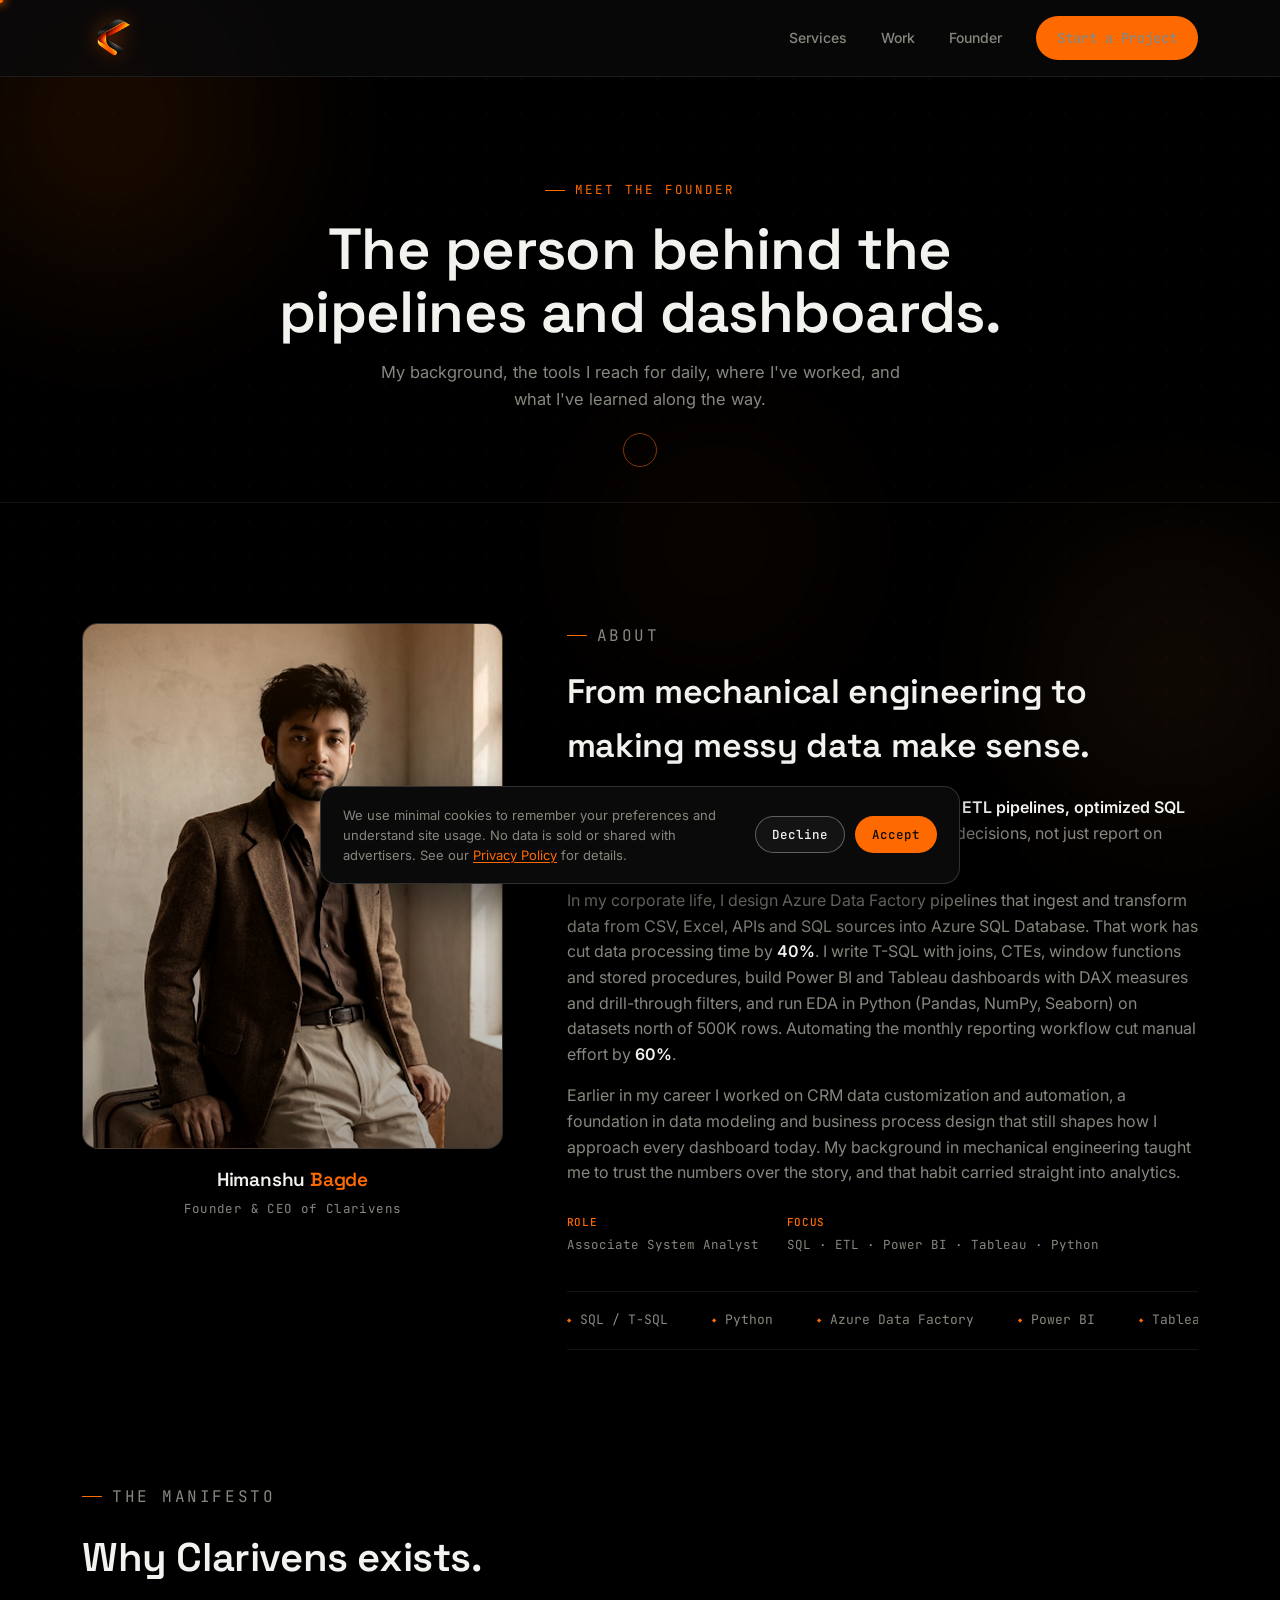
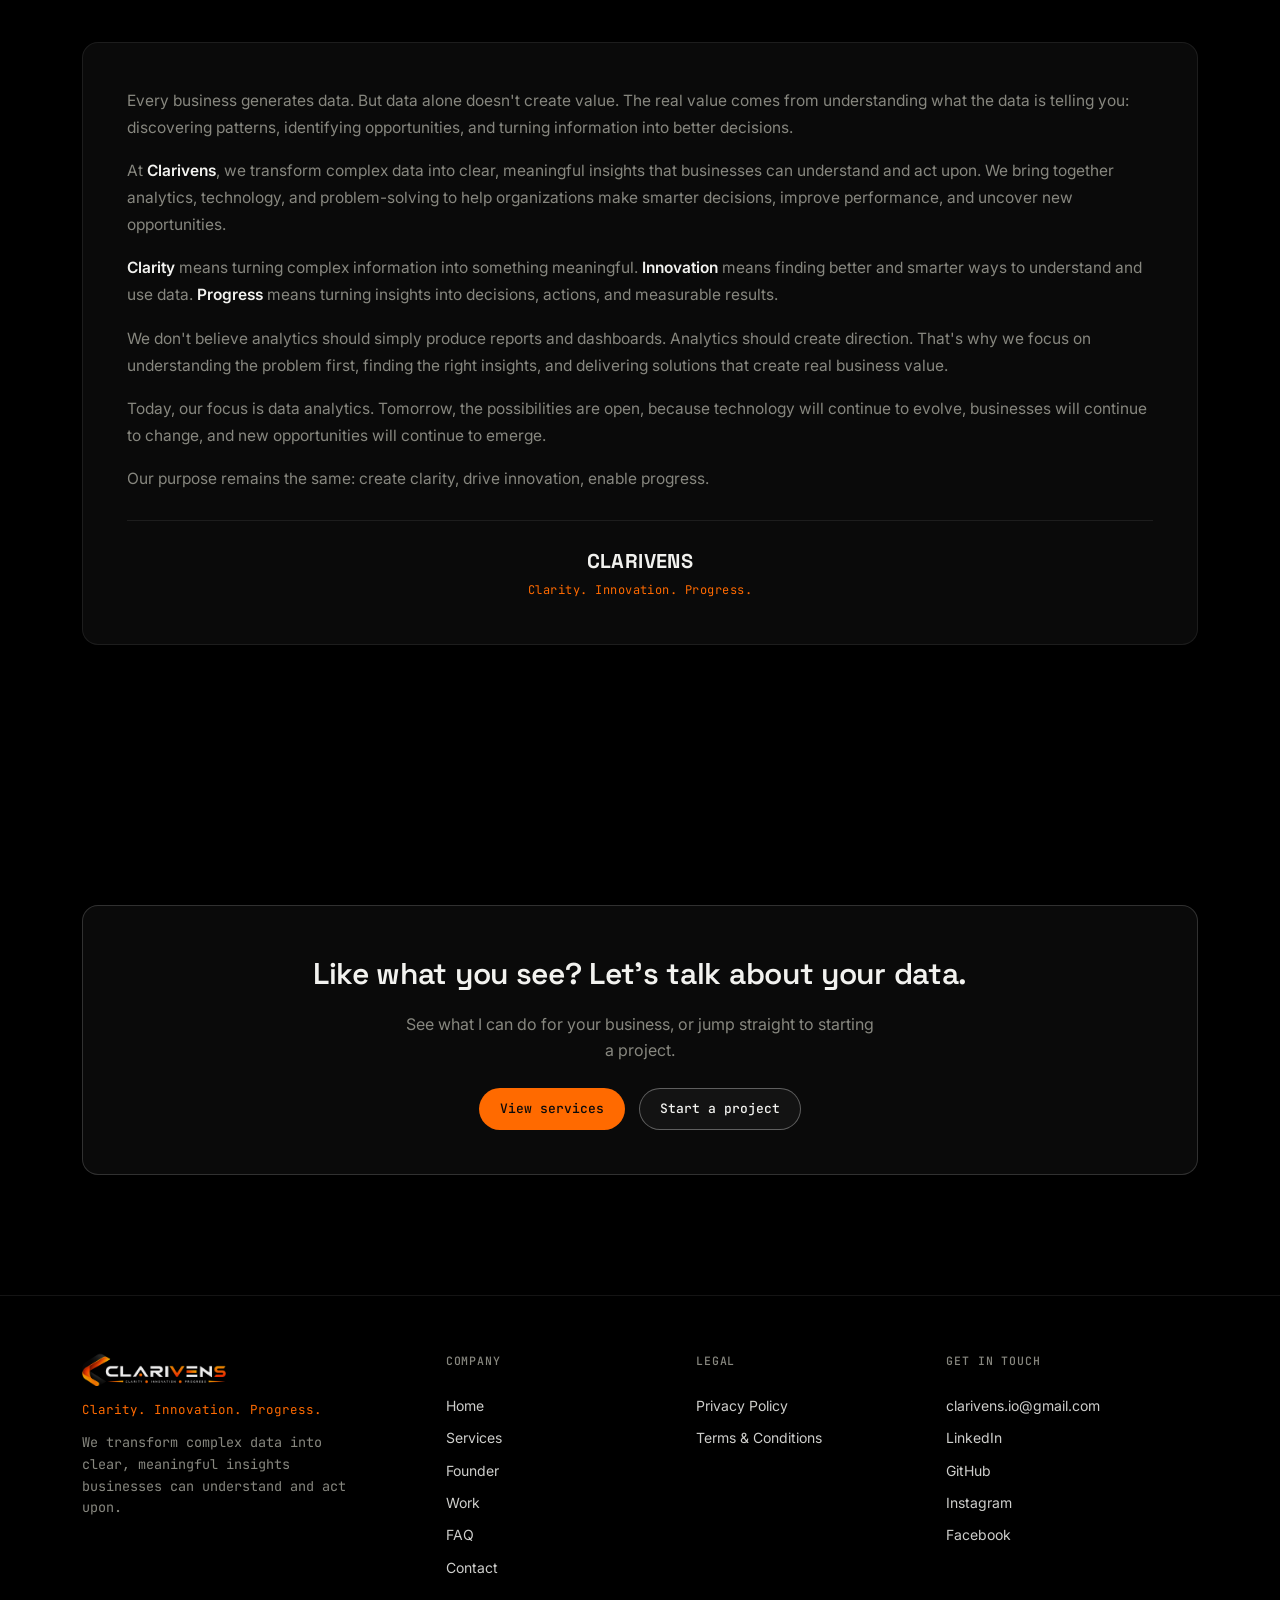
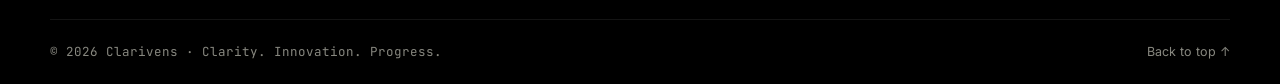
==== about.html @ 2b5cc373 "Add Clarivens website" ====
<!DOCTYPE html>
<html lang="en">
<head>
<meta charset="UTF-8">
<meta name="viewport" content="width=device-width, initial-scale=1.0">
<title>Founder | Clarivens</title>
<meta name="description" content="Meet the founder of Clarivens and the story behind the company.">
<link rel="icon" type="image/png" href="logo-icon.png">
<link rel="preconnect" href="https://fonts.googleapis.com">
<link href="https://fonts.googleapis.com/css2?family=Space+Grotesk:wght@400;500;600;700&family=Inter:wght@400;500;600&family=JetBrains+Mono:wght@400;500;600&display=swap" rel="stylesheet">
<link rel="stylesheet" href="style.css">
</head>
<body>

<div class="glow-orb o1"></div>
<div class="glow-orb o2"></div>
<div class="glow-orb o3"></div>
<div id="cursorRing"></div>
<div id="cursorDot"></div>

<header>
  <nav class="wrap">
    <a href="index.html" class="logo"><img src="logo-icon.png" alt="Clarivens"></a>
    <div class="nav-links" id="navLinks">
      <a href="services.html">Services</a>
      <a href="index.html#work">Work</a>
      <a href="about.html">Founder</a>
      <a href="index.html#contact" class="btn btn-solid">Start a Project</a>
    </div>
    <button class="nav-toggle" id="navToggle" aria-label="Toggle menu">☰</button>
  </nav>
</header>

<div class="cookie-banner" id="cookieBanner" role="region" aria-label="Cookie consent">
  <div class="cookie-banner-inner">
    <p>We use minimal cookies to remember your preferences and understand site usage. No data is sold or shared with advertisers. See our <a href="privacy.html">Privacy Policy</a> for details.</p>
    <div class="cookie-banner-actions">
      <button class="btn btn-outline" id="cookieDecline" type="button">Decline</button>
      <button class="btn btn-solid" id="cookieAccept" type="button">Accept</button>
    </div>
  </div>
</div>

<main id="top">
  <!-- ABOUT PAGE HEADER -->
  <section class="page-hero">
    <div class="wrap">
      <p class="eyebrow">Meet the Founder</p>
      <h1>The person behind the pipelines and dashboards.</h1>
      <p class="lead">My background, the tools I reach for daily, where I've worked, and what I've learned along the way.</p>
    </div>
  </section>
<!-- ABOUT -->
  <section id="about">
    <div class="wrap about-grid">
      <div class="reveal"><div class="avatar-card tilt"><img src="[data-uri]" alt="Himanshu Bagde"></div>
        <p class="avatar-caption">Himanshu <span>Bagde</span></p>
        <p class="avatar-subcaption">Founder &amp; CEO of Clarivens</p>
      </div>
      <div class="about-copy reveal">
        <p class="eyebrow">About</p>
        <h2 style="margin:16px 0 22px; font-size:clamp(26px,3vw,34px);">From mechanical engineering to making messy data make sense.</h2>
        <p>I'm a data analyst with hands-on experience building <strong>ETL pipelines, optimized SQL and interactive dashboards</strong> that drive real business decisions, not just report on them.</p>
        <p>In my corporate life, I design Azure Data Factory pipelines that ingest and transform data from CSV, Excel, APIs and SQL sources into Azure SQL Database. That work has cut data processing time by <strong>40%</strong>. I write T-SQL with joins, CTEs, window functions and stored procedures, build Power BI and Tableau dashboards with DAX measures and drill-through filters, and run EDA in Python (Pandas, NumPy, Seaborn) on datasets north of 500K rows. Automating the monthly reporting workflow cut manual effort by <strong>60%</strong>.</p>
        <p>Earlier in my career I worked on CRM data customization and automation, a foundation in data modeling and business process design that still shapes how I approach every dashboard today. My background in mechanical engineering taught me to trust the numbers over the story, and that habit carried straight into analytics.</p>
        <div class="about-meta">
          <div><b>Role</b>Associate System Analyst</div>
          <div><b>Focus</b>SQL · ETL · Power BI · Tableau · Python</div>
        </div>
        <div class="tool-marquee">
          <div class="tool-track">
            <span>SQL / T-SQL</span><span>Python</span><span>Azure Data Factory</span><span>Power BI</span><span>Tableau</span><span>DAX</span><span>Pandas</span><span>Azure SQL</span><span>MySQL</span><span>Excel</span>
            <span>SQL / T-SQL</span><span>Python</span><span>Azure Data Factory</span><span>Power BI</span><span>Tableau</span><span>DAX</span><span>Pandas</span><span>Azure SQL</span><span>MySQL</span><span>Excel</span>
          </div>
        </div>
      </div>
    </div>
  </section>  <!-- MANIFESTO -->
  <section style="padding-top:0;">
    <div class="wrap">
      <div class="section-head reveal">
        <p class="eyebrow">The Manifesto</p>
        <h2>Why Clarivens exists.</h2>
      </div>
      <div class="manifesto reveal">
        <p>Every business generates data. But data alone doesn't create value. The real value comes from understanding what the data is telling you: discovering patterns, identifying opportunities, and turning information into better decisions.</p>
        <p>At <strong>Clarivens</strong>, we transform complex data into clear, meaningful insights that businesses can understand and act upon. We bring together analytics, technology, and problem-solving to help organizations make smarter decisions, improve performance, and uncover new opportunities.</p>
        <p><strong>Clarity</strong> means turning complex information into something meaningful. <strong>Innovation</strong> means finding better and smarter ways to understand and use data. <strong>Progress</strong> means turning insights into decisions, actions, and measurable results.</p>
        <p>We don't believe analytics should simply produce reports and dashboards. Analytics should create direction. That's why we focus on understanding the problem first, finding the right insights, and delivering solutions that create real business value.</p>
        <p>Today, our focus is data analytics. Tomorrow, the possibilities are open, because technology will continue to evolve, businesses will continue to change, and new opportunities will continue to emerge.</p>
        <p>Our purpose remains the same: create clarity, drive innovation, enable progress.</p>
        <div class="manifesto-brand">
          <div class="name">CLARIVENS</div>
          <div class="tag">Clarity. Innovation. Progress.</div>
        </div>
      </div>
    </div>
  </section>
  <!-- CTA -->
  <section>
    <div class="wrap">
      <div class="cta-banner reveal">
        <h2>Like what you see? Let's talk about your data.</h2>
        <p>See what I can do for your business, or jump straight to starting a project.</p>
        <div class="hero-ctas" style="margin-bottom:0;">
          <a href="services.html" class="btn btn-solid">View services</a>
          <a href="index.html#contact" class="btn btn-outline">Start a project</a>
        </div>
      </div>
    </div>
  </section>

</main>

<footer>
  <div class="wrap footer-grid">
    <div class="footer-brand">
      <img src="logo-full.png" alt="Clarivens: Clarity. Innovation. Progress." class="footer-logo">
      <p class="footer-tagline">Clarity. Innovation. Progress.</p>
      <p class="footer-blurb">We transform complex data into clear, meaningful insights businesses can understand and act upon.</p>
    </div>
    <div class="footer-col">
      <h4>Company</h4>
      <a href="index.html">Home</a>
      <a href="services.html">Services</a>
      <a href="about.html">Founder</a>
      <a href="index.html#work">Work</a>
      <a href="faq.html">FAQ</a>
      <a href="index.html#contact">Contact</a>
    </div>
    <div class="footer-col">
      <h4>Legal</h4>
      <a href="privacy.html">Privacy Policy</a>
      <a href="terms.html">Terms &amp; Conditions</a>
    </div>
    <div class="footer-col">
      <h4>Get in touch</h4>
      <a href="mailto:clarivens.io@gmail.com">clarivens.io@gmail.com</a>
      <a href="https://www.linkedin.com/in/himanshu-bagde11/" target="_blank" rel="noopener noreferrer">LinkedIn</a>
      <a href="https://github.com/Himanshubagde11" target="_blank" rel="noopener noreferrer">GitHub</a>
      <a href="https://www.instagram.com/clarivens/" target="_blank" rel="noopener noreferrer">Instagram</a>
      <a href="https://www.facebook.com/profile.php?id=61593940557370" target="_blank" rel="noopener noreferrer">Facebook</a>
    </div>
  </div>
  <div class="wrap footer-bottom">
    <p>&copy; 2026 Clarivens &middot; Clarity. Innovation. Progress.</p>
    <a href="index.html#top">Back to top ↑</a>
  </div>
</footer>

<script src="main.js"></script>
</body>
</html>
---- style.css ----
:root{
    --black:#000000;
    --black-2:#0A0A0A;
    --black-3:#101010;
    --white:#F2F2EF;
    --muted:#87877F;
    --orange:#FF6A00;
    --orange-2:#FF9142;
    --orange-dim:rgba(255,106,0,0.14);
    --line:rgba(255,255,255,0.08);
    --line-strong:rgba(255,255,255,0.16);
    --radius:16px;
    --maxw:1180px;
  }
  *{box-sizing:border-box; margin:0; padding:0;}
  html{scroll-behavior:smooth;}
  @media (prefers-reduced-motion: reduce){ html{scroll-behavior:auto;} *{animation-duration:0.01ms !important; transition-duration:0.01ms !important;} }
  body{
    background:var(--black); color:var(--white);
    font-family:'Inter',sans-serif; line-height:1.6;
    overflow-x:clip; /* clips without breaking position:sticky, unlike overflow-x:hidden */
    cursor:none;
  }
  @media (pointer:coarse){ body{cursor:auto;} }
  ::selection{background:var(--orange); color:#000;}

  /* custom glow cursor (desktop only) */
  #cursorDot, #cursorRing{
    position:fixed; top:0; left:0; z-index:999; pointer-events:none;
    border-radius:50%; transform:translate(-50%,-50%);
  }
  #cursorDot{width:6px; height:6px; background:var(--orange); box-shadow:0 0 10px 2px rgba(255,106,0,0.8);}
  #cursorRing{
    width:34px; height:34px; border:1px solid rgba(255,106,0,0.5);
    transition:width .2s ease, height .2s ease, border-color .2s ease, background .2s ease;
  }
  #cursorRing.active{width:54px; height:54px; background:rgba(255,106,0,0.08); border-color:var(--orange);}
  @media (pointer:coarse){ #cursorDot, #cursorRing{display:none;} }

  /* floating ambient glow orbs, OLED depth */
  .glow-orb{
    position:fixed; border-radius:50%; filter:blur(90px); pointer-events:none; z-index:0;
    opacity:0.35;
  }
  .glow-orb.o1{width:420px; height:420px; background:radial-gradient(circle, rgba(255,106,0,0.55), transparent 70%); top:-10%; left:-8%; animation:float1 16s ease-in-out infinite;}
  .glow-orb.o2{width:360px; height:360px; background:radial-gradient(circle, rgba(255,145,66,0.4), transparent 70%); bottom:5%; right:-6%; animation:float2 19s ease-in-out infinite;}
  .glow-orb.o3{width:280px; height:280px; background:radial-gradient(circle, rgba(255,106,0,0.3), transparent 70%); top:45%; left:45%; animation:float3 22s ease-in-out infinite;}
  @keyframes float1{0%,100%{transform:translate(0,0);} 50%{transform:translate(60px,80px);}}
  @keyframes float2{0%,100%{transform:translate(0,0);} 50%{transform:translate(-70px,-50px);}}
  @keyframes float3{0%,100%{transform:translate(0,0) scale(1);} 50%{transform:translate(-40px,60px) scale(1.15);}}
  @media (prefers-reduced-motion: reduce){ .glow-orb{animation:none;} }
  .wrap{max-width:var(--maxw); margin:0 auto; padding:0 32px; width:100%;}
  h1,h2,h3{font-family:'Space Grotesk',sans-serif; font-weight:600; letter-spacing:-0.01em;}
  a{color:inherit; text-decoration:none;}
  .mono{font-family:'JetBrains Mono',monospace;}
  .eyebrow{
    font-family:'JetBrains Mono',monospace; font-size:12.5px; letter-spacing:0.16em; text-transform:uppercase;
    color:var(--orange); display:flex; align-items:center; gap:10px;
  }
  .eyebrow::before{content:''; width:20px; height:1px; background:var(--orange);}

  /* ambient grid texture, slow drift */
  body::before{
    content:''; position:fixed; inset:-40px; z-index:0; pointer-events:none;
    background-image: radial-gradient(circle, rgba(255,106,0,0.07) 1px, transparent 1px);
    background-size:34px 34px;
    opacity:0.55;
    animation:gridDrift 40s linear infinite;
  }
  @keyframes gridDrift{ from{transform:translate(0,0);} to{transform:translate(34px,34px);} }
  @media (prefers-reduced-motion: reduce){ body::before{animation:none;} }

  header{
    position:fixed; top:0; left:0; right:0; z-index:200;
    background:rgba(10,10,11,0.75); backdrop-filter:blur(12px);
    border-bottom:1px solid var(--line);
  }
  nav.wrap{display:flex; align-items:center; justify-content:space-between; height:76px;}
  .logo{
    display:flex; align-items:center; height:40px;
  }
  .logo img{
    height:100%; width:auto; max-width:160px; object-fit:contain; display:block;
    filter:drop-shadow(0 0 10px rgba(255,106,0,0.35));
    animation:logoPulse 3s ease-in-out infinite;
  }
  @keyframes logoPulse{ 0%,100%{filter:drop-shadow(0 0 6px rgba(255,106,0,0.22));} 50%{filter:drop-shadow(0 0 16px rgba(255,106,0,0.5));} }
  @media (prefers-reduced-motion: reduce){ .logo img{animation:none;} }
  .nav-links{display:flex; align-items:center; gap:34px;}
  .nav-links a{font-size:14px; color:var(--muted); font-weight:500; transition:color .2s ease; position:relative;}
  .nav-links a:hover{color:var(--white);}
  .nav-links a::after{content:''; position:absolute; left:0; bottom:-6px; height:1px; width:0; background:var(--orange); transition:width .25s ease;}
  .nav-links a:hover::after{width:100%;}
  .btn{
    font-family:'JetBrains Mono',monospace; font-size:13px; font-weight:500; padding:10px 20px; border-radius:100px;
    cursor:pointer; transition:transform .2s ease, box-shadow .2s ease, background .2s ease;
    display:inline-block; border:1px solid transparent;
  }
  .btn-solid{background:var(--orange); color:#0A0A0B;}
  .btn-solid:hover{transform:translateY(-2px); box-shadow:0 10px 28px rgba(255,106,0,0.32);}
  .btn-outline{border-color:rgba(255,255,255,0.32); color:var(--white); background:rgba(255,255,255,0.04);}
  .btn-outline:hover{border-color:var(--orange); background:var(--orange-dim);}
  .nav-toggle{display:none; background:none; border:none; color:var(--white); font-size:22px; cursor:pointer;}

  /* HERO */
  .hero-scroll-space{position:relative; height:200vh;}
  .hero{position:sticky; top:0; min-height:100vh; height:100vh; display:flex; align-items:center; padding-top:76px; z-index:1; overflow:hidden;}
  /* On shorter viewports, centered content can overflow the top edge and get clipped.
     Switch to top-aligned with generous, fixed clearance so the headline is never hidden. */
  @media (max-height:880px){
    .hero{align-items:flex-start; padding-top:130px;}
  }
  @media (max-height:760px){
    .hero{padding-top:110px;}
    .hero h1{font-size:clamp(30px,6vw,60px) !important; margin:14px 0 10px !important;}
    .hero p.lead{font-size:15px; margin-bottom:20px !important;}
    .hero-ctas{margin-bottom:28px !important;}
  }
  @media (max-height:640px){
    .hero{padding-top:90px;}
    .hero h1{font-size:clamp(26px,5.5vw,48px) !important;}
    .stat-row{gap:24px !important;}
  }
  #heroCanvas{position:absolute; inset:0; z-index:0;}
  .hero-inner{position:relative; z-index:2; text-align:center; width:100%; will-change:opacity, transform;}
  .hero-inner .eyebrow{justify-content:center;}
  .hero h1{
    font-size:clamp(40px,7vw,84px); line-height:1.02; margin:22px 0 18px;
    will-change:transform, opacity; transform-origin:center center;
  }
  .hero h1 span{
    background:linear-gradient(90deg, var(--orange), var(--orange-2), var(--orange));
    background-size:200% auto;
    -webkit-background-clip:text; background-clip:text; color:transparent;
    animation:shimmer 4s linear infinite;
    text-shadow:0 0 42px rgba(255,106,0,0.35);
  }
  .hero h1 .brand-name{
    display:inline-block;
    font-weight:700;
    background:none; -webkit-background-clip:initial; background-clip:initial;
    color:var(--white); animation:none;
  }
  @keyframes shimmer{ to{background-position:200% center;} }
  .hero p.lead{
    font-size:17px; color:var(--muted); max-width:560px; margin:0 auto 36px;
  }
  .hero-ctas{display:flex; gap:14px; justify-content:center; margin-bottom:64px; flex-wrap:wrap;}
  .stat-row{display:flex; gap:56px; justify-content:center; flex-wrap:wrap; min-width:0; max-width:100%;}
  .stat .num{
    font-family:'JetBrains Mono',monospace; font-size:30px; font-weight:600; color:var(--white);
  }
  .stat .num span{color:var(--orange);}
  .stat .label{font-size:12px; color:var(--muted); margin-top:4px; letter-spacing:0.02em;}
  .scroll-cue{
    position:absolute; bottom:34px; left:50%; transform:translateX(-50%); z-index:2;
    font-family:'JetBrains Mono',monospace; font-size:11px; color:var(--muted);
    display:flex; flex-direction:column; align-items:center; gap:8px;
  }
  .scroll-cue .line{width:1px; height:34px; background:linear-gradient(var(--orange), transparent); animation:scrollpulse 1.8s ease-in-out infinite;}
  @keyframes scrollpulse{0%,100%{opacity:0.3;} 50%{opacity:1;}}

  section{padding:120px 0; position:relative; z-index:1;}
  .section-head{margin-bottom:52px; max-width:640px;}
  .section-head h2{font-size:clamp(28px,3.4vw,40px); margin-top:16px;}
  .section-head p{color:var(--muted); margin-top:14px; font-size:16px;}

  .reveal{opacity:0; transform:translateY(26px); transition:opacity .7s ease, transform .7s ease;}
  .reveal.in{opacity:1; transform:translateY(0);}

  /* tilt card base */
  .tilt{
    transform-style:preserve-3d; transition:transform .15s ease-out, border-color .25s ease;
    will-change:transform;
  }

  /* ABOUT */
  #about{border-top:1px solid var(--line);}
  .about-grid{display:grid; grid-template-columns:0.8fr 1.2fr; gap:64px; align-items:start; min-width:0;}
  .about-grid > *{min-width:0;}
  .avatar-card{
    aspect-ratio:4/5; border-radius:var(--radius); border:1px solid var(--line-strong);
    background:radial-gradient(circle at 30% 20%, rgba(255,106,0,0.25), transparent 55%), var(--black-2);
    position:relative; display:flex; align-items:center; justify-content:center; perspective:800px;
    overflow:hidden;
  }
  .avatar-card img{
    position:absolute; inset:0; width:100%; height:100%; object-fit:cover; object-position:center 22%;
    filter:grayscale(0.15) contrast(1.05);
  }
  .avatar-card::after{
    content:''; position:absolute; inset:0;
    background:linear-gradient(180deg, rgba(255,106,0,0.12) 0%, transparent 30%, rgba(0,0,0,0.35) 100%);
    pointer-events:none;
  }
  .avatar-card span{font-family:'Space Grotesk',sans-serif; font-size:100px; font-weight:700; color:rgba(255,106,0,0.18);}
  .about-copy{min-width:0; max-width:100%;}
  .about-copy p{color:var(--muted); margin-bottom:16px; font-size:16px;}
  .about-copy p strong{color:var(--white); font-weight:600;}
  .about-meta{display:flex; gap:28px; margin-top:28px; flex-wrap:wrap;}
  .about-meta div{font-family:'JetBrains Mono',monospace; font-size:12.5px; color:var(--muted);}
  .about-meta div b{color:var(--orange); display:block; font-size:11px; letter-spacing:0.06em; text-transform:uppercase; margin-bottom:4px; font-weight:500;}
  .tool-marquee{margin-top:36px; overflow:hidden; max-width:100%; border-top:1px solid var(--line); border-bottom:1px solid var(--line); padding:18px 0;}
  .tool-track{display:flex; gap:44px; white-space:nowrap; width:max-content; animation:scroll-left 26s linear infinite;}
  @keyframes scroll-left{from{transform:translateX(0);} to{transform:translateX(-50%);}}
  .tool-track span{font-family:'JetBrains Mono',monospace; font-size:13px; color:var(--muted); display:flex; align-items:center; gap:9px;}
  .tool-track span::before{content:'◆'; color:var(--orange); font-size:7px;}

  /* SERVICES */
  #services{border-top:1px solid var(--line);}
  .services-grid{display:grid; grid-template-columns:repeat(2,1fr); gap:22px; min-width:0;}
  .services-grid > *{min-width:0;}
  .service-card{
    background:var(--black-2); border:1px solid var(--line); border-radius:var(--radius); padding:30px;
    position:relative; overflow:hidden;
  }
  .service-card::before{
    content:''; position:absolute; inset:0; opacity:0; transition:opacity .3s ease;
    background:radial-gradient(260px circle at var(--mx,50%) var(--my,50%), rgba(255,106,0,0.14), transparent 60%);
  }
  .service-card:hover::before{opacity:1;}
  .service-icon{
    width:44px; height:44px; border-radius:10px; background:var(--black-3); border:1px solid var(--line-strong);
    display:flex; align-items:center; justify-content:center; color:var(--orange); font-family:'JetBrains Mono',monospace;
    font-size:16px; font-weight:600; margin-bottom:18px; position:relative;
  }
  .service-card h3{font-size:19px; margin-bottom:10px; position:relative;}
  .service-card p{font-size:14.5px; color:var(--muted); position:relative;}

  /* TRUST / SECURITY */
  #trust{border-top:1px solid var(--line);}
  .trust-grid{display:grid; grid-template-columns:repeat(2,1fr); gap:20px; min-width:0;}
  .trust-grid > *{min-width:0;}
  .trust-card{
    display:flex; gap:16px; background:var(--black-2); border:1px solid var(--line); border-radius:var(--radius); padding:24px;
  }
  .trust-card .check{
    width:30px; height:30px; border-radius:50%; background:var(--orange); color:#0A0A0B; flex-shrink:0;
    display:flex; align-items:center; justify-content:center; font-size:15px; font-weight:700;
  }
  .trust-card h3{font-size:16px; margin-bottom:6px;}
  .trust-card p{font-size:14px; color:var(--muted);}

  /* SKILLS */
  #skills{border-top:1px solid var(--line);}
  .skills-grid{display:grid; grid-template-columns:repeat(3,1fr); gap:20px; min-width:0;}
  .skills-grid > *{min-width:0;}
  .skill-card{
    background:var(--black-2); border:1px solid var(--line); border-radius:var(--radius); padding:24px;
    position:relative; overflow:hidden;
  }
  .skill-card::before{
    content:''; position:absolute; inset:0; opacity:0; transition:opacity .3s ease;
    background:radial-gradient(220px circle at var(--mx,50%) var(--my,50%), rgba(255,106,0,0.14), transparent 60%);
  }
  .skill-card:hover::before{opacity:1;}
  .skill-card h3{font-size:16px; margin-bottom:12px; position:relative;}
  .skill-card .chips{display:flex; flex-wrap:wrap; gap:8px; position:relative;}
  .skill-card .chips span{
    font-family:'JetBrains Mono',monospace; font-size:11.5px; color:var(--muted);
    border:1px solid var(--line-strong); padding:5px 10px; border-radius:100px;
  }

  /* EXPERIENCE */
  #experience{border-top:1px solid var(--line);}
  .exp-company{margin-bottom:28px;}
  .exp-company h3{font-size:20px;}
  .exp-company .exp-company-meta{font-family:'JetBrains Mono',monospace; font-size:12.5px; color:var(--orange); margin-top:6px;}
  .exp-card + .exp-card{margin-top:20px;}
  .exp-card{
    background:var(--black-2); border:1px solid var(--line); border-radius:var(--radius); padding:34px;
    position:relative; overflow:hidden;
  }
  .exp-card::before{
    content:''; position:absolute; inset:0; opacity:0; transition:opacity .3s ease;
    background:radial-gradient(320px circle at var(--mx,50%) var(--my,50%), rgba(255,106,0,0.1), transparent 60%);
  }
  .exp-card:hover::before{opacity:1;}
  .exp-head{display:flex; justify-content:space-between; align-items:flex-start; flex-wrap:wrap; gap:12px; margin-bottom:18px; position:relative;}
  .exp-head h3{font-size:21px;}
  .exp-head .org{color:var(--orange); font-size:14px; margin-top:4px; font-weight:500;}
  .exp-head .period{font-family:'JetBrains Mono',monospace; font-size:12.5px; color:var(--muted); border:1px solid var(--line-strong); padding:6px 14px; border-radius:100px;}
  .exp-card ul{position:relative; padding-left:20px; color:var(--muted); font-size:14.5px;}
  .exp-card ul li{margin-bottom:10px;}
  .exp-card ul li::marker{color:var(--orange);}

  /* PROJECTS */
  #work{border-top:1px solid var(--line);}
  .project-grid{display:grid; grid-template-columns:repeat(3,1fr); gap:22px; min-width:0;}
  .project-grid > *{min-width:0;}
  .project-card{
    background:var(--black-2); border:1px solid var(--line); border-radius:var(--radius);
    padding:26px; display:flex; flex-direction:column; position:relative; overflow:hidden;
  }
  .project-card::before{
    content:''; position:absolute; inset:0; opacity:0; transition:opacity .3s ease;
    background:radial-gradient(260px circle at var(--mx,50%) var(--my,50%), rgba(255,106,0,0.14), transparent 60%);
  }
  .project-card:hover::before{opacity:1;}
  .project-num{font-family:'JetBrains Mono',monospace; font-size:12px; color:var(--orange); margin-bottom:14px; position:relative;}
  .project-card h3{font-size:18px; margin-bottom:10px; position:relative;}
  .project-card p{font-size:13.5px; color:var(--muted); margin-bottom:16px; position:relative; flex:1;}
  .project-tags{display:flex; flex-wrap:wrap; gap:7px; position:relative;}
  .project-tags span{font-family:'JetBrains Mono',monospace; font-size:10.5px; color:var(--muted); border:1px solid var(--line-strong); padding:4px 9px; border-radius:100px;}

  /* CERTS + EDU */
  #certs{border-top:1px solid var(--line);}
  .cert-row{display:flex; flex-wrap:wrap; gap:14px;}
  .cert-chip{
    display:flex; align-items:center; gap:10px; background:var(--black-2); border:1px solid var(--line);
    border-radius:100px; padding:12px 20px; font-size:13.5px;
  }
  .cert-chip .dot{width:6px; height:6px; border-radius:50%; background:var(--orange); flex-shrink:0;}
  .edu-block{margin-top:56px; display:flex; justify-content:space-between; align-items:flex-end; flex-wrap:wrap; gap:20px; border-top:1px solid var(--line); padding-top:36px;}
  .edu-block h3{font-size:19px;}
  .edu-block .org{color:var(--muted); font-size:14px; margin-top:6px;}
  .edu-block .period{font-family:'JetBrains Mono',monospace; font-size:12.5px; color:var(--orange);}

  /* CONTACT */
  #contact{border-top:1px solid var(--line);}
  .contact-grid{display:grid; grid-template-columns:0.9fr 1.1fr; gap:64px; min-width:0;}
  .contact-grid > *{min-width:0;}
  .contact-info p{color:var(--muted); margin:14px 0 28px; max-width:400px;}
  .contact-row{display:flex; align-items:center; gap:14px; padding:15px 0; border-top:1px solid var(--line);}
  .contact-row:last-of-type{border-bottom:1px solid var(--line);}
  .contact-row .icon{
    width:38px; height:38px; border-radius:9px; background:var(--black-2); border:1px solid var(--line-strong);
    display:flex; align-items:center; justify-content:center; font-size:14px; color:var(--orange); flex-shrink:0;
  }
  .contact-row a, .contact-row span.val{font-size:14.5px; color:var(--white);}
  .contact-row .lbl{font-family:'JetBrains Mono',monospace; font-size:11px; color:var(--muted); text-transform:uppercase; letter-spacing:0.06em; display:block; margin-bottom:2px;}

  form{background:var(--black-2); border:1px solid var(--line); border-radius:var(--radius); padding:32px;}
  .field{margin-bottom:20px;}
  .field label{display:block; font-family:'JetBrains Mono',monospace; font-size:11.5px; letter-spacing:0.06em; text-transform:uppercase; color:var(--muted); margin-bottom:8px;}
  .field label .optional-tag{text-transform:none; letter-spacing:0; color:var(--muted); opacity:0.65; font-weight:400;}
  .field input:not([type="checkbox"]):not([type="radio"]), .field textarea, .field select{
    width:100%; background:var(--black-3); border:1px solid var(--line-strong); border-radius:8px;
    padding:12px 14px; color:var(--white); font-family:'Inter',sans-serif; font-size:14.5px; transition:border-color .2s ease;
  }
  .field input:not([type="checkbox"]):not([type="radio"]):focus, .field textarea:focus, .field select:focus{outline:none; border-color:var(--orange);}
  .field textarea{resize:vertical; min-height:110px;}
  .field select{
    appearance:none; -webkit-appearance:none;
    background-image:url("data:image/svg+xml,%3Csvg xmlns='http://www.w3.org/2000/svg' width='12' height='8'%3E%3Cpath d='M1 1l5 5 5-5' stroke='%23FF6A00' stroke-width='1.6' fill='none' stroke-linecap='round' stroke-linejoin='round'/%3E%3C/svg%3E");
    background-repeat:no-repeat; background-position:right 14px center; padding-right:36px; cursor:pointer;
  }
  .field select option{background:var(--black-3); color:var(--white);}
  .submit-btn{
    width:100%; font-family:'JetBrains Mono',monospace; font-size:14px; font-weight:600; background:var(--orange);
    color:#0A0A0B; border:none; padding:14px; border-radius:8px; cursor:pointer; transition:transform .2s ease, box-shadow .2s ease;
  }
  .submit-btn:hover{transform:translateY(-2px); box-shadow:0 12px 28px rgba(255,106,0,0.3);}
  .form-note{font-size:12px; color:var(--muted); margin-top:12px; text-align:center; min-height:16px;}

  footer{border-top:1px solid var(--line); padding:36px 0; text-align:center; position:relative; z-index:1;}
  footer p{font-size:13px; color:var(--muted); font-family:'JetBrains Mono',monospace;}
  footer .socials{display:flex; gap:22px; justify-content:center; margin-bottom:18px;}
  footer .socials a{font-size:13px; color:var(--muted); transition:color .2s ease;}
  footer .socials a:hover{color:var(--orange);}

  @media (max-width:900px){
    .about-grid, .contact-grid{grid-template-columns:1fr;}
    .avatar-card{max-width:280px; margin:0 auto;}
    .skills-grid{grid-template-columns:1fr 1fr;}
    .project-grid{grid-template-columns:1fr;}
    .services-grid, .trust-grid{grid-template-columns:1fr;}
    .nav-links{
      position:fixed; top:76px; left:0; right:0; background:var(--black); flex-direction:column; padding:24px 32px;
      border-bottom:1px solid var(--line); transform:translateY(-140%); transition:transform .3s ease; gap:20px; align-items:flex-start;
    }
    .nav-links.open{transform:translateY(0);}
    .nav-toggle{display:block;}
  }
  @media (max-width:560px){
    .skills-grid{grid-template-columns:1fr;}
    .stat-row{gap:30px;}
    .edu-block{flex-direction:column; align-items:flex-start;}
    .wrap{padding:0 20px;}
    .hero-scroll-space{height:150vh;}
    .hero h1{font-size:clamp(34px,11vw,60px); word-break:break-word;}
    .hero p.lead{padding:0 4px;}
    .cert-chip{font-size:12.5px; padding:10px 16px;}
    .contact-row .icon{width:34px; height:34px; font-size:13px;}
    section{padding:88px 0;}
    .logo{height:32px;}
    .phone-field{flex-wrap:wrap;}
    .phone-field select{width:100%;}
  }
  @media (max-width:400px){
    .wrap{padding:0 16px;}
    .stat-row{gap:20px; justify-content:flex-start;}
    .stat .num{font-size:24px;}
    nav.wrap{gap:10px;}
    .logo{height:28px;}
  }

/* PAGE HERO (About / Services simple headers) */
.page-hero{padding:180px 0 90px; text-align:center; position:relative; z-index:1;}
.page-hero .eyebrow{justify-content:center;}
.page-hero h1{font-size:clamp(34px,5.5vw,58px); margin:18px auto 16px; max-width:780px; line-height:1.08;}
.page-hero p.lead{font-size:16.5px; color:var(--muted); max-width:560px; margin:0 auto;}

/* Avatar caption on About page */
.avatar-caption{text-align:center; margin-top:16px; font-family:'Space Grotesk',sans-serif; font-weight:600; font-size:19px; color:var(--white); letter-spacing:-0.01em;}
.avatar-caption span{color:var(--orange);}

/* SERVICES DETAIL PAGE */
.service-detail{
  background:var(--black-2); border:1px solid var(--line); border-radius:var(--radius);
  padding:36px; margin-bottom:22px; position:relative; overflow:hidden;
}
.service-detail::before{
  content:''; position:absolute; inset:0; opacity:0; transition:opacity .3s ease;
  background:radial-gradient(360px circle at var(--mx,50%) var(--my,50%), rgba(255,106,0,0.1), transparent 60%);
}
.service-detail:hover::before{opacity:1;}
.service-detail-head{display:flex; align-items:center; gap:16px; margin-bottom:16px; position:relative; flex-wrap:wrap;}
.service-detail-head h2{font-size:24px;}
.service-detail p.desc{color:var(--muted); font-size:15px; margin-bottom:20px; position:relative; max-width:640px;}
.service-detail .includes-label{font-family:'JetBrains Mono',monospace; font-size:11.5px; letter-spacing:0.06em; text-transform:uppercase; color:var(--orange); margin-bottom:10px; position:relative;}
.service-detail .includes{margin:0 0 20px 20px; color:var(--muted); font-size:14.5px; position:relative;}
.service-detail .includes li{margin-bottom:8px;}
.service-detail .includes li::marker{color:var(--orange);}
.service-detail .ideal-for{font-size:13.5px; color:var(--muted); margin-bottom:22px; position:relative;}
.service-detail .ideal-for b{color:var(--white); font-weight:600;}
.service-detail .btn{position:relative;}

.cta-banner{
  background:var(--black-2); border:1px solid var(--line-strong); border-radius:var(--radius);
  padding:44px; text-align:center; margin-top:20px;
}
.cta-banner h2{font-size:clamp(22px,2.6vw,30px); margin-bottom:14px;}
.cta-banner p{color:var(--muted); margin-bottom:24px; max-width:480px; margin-left:auto; margin-right:auto;}

@media (max-width:560px){
  .page-hero{padding:150px 0 70px;}
  .service-detail{padding:26px;}
  .cta-banner{padding:30px 22px;}
}

/* ============ FOOTER (rich multi-column) ============ */
footer{border-top:1px solid var(--line); padding:56px 0 0; position:relative; z-index:1; text-align:left;}
.footer-grid{
  display:grid; grid-template-columns:1.3fr 0.85fr 0.85fr 1fr; gap:36px;
  padding-bottom:40px; border-bottom:1px solid var(--line); min-width:0;
  align-items:start; text-align:left;
}
.footer-grid > *{min-width:0; text-align:left;}
.footer-brand{display:flex; flex-direction:column; align-items:flex-start;}
.footer-logo{height:34px; width:auto; max-width:100%; object-fit:contain; object-position:left center; opacity:0.95; display:block; margin-bottom:14px;}
.footer-tagline{font-family:'JetBrains Mono',monospace; font-size:12.5px; color:var(--orange); margin-bottom:12px; text-align:left;}
.footer-blurb{font-size:13.5px; color:var(--muted); max-width:280px; line-height:1.6; text-align:left;}
.footer-col h4{
  font-family:'JetBrains Mono',monospace; font-size:11.5px; letter-spacing:0.08em; text-transform:uppercase;
  color:var(--muted); margin-bottom:14px; font-weight:500; text-align:left;
}
.footer-col{display:flex; flex-direction:column; align-items:flex-start; gap:10px; text-align:left;}
.footer-col a{font-size:14px; color:var(--white); opacity:0.85; transition:opacity .2s ease, color .2s ease; text-align:left;}
.footer-col a:hover{opacity:1; color:var(--orange);}
.footer-bottom{
  display:flex; justify-content:space-between; align-items:center; padding:22px 0; flex-wrap:wrap; gap:12px; text-align:left;
}
.footer-bottom p{font-size:12.5px; color:var(--muted); font-family:'JetBrains Mono',monospace; text-align:left;}
.footer-bottom a{font-size:12.5px; color:var(--muted); transition:color .2s ease;}
.footer-bottom a:hover{color:var(--orange);}

@media (max-width:900px){
  .footer-grid{grid-template-columns:1fr 1fr; row-gap:32px;}
  .footer-brand{grid-column:1 / -1;}
}
@media (max-width:560px){
  .footer-grid{grid-template-columns:1fr; text-align:left;}
  .footer-blurb{max-width:100%;}
  .footer-bottom{
    flex-direction:column; align-items:flex-start; text-align:left; gap:8px;
  }
  .footer-logo{height:30px;}
}

/* ============ COOKIE CONSENT BANNER ============ */
.cookie-banner{
  position:fixed; left:16px; right:16px; bottom:16px; z-index:300;
  background:var(--black-2); border:1px solid var(--line-strong); border-radius:var(--radius);
  box-shadow:0 20px 50px rgba(0,0,0,0.55);
  padding:18px 22px;
  max-width:640px; margin:0 auto;
  max-height:calc(100vh - 32px); overflow-y:auto;
  opacity:0; transform:translateY(16px);
  transition:opacity .4s ease, transform .4s ease;
  pointer-events:none;
}
.cookie-banner.visible{opacity:1; transform:translateY(0); pointer-events:auto;}
.cookie-banner-inner{display:flex; align-items:center; gap:18px; flex-wrap:wrap;}
.cookie-banner p{font-size:13px; color:var(--muted); flex:1 1 220px; line-height:1.55; margin:0; text-align:left;}
.cookie-banner p a{color:var(--orange); text-decoration:underline; text-underline-offset:2px;}
.cookie-banner-actions{display:flex; gap:10px; flex-shrink:0;}
.cookie-banner-actions .btn{padding:9px 16px; font-size:12.5px; white-space:nowrap;}
.cookie-banner-actions .btn:focus-visible{outline:2px solid var(--orange); outline-offset:2px;}
@media (max-width:560px){
  .cookie-banner{left:10px; right:10px; bottom:10px; padding:16px 18px;}
  .cookie-banner-inner{flex-direction:column; align-items:stretch; gap:14px;}
  .cookie-banner-actions{width:100%;}
  .cookie-banner-actions .btn{flex:1; text-align:center;}
}

/* ============ CONTACT FORM: phone code + honeypot ============ */
.phone-field{display:flex; gap:8px;}
.phone-field select{
  flex-shrink:0; width:112px; background:var(--black-3); border:1px solid var(--line-strong); border-radius:8px;
  padding:12px 8px; color:var(--white); font-family:'JetBrains Mono',monospace; font-size:12.5px;
}
.phone-field select:focus{outline:none; border-color:var(--orange);}
.phone-field input{flex:1;}
.honeypot-field{
  position:absolute !important; width:1px; height:1px; overflow:hidden;
  clip:rect(0,0,0,0); white-space:nowrap; left:-9999px;
}
.checkbox-field{margin-bottom:24px;}
.checkbox-label{
  display:flex; align-items:flex-start; gap:12px; cursor:pointer; font-size:13px; color:var(--muted); line-height:1.55;
  user-select:none;
}
.checkbox-label input[type="checkbox"]{
  appearance:none; -webkit-appearance:none; -moz-appearance:none;
  flex-shrink:0; margin-top:1px; width:18px; height:18px; border-radius:5px;
  border:1.5px solid var(--line-strong); background:var(--black-3);
  position:relative; cursor:pointer;
  transition:border-color .2s ease, background .2s ease, box-shadow .2s ease;
}
.checkbox-label:hover input[type="checkbox"]{border-color:rgba(255,106,0,0.6);}
.checkbox-label input[type="checkbox"]:checked{
  background:linear-gradient(135deg, var(--orange), var(--orange-2));
  border-color:var(--orange);
}
.checkbox-label input[type="checkbox"]:checked::after{
  content:'';
  position:absolute; left:5.5px; top:2px; width:5px; height:9px;
  border:solid #0A0A0B; border-width:0 2px 2px 0;
  transform:rotate(45deg);
}
.checkbox-label input[type="checkbox"]:focus-visible{
  outline:2px solid var(--orange); outline-offset:2px;
}
.checkbox-label span{flex:1; padding-top:1px;}
.checkbox-label a{color:var(--orange); text-decoration:underline; text-underline-offset:2px;}
.checkbox-label a:hover{color:var(--orange-2);}
.checkbox-label.error{color:#FF9E7D;}
.checkbox-label.error input[type="checkbox"]{
  border-color:var(--orange); box-shadow:0 0 0 3px rgba(255,106,0,0.18);
  animation:checkboxShake .35s ease;
}
@keyframes checkboxShake{
  0%, 100%{transform:translateX(0);}
  25%{transform:translateX(-3px);}
  75%{transform:translateX(3px);}
}
@media (prefers-reduced-motion: reduce){
  .checkbox-label.error input[type="checkbox"]{animation:none;}
}

/* ============ ABOUT PAGE: avatar subcaption ============ */
.avatar-subcaption{
  text-align:center; margin-top:4px; font-family:'JetBrains Mono',monospace; font-size:12.5px;
  color:var(--muted); letter-spacing:0.03em;
}

/* ============ MANIFESTO (About / Founder page) ============ */
.manifesto{
  background:var(--black-2); border:1px solid var(--line); border-radius:var(--radius);
  padding:44px; margin-top:8px;
}
.manifesto p{color:var(--muted); font-size:15.5px; line-height:1.75; margin-bottom:16px;}
.manifesto p strong{color:var(--white); font-weight:600;}
.manifesto .manifesto-brand{
  margin-top:28px; padding-top:24px; border-top:1px solid var(--line);
  text-align:center;
}
.manifesto .manifesto-brand .name{
  font-family:'Space Grotesk',sans-serif; font-size:20px; font-weight:700; letter-spacing:0.02em; color:var(--white);
}
.manifesto .manifesto-brand .tag{
  font-family:'JetBrains Mono',monospace; font-size:12px; color:var(--orange); margin-top:4px; letter-spacing:0.04em;
}
@media (max-width:560px){
  .manifesto{padding:26px;}
}

/* ============ LEGAL PAGES (Privacy / Terms) ============ */
.legal-content{max-width:760px;}
.legal-content .updated{
  font-family:'JetBrains Mono',monospace; font-size:12px; color:var(--orange); margin-bottom:36px; display:block;
}
.legal-content h2{
  font-size:22px; margin:40px 0 14px; padding-top:8px;
}
.legal-content h2:first-of-type{margin-top:0;}
.legal-content h3{font-size:16.5px; margin:22px 0 10px; color:var(--white);}
.legal-content p{color:var(--muted); font-size:15px; line-height:1.75; margin-bottom:14px;}
.legal-content ul{margin:0 0 16px 20px; color:var(--muted); font-size:15px; line-height:1.75;}
.legal-content ul li{margin-bottom:8px;}
.legal-content ul li::marker{color:var(--orange);}
.legal-content a{color:var(--orange);}
.legal-note{
  margin-top:44px; padding:20px 22px; border:1px solid var(--line-strong); border-radius:12px;
  background:var(--black-2); font-size:13px; color:var(--muted); line-height:1.6;
}

/* ============ PROCESS (How We Work) ============ */
#process{border-top:1px solid var(--line);}
.process-track{position:relative; min-width:0;}
.process-line{
  position:absolute; left:25px; top:8px; bottom:8px; width:2px;
  background:linear-gradient(180deg, var(--orange) 0%, rgba(255,106,0,0.5) 60%, rgba(255,106,0,0.08) 100%);
  z-index:0;
}
.process-step{display:flex; align-items:flex-start; gap:20px; margin-bottom:18px; position:relative;}
.process-step:last-child{margin-bottom:0;}
.process-num{
  flex-shrink:0; width:52px; height:52px; border-radius:50%;
  background:var(--black-3); border:2px solid var(--orange);
  display:flex; align-items:center; justify-content:center;
  font-family:'JetBrains Mono',monospace; font-weight:600; font-size:15px; color:var(--orange);
  position:relative; z-index:1; box-shadow:0 0 0 6px var(--black);
  transition:box-shadow .3s ease, transform .3s ease;
}
.process-card{
  flex:1; min-width:0; background:var(--black-2); border:1px solid var(--line); border-radius:var(--radius);
  overflow:hidden; position:relative; transition:border-color .25s ease;
}
.process-card::before{
  content:''; position:absolute; inset:0; opacity:0; transition:opacity .3s ease; pointer-events:none;
  background:radial-gradient(320px circle at var(--mx,50%) var(--my,50%), rgba(255,106,0,0.1), transparent 60%);
}
.process-card:hover::before{opacity:1;}
.process-step-head{
  width:100%; display:flex; align-items:center; justify-content:space-between; gap:16px;
  padding:20px 24px; background:none; border:none; cursor:pointer; text-align:left;
  color:inherit; font-family:inherit; position:relative;
}
.process-step-head:focus-visible{outline:2px solid var(--orange); outline-offset:-2px;}
.process-title-wrap{display:flex; flex-direction:column; gap:4px;}
.process-title{font-family:'Space Grotesk',sans-serif; font-size:17px; font-weight:600; color:var(--white);}
.process-subtitle{font-family:'JetBrains Mono',monospace; font-size:12px; color:var(--muted);}
.accordion-icon{
  flex-shrink:0; width:28px; height:28px; border-radius:50%; border:1px solid var(--line-strong);
  position:relative; transition:transform .3s ease, border-color .3s ease, background .3s ease;
}
.accordion-icon::before, .accordion-icon::after{
  content:''; position:absolute; top:50%; left:50%; background:var(--muted);
  transition:background .3s ease;
}
.accordion-icon::before{width:10px; height:1.5px; transform:translate(-50%,-50%);}
.accordion-icon::after{width:1.5px; height:10px; transform:translate(-50%,-50%);}
[data-accordion-trigger][aria-expanded="true"] .accordion-icon{transform:rotate(135deg); border-color:var(--orange); background:var(--orange-dim);}
[data-accordion-trigger][aria-expanded="true"] .accordion-icon::before,
[data-accordion-trigger][aria-expanded="true"] .accordion-icon::after{background:var(--orange);}
.process-step:hover .process-num{box-shadow:0 0 0 6px var(--black), 0 0 20px rgba(255,106,0,0.4); transform:scale(1.05);}

.process-body-outer{
  display:grid; grid-template-rows:0fr; transition:grid-template-rows .35s ease;
}
[data-accordion-trigger][aria-expanded="true"] + .process-body-outer{grid-template-rows:1fr;}
.process-body-inner{overflow:hidden;}
.process-body-inner p{
  color:var(--muted); font-size:14.5px; line-height:1.65; padding:0 24px 22px;
}

@media (max-width:560px){
  .process-num{width:42px; height:42px; font-size:13px;}
  .process-line{left:20px;}
  .process-step{gap:14px;}
  .process-step-head{padding:16px 18px;}
  .process-title{font-size:15.5px;}
  .process-body-inner p{padding:0 18px 18px;}
}

/* ============ FAQ PAGE (shares accordion mechanics with Process) ============ */
.faq-list{display:flex; flex-direction:column; gap:14px;}
.faq-item{
  background:var(--black-2); border:1px solid var(--line); border-radius:var(--radius);
  overflow:hidden; position:relative;
}
.faq-item::before{
  content:''; position:absolute; inset:0; opacity:0; transition:opacity .3s ease; pointer-events:none;
  background:radial-gradient(320px circle at var(--mx,50%) var(--my,50%), rgba(255,106,0,0.1), transparent 60%);
}
.faq-item:hover::before{opacity:1;}
.faq-question{
  width:100%; display:flex; align-items:center; justify-content:space-between; gap:16px;
  padding:20px 24px; background:none; border:none; cursor:pointer; text-align:left;
  color:var(--white); font-family:'Space Grotesk',sans-serif; font-size:16.5px; font-weight:600;
  position:relative;
}
.faq-question:focus-visible{outline:2px solid var(--orange); outline-offset:-2px;}
.faq-answer-outer{display:grid; grid-template-rows:0fr; transition:grid-template-rows .35s ease;}
[data-accordion-trigger][aria-expanded="true"] + .faq-answer-outer{grid-template-rows:1fr;}
.faq-answer-inner{overflow:hidden;}
.faq-answer-inner p{color:var(--muted); font-size:14.5px; line-height:1.7; padding:0 24px 22px; position:relative; max-width:680px;}

@media (max-width:560px){
  .faq-question{padding:16px 18px; font-size:15px;}
  .faq-answer-inner p{padding:0 18px 18px;}
}

/* ============ RADIO GROUP (Preferred contact method) ============ */
.radio-group{display:flex; flex-wrap:wrap; gap:10px;}
.radio-option{
  display:flex; align-items:center; gap:9px; cursor:pointer; user-select:none;
  border:1.5px solid var(--line-strong); border-radius:100px; padding:9px 16px 9px 12px;
  background:var(--black-3); transition:border-color .2s ease, background .2s ease;
}
.radio-option:hover{border-color:rgba(255,106,0,0.5);}
.radio-option input[type="radio"]{
  appearance:none; -webkit-appearance:none; -moz-appearance:none;
  width:16px; height:16px; border-radius:50%; border:1.5px solid var(--line-strong);
  background:var(--black); flex-shrink:0; cursor:pointer; position:relative;
  transition:border-color .2s ease;
}
.radio-option input[type="radio"]:checked{border-color:var(--orange);}
.radio-option input[type="radio"]:checked::after{
  content:''; position:absolute; inset:3px; border-radius:50%; background:var(--orange);
}
.radio-option input[type="radio"]:focus-visible{outline:2px solid var(--orange); outline-offset:2px;}
.radio-option:has(input:checked){border-color:var(--orange); background:var(--orange-dim);}
.radio-option span{font-size:13.5px; color:var(--white);}

/* ============ FORM SUCCESS / THANK YOU PANEL ============ */
.form-success{
  display:none; flex-direction:column; align-items:center; justify-content:center; text-align:center;
  padding:64px 32px; background:var(--black-2); border:1px solid var(--line); border-radius:var(--radius);
  min-height:320px;
}
.form-success.visible{display:flex;}
.form-success .success-icon{
  width:64px; height:64px; border-radius:50%; background:var(--orange-dim); border:2px solid var(--orange);
  display:flex; align-items:center; justify-content:center; margin-bottom:22px;
  animation:successPop .4s cubic-bezier(.34,1.56,.64,1);
}
.form-success .success-icon::after{
  content:''; width:14px; height:24px; border:solid var(--orange); border-width:0 3px 3px 0;
  transform:rotate(45deg) translate(-2px,-3px);
}
@keyframes successPop{0%{transform:scale(0.4); opacity:0;} 100%{transform:scale(1); opacity:1;}}
.form-success h3{font-size:22px; margin-bottom:12px;}
.form-success p{color:var(--muted); font-size:14.5px; max-width:400px; line-height:1.6;}
@media (prefers-reduced-motion: reduce){ .form-success .success-icon{animation:none;} }

/* ============ BRAND ORBIT GRAPHIC ============ */
#brand-mark{border-top:1px solid var(--line); text-align:center; overflow:hidden; padding:100px 0;}
.orbit-wrap{perspective:900px;}
.orbit-graphic{
  position:relative; width:340px; height:340px; margin:0 auto;
  display:flex; align-items:center; justify-content:center;
  transform-style:preserve-3d; transition:transform .2s ease-out;
}
.orbit-glow{
  position:absolute; inset:0; border-radius:50%;
  background:radial-gradient(circle, rgba(255,106,0,0.3), transparent 65%);
  filter:blur(24px); animation:orbitGlowPulse 4s ease-in-out infinite;
}
@keyframes orbitGlowPulse{0%,100%{opacity:0.55; transform:scale(1);} 50%{opacity:1; transform:scale(1.08);}}

.orbit-ring{position:absolute; border-radius:50%; border:1px dashed rgba(255,106,0,0.3); top:50%; left:50%; transform:translate(-50%,-50%);}
.ring-1{width:210px; height:210px; animation:orbitSpin 18s linear infinite;}
.ring-2{width:270px; height:270px; border-style:solid; border-color:rgba(255,106,0,0.14); animation:orbitSpin 26s linear infinite reverse;}
.ring-3{width:336px; height:336px; animation:orbitSpin 34s linear infinite;}
@keyframes orbitSpin{to{transform:translate(-50%,-50%) rotate(360deg);}}

.orbit-dot{
  position:absolute; width:8px; height:8px; border-radius:50%; background:var(--orange);
  box-shadow:0 0 12px 2px rgba(255,106,0,0.75); top:50%; left:50%; margin:-4px 0 0 -4px;
}
.dot-1{animation:orbitPath1 18s linear infinite;}
.dot-2{animation:orbitPath2 26s linear infinite reverse;}
.dot-3{animation:orbitPath3 34s linear infinite;}
@keyframes orbitPath1{from{transform:rotate(0deg) translateX(105px) rotate(0deg);} to{transform:rotate(360deg) translateX(105px) rotate(-360deg);}}
@keyframes orbitPath2{from{transform:rotate(60deg) translateX(135px) rotate(-60deg);} to{transform:rotate(420deg) translateX(135px) rotate(-420deg);}}
@keyframes orbitPath3{from{transform:rotate(200deg) translateX(168px) rotate(-200deg);} to{transform:rotate(560deg) translateX(168px) rotate(-560deg);}}

.orbit-logo{
  position:relative; width:150px; height:auto; z-index:2;
  filter:drop-shadow(0 0 26px rgba(255,106,0,0.5));
  animation:orbitFloat 5s ease-in-out infinite;
}
@keyframes orbitFloat{0%,100%{transform:translateY(0);} 50%{transform:translateY(-10px);}}

.orbit-tagline{
  margin-top:36px; font-family:'JetBrains Mono',monospace; font-size:14px; letter-spacing:0.18em;
  text-transform:uppercase; color:var(--muted);
}
.orbit-tagline span{color:var(--orange); margin:0 12px;}

@media (prefers-reduced-motion: reduce){
  .orbit-ring, .orbit-dot, .orbit-logo, .orbit-glow{animation:none;}
}
@media (max-width:700px){
  #brand-mark{padding:76px 0;}
  .orbit-graphic{transform:scale(0.72);}
  .orbit-tagline{font-size:12px; letter-spacing:0.12em;}
  .orbit-tagline span{margin:0 6px;}
}
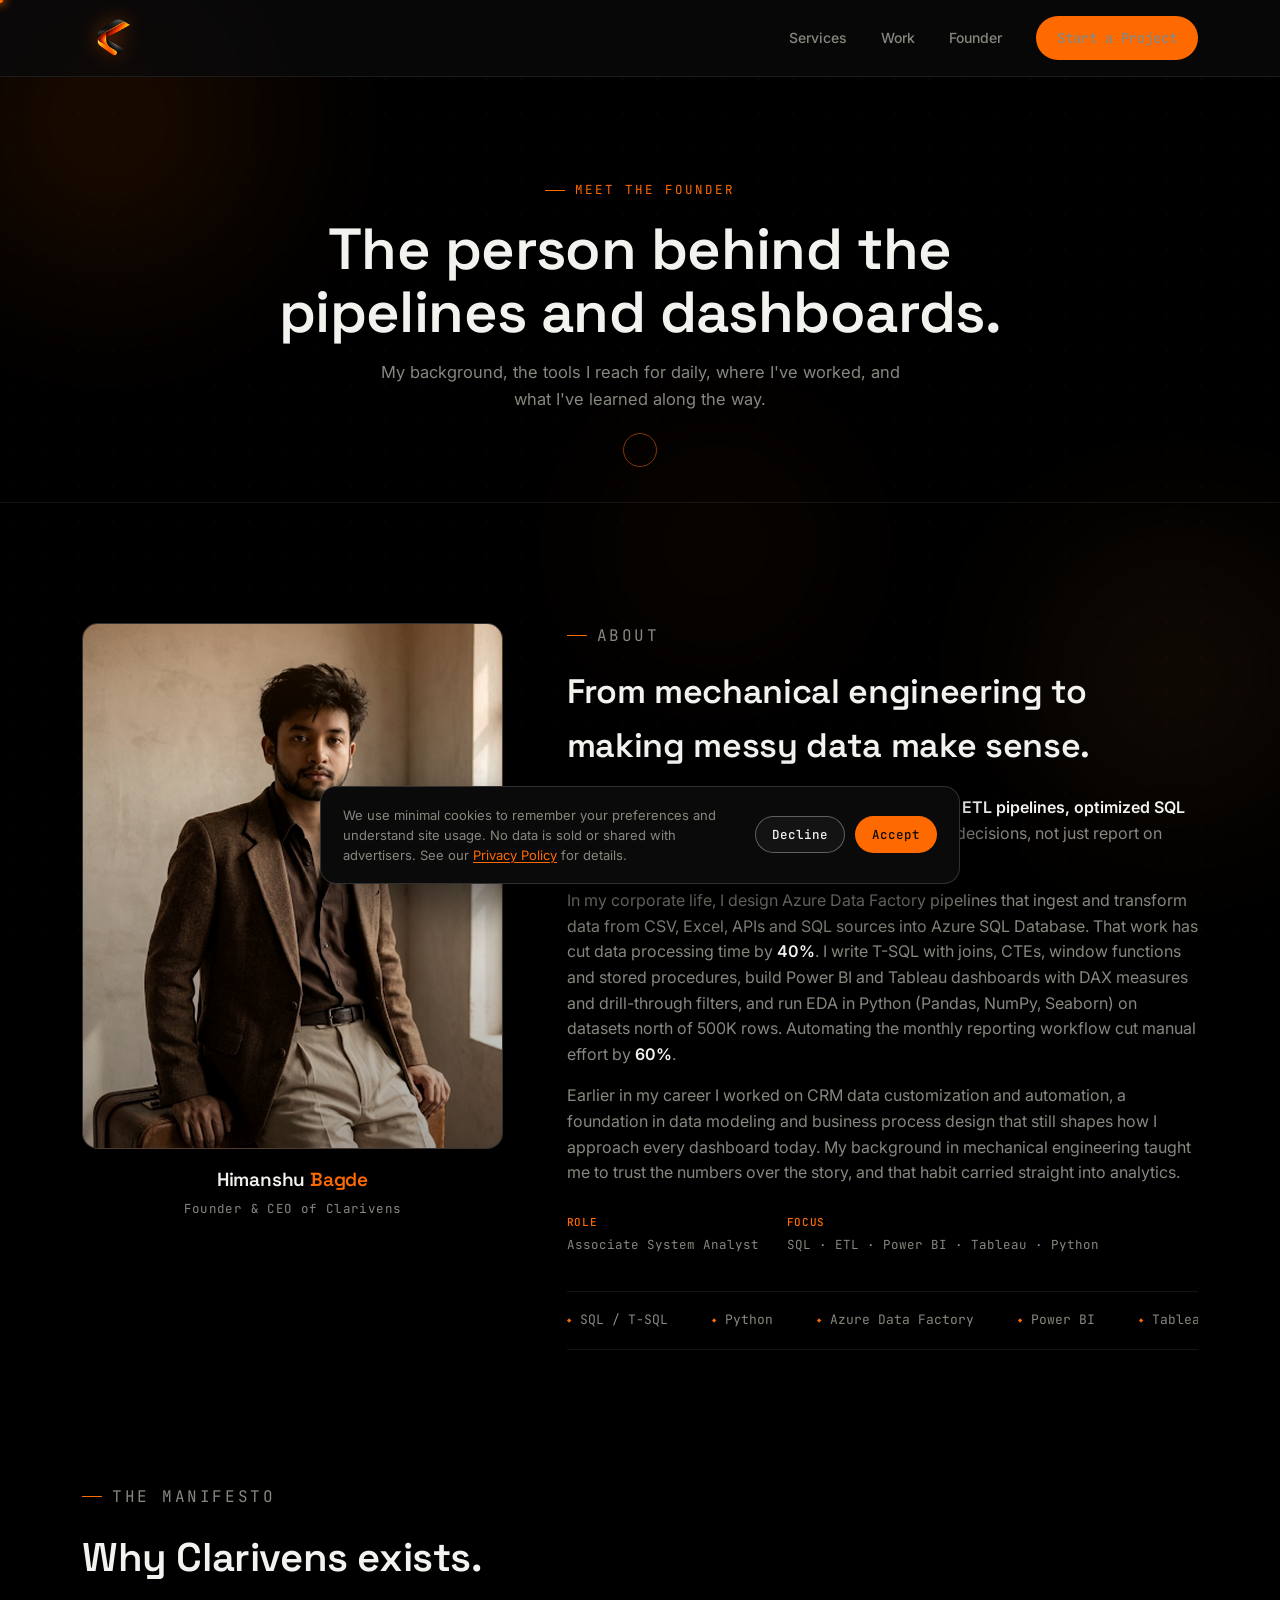
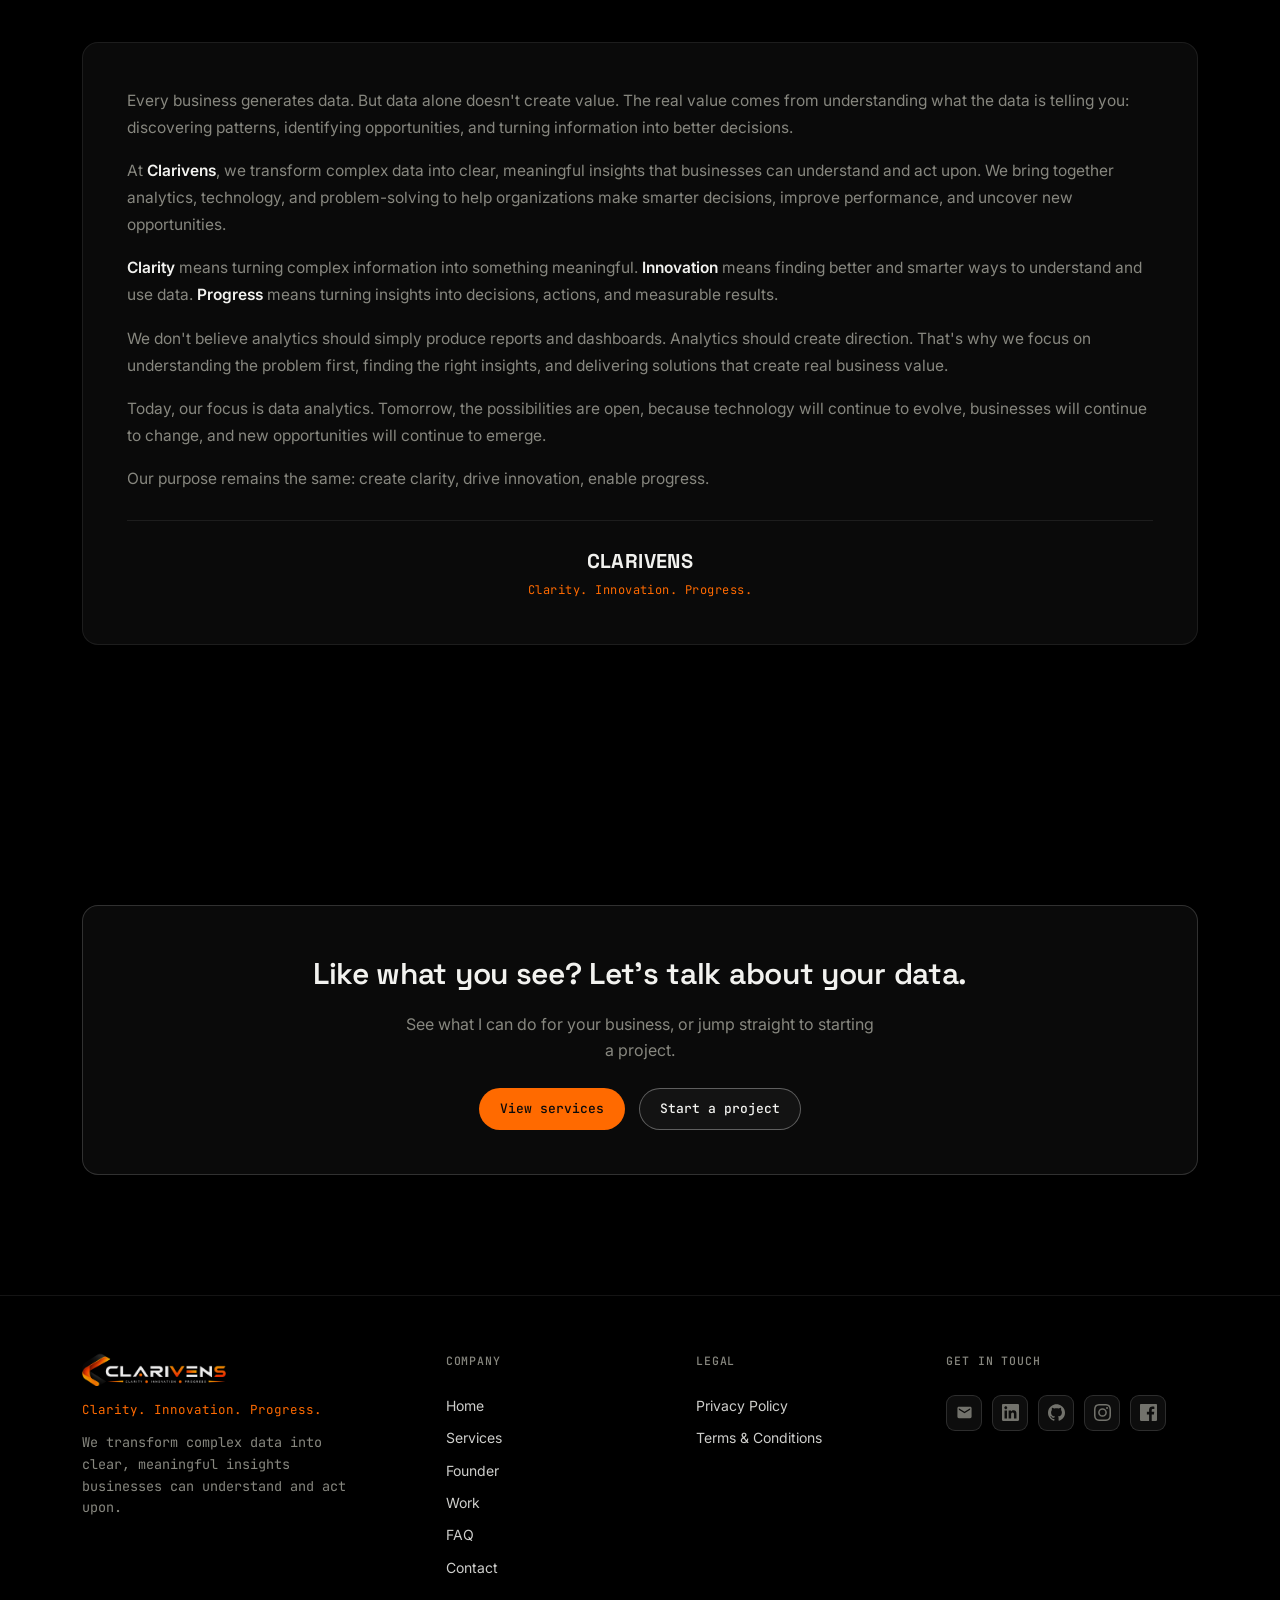
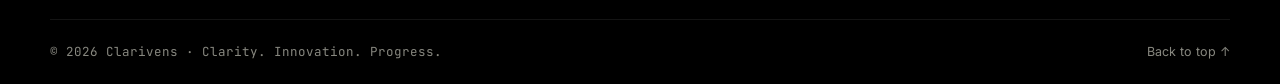
==== commit c5469ee7: "Update Clarivens website fig bugs" ====
--- a/about.html
+++ b/about.html
@@ -135,11 +135,23 @@
     </div>
     <div class="footer-col">
       <h4>Get in touch</h4>
-      <a href="mailto:clarivens.io@gmail.com">clarivens.io@gmail.com</a>
-      <a href="https://www.linkedin.com/in/himanshu-bagde11/" target="_blank" rel="noopener noreferrer">LinkedIn</a>
-      <a href="https://github.com/Himanshubagde11" target="_blank" rel="noopener noreferrer">GitHub</a>
-      <a href="https://www.instagram.com/clarivens/" target="_blank" rel="noopener noreferrer">Instagram</a>
-      <a href="https://www.facebook.com/profile.php?id=61593940557370" target="_blank" rel="noopener noreferrer">Facebook</a>
+      <div class="footer-social-row">
+        <a href="https://mail.google.com/mail/?view=cm&fs=1&to=clarivens.io@gmail.com" target="_blank" rel="noopener noreferrer" aria-label="Email">
+          <svg viewBox="0 0 24 24" fill="currentColor" width="17" height="17" aria-hidden="true"><path d="M20 4H4c-1.1 0-1.99.9-1.99 2L2 18c0 1.1.9 2 2 2h16c1.1 0 2-.9 2-2V6c0-1.1-.9-2-2-2zm0 4-8 5-8-5V6l8 5 8-5v2z"/></svg>
+        </a>
+        <a href="https://www.linkedin.com/in/himanshu-bagde11/" target="_blank" rel="noopener noreferrer" aria-label="LinkedIn">
+          <svg viewBox="0 0 24 24" fill="currentColor" width="17" height="17" aria-hidden="true"><path d="M20.447 20.452h-3.554v-5.569c0-1.328-.027-3.037-1.852-3.037-1.853 0-2.136 1.445-2.136 2.939v5.667H9.351V9h3.414v1.561h.046c.477-.9 1.637-1.85 3.37-1.85 3.601 0 4.267 2.37 4.267 5.455v6.286zM5.337 7.433c-1.144 0-2.063-.926-2.063-2.065 0-1.138.92-2.063 2.063-2.063 1.14 0 2.064.925 2.064 2.063 0 1.139-.925 2.065-2.064 2.065zm1.782 13.019H3.555V9h3.564v11.452zM22.225 0H1.771C.792 0 0 .774 0 1.729v20.542C0 23.227.792 24 1.771 24h20.451C23.2 24 24 23.227 24 22.271V1.729C24 .774 23.2 0 22.222 0h.003z"/></svg>
+        </a>
+        <a href="https://github.com/Himanshubagde11" target="_blank" rel="noopener noreferrer" aria-label="GitHub">
+          <svg viewBox="0 0 24 24" fill="currentColor" width="17" height="17" aria-hidden="true"><path d="M12 .297c-6.63 0-12 5.373-12 12 0 5.303 3.438 9.8 8.205 11.385.6.113.82-.258.82-.577 0-.285-.01-1.04-.015-2.04-3.338.724-4.042-1.61-4.042-1.61C4.422 18.07 3.633 17.7 3.633 17.7c-1.087-.744.084-.729.084-.729 1.205.084 1.838 1.236 1.838 1.236 1.07 1.835 2.809 1.305 3.495.998.108-.776.417-1.305.76-1.605-2.665-.3-5.466-1.332-5.466-5.93 0-1.31.465-2.38 1.235-3.22-.135-.303-.54-1.523.105-3.176 0 0 1.005-.322 3.3 1.23.96-.267 1.98-.399 3-.405 1.02.006 2.04.138 3 .405 2.28-1.552 3.285-1.23 3.285-1.23.645 1.653.24 2.873.12 3.176.765.84 1.23 1.91 1.23 3.22 0 4.61-2.805 5.625-5.475 5.92.42.36.81 1.096.81 2.22 0 1.606-.015 2.896-.015 3.286 0 .315.21.69.825.57C20.565 22.092 24 17.592 24 12.297c0-6.627-5.373-12-12-12"/></svg>
+        </a>
+        <a href="https://www.instagram.com/clarivens/" target="_blank" rel="noopener noreferrer" aria-label="Instagram">
+          <svg viewBox="0 0 24 24" fill="currentColor" width="17" height="17" aria-hidden="true"><path d="M12 2.163c3.204 0 3.584.012 4.85.07 3.252.148 4.771 1.691 4.919 4.919.058 1.265.069 1.645.069 4.849 0 3.205-.012 3.584-.069 4.849-.149 3.225-1.664 4.771-4.919 4.919-1.266.058-1.644.07-4.85.07-3.204 0-3.584-.012-4.849-.07-3.26-.149-4.771-1.699-4.919-4.92-.058-1.265-.07-1.644-.07-4.849 0-3.204.013-3.583.07-4.849.149-3.227 1.664-4.771 4.919-4.919 1.266-.057 1.645-.069 4.849-.069zM12 0C8.741 0 8.333.014 7.053.072c-4.358.2-6.78 2.618-6.98 6.98C.014 8.332 0 8.74 0 12c0 3.259.014 3.668.072 4.948.2 4.358 2.618 6.78 6.98 6.98C8.333 23.986 8.741 24 12 24c3.259 0 3.668-.014 4.948-.072 4.354-.2 6.782-2.618 6.979-6.98.059-1.28.073-1.689.073-4.948 0-3.259-.014-3.667-.072-4.947-.196-4.354-2.617-6.78-6.979-6.98C15.668.014 15.259 0 12 0zm0 5.838a6.162 6.162 0 1 0 0 12.324 6.162 6.162 0 0 0 0-12.324zM12 16a4 4 0 1 1 0-8 4 4 0 0 1 0 8zm6.406-11.845a1.44 1.44 0 1 0 0 2.881 1.44 1.44 0 0 0 0-2.881z"/></svg>
+        </a>
+        <a href="https://www.facebook.com/profile.php?id=61593940557370" target="_blank" rel="noopener noreferrer" aria-label="Facebook">
+          <svg viewBox="0 0 24 24" fill="currentColor" width="17" height="17" aria-hidden="true"><path d="M22.675 0h-21.35c-.732 0-1.325.593-1.325 1.325v21.351c0 .731.593 1.324 1.325 1.324h11.495v-9.294h-3.128v-3.622h3.128v-2.671c0-3.1 1.893-4.788 4.659-4.788 1.325 0 2.464.099 2.795.143v3.24l-1.918.001c-1.504 0-1.795.715-1.795 1.763v2.313h3.587l-.467 3.622h-3.12v9.293h6.116c.73 0 1.323-.593 1.323-1.324v-21.35c0-.732-.593-1.325-1.325-1.325z"/></svg>
+        </a>
+      </div>
     </div>
   </div>
   <div class="wrap footer-bottom">
@@ -150,4 +162,4 @@
 
 <script src="main.js"></script>
 </body>
-</html>+</html>
--- a/style.css
+++ b/style.css
@@ -361,6 +361,9 @@
 
   @media (max-width:900px){
     .about-grid, .contact-grid{grid-template-columns:1fr;}
+    /* Mobile/stacked order: Get Started intro, then Requirement Form. */
+    .contact-info{order:1;}
+    .contact-form-col{order:2;}
     .avatar-card{max-width:280px; margin:0 auto;}
     .skills-grid{grid-template-columns:1fr 1fr;}
     .project-grid{grid-template-columns:1fr;}
@@ -660,7 +663,8 @@
 .process-body-outer{
   display:grid; grid-template-rows:0fr; transition:grid-template-rows .35s ease;
 }
-[data-accordion-trigger][aria-expanded="true"] + .process-body-outer{grid-template-rows:1fr;}
+[data-accordion-trigger][aria-expanded="true"] + .process-body-outer,
+.process-step:hover .process-body-outer{grid-template-rows:1fr;}
 .process-body-inner{overflow:hidden;}
 .process-body-inner p{
   color:var(--muted); font-size:14.5px; line-height:1.65; padding:0 24px 22px;
@@ -704,7 +708,7 @@
 }
 
 /* ============ RADIO GROUP (Preferred contact method) ============ */
-.radio-group{display:flex; flex-wrap:wrap; gap:10px;}
+.radio-group{display:flex; flex-wrap:wrap; gap:14px 16px; margin-top:2px;}
 .radio-option{
   display:flex; align-items:center; gap:9px; cursor:pointer; user-select:none;
   border:1.5px solid var(--line-strong); border-radius:100px; padding:9px 16px 9px 12px;
@@ -799,4 +803,81 @@
   .orbit-graphic{transform:scale(0.72);}
   .orbit-tagline{font-size:12px; letter-spacing:0.12em;}
   .orbit-tagline span{margin:0 6px;}
-}+}
+
+/* ============ SERVICES TABS (interactive) ============ */
+.services-tabs{min-width:0;}
+.tabs-nav{display:flex; gap:10px; flex-wrap:wrap; justify-content:center; margin-bottom:28px;}
+.tab-btn{
+  display:flex; align-items:center; gap:10px; padding:11px 20px 11px 12px; border-radius:100px;
+  border:1px solid var(--line-strong); background:var(--black-2); color:var(--muted); cursor:pointer;
+  font-family:'JetBrains Mono',monospace; font-size:13px; transition:border-color .25s ease, background .25s ease, color .25s ease;
+}
+.tab-btn:hover{border-color:rgba(255,106,0,0.55); color:var(--white);}
+.tab-btn:focus-visible{outline:2px solid var(--orange); outline-offset:2px;}
+.tab-btn.active{background:var(--orange); border-color:var(--orange); color:#0A0A0B; font-weight:600;}
+.tab-icon{
+  width:26px; height:26px; border-radius:50%; display:flex; align-items:center; justify-content:center;
+  font-size:10px; font-weight:700; background:var(--black-3); border:1px solid var(--line-strong); flex-shrink:0;
+  transition:background .25s ease, border-color .25s ease, color .25s ease;
+}
+.tab-btn.active .tab-icon{background:#0A0A0B; border-color:#0A0A0B; color:var(--orange);}
+
+.tabs-panels{position:relative; min-width:0;}
+.tab-panel{
+  display:none; background:var(--black-2); border:1px solid var(--line); border-radius:var(--radius);
+  padding:36px; min-width:0;
+}
+.tab-panel.active{display:block; animation:tabFadeIn .35s ease;}
+@keyframes tabFadeIn{from{opacity:0; transform:translateY(10px);} to{opacity:1; transform:translateY(0);}}
+.tab-panel h3{font-size:21px; margin-bottom:12px;}
+.tab-panel p{color:var(--muted); font-size:14.5px; line-height:1.7; margin-bottom:18px; max-width:640px;}
+.tab-panel ul{margin:0 0 22px 20px; color:var(--muted); font-size:14px; line-height:1.7;}
+.tab-panel ul li{margin-bottom:6px;}
+.tab-panel ul li::marker{color:var(--orange);}
+
+@media (prefers-reduced-motion: reduce){.tab-panel.active{animation:none;}}
+@media (max-width:700px){
+  .tabs-nav{justify-content:flex-start; overflow-x:auto; flex-wrap:nowrap; padding-bottom:4px; -webkit-overflow-scrolling:touch;}
+  .tab-btn{flex-shrink:0;}
+  .tab-panel{padding:26px;}
+}
+
+/* ============ SOCIAL ROW BELOW CONTACT FORM ============ */
+.contact-socials{
+  grid-column:1 / -1; margin-top:8px; padding-top:32px; border-top:1px solid var(--line);
+  display:flex; align-items:center; justify-content:center; gap:18px; flex-wrap:wrap;
+}
+.contact-socials-label{
+  font-family:'JetBrains Mono',monospace; font-size:12px; letter-spacing:0.08em; text-transform:uppercase;
+  color:var(--muted);
+}
+.contact-socials-row{display:flex; gap:12px;}
+.contact-socials-row a{
+  width:40px; height:40px; border-radius:10px; background:var(--black-2); border:1px solid var(--line-strong);
+  display:flex; align-items:center; justify-content:center; font-family:'JetBrains Mono',monospace; font-size:12px;
+  font-weight:600; color:var(--muted); transition:border-color .2s ease, color .2s ease, transform .2s ease;
+}
+.contact-socials-row a:hover{border-color:var(--orange); color:var(--orange); transform:translateY(-2px);}
+.contact-socials-row a svg{flex-shrink:0; display:block;}
+@media (max-width:560px){
+  .contact-socials{flex-direction:column; gap:14px;}
+}
+
+/* ============ SERVICE DETAIL META ROW ============ */
+.service-meta{display:flex; gap:28px; flex-wrap:wrap; margin-bottom:22px; position:relative;}
+.service-meta div{font-size:13px; color:var(--muted);}
+.service-meta div b{
+  display:block; font-family:'JetBrains Mono',monospace; font-size:10.5px; letter-spacing:0.06em;
+  text-transform:uppercase; color:var(--orange); margin-bottom:4px; font-weight:500;
+}
+
+/* ============ FOOTER SOCIAL ICON ROW ============ */
+.footer-social-row{display:flex; gap:10px; flex-wrap:wrap;}
+.footer-social-row a{
+  width:36px; height:36px; border-radius:9px; background:var(--black-3); border:1px solid var(--line-strong);
+  display:flex; align-items:center; justify-content:center; color:var(--muted);
+  transition:border-color .2s ease, color .2s ease, transform .2s ease;
+}
+.footer-social-row a:hover{border-color:var(--orange); color:var(--orange); transform:translateY(-2px);}
+.footer-social-row a svg{flex-shrink:0; display:block;}
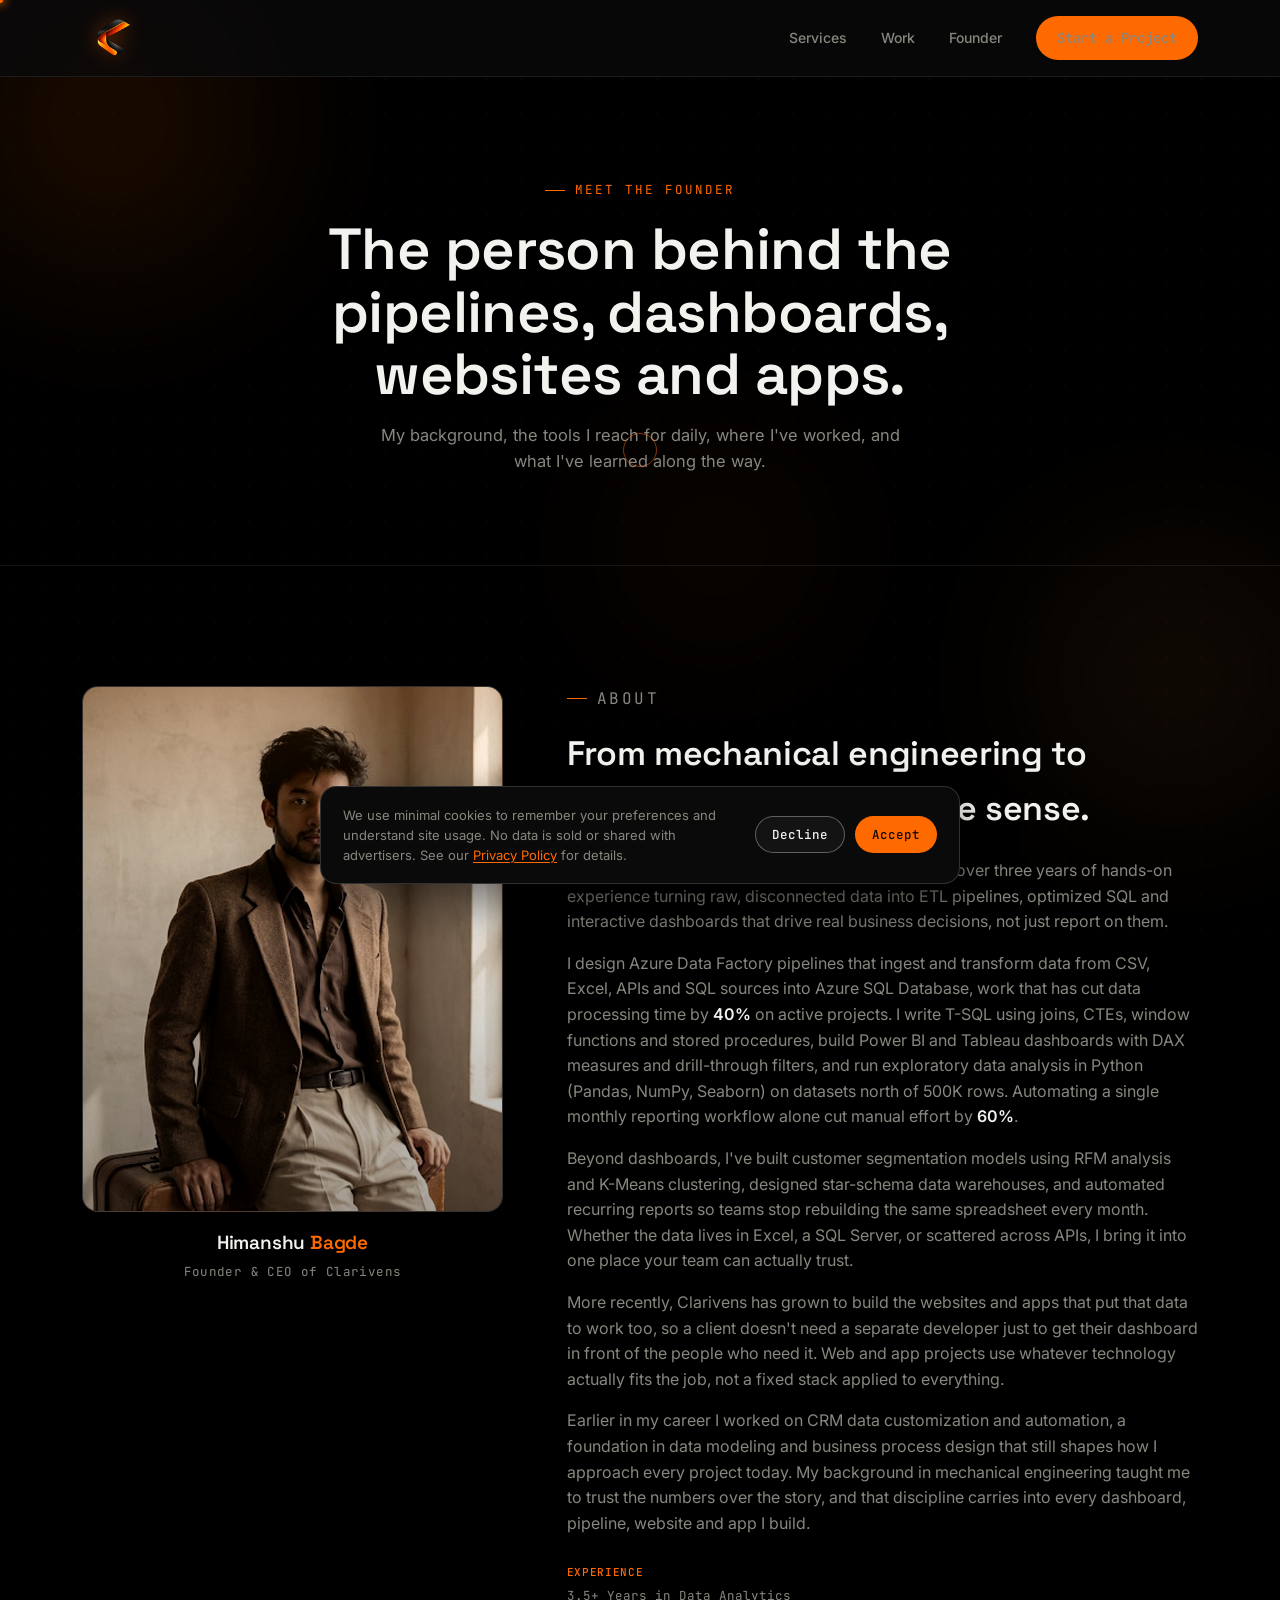
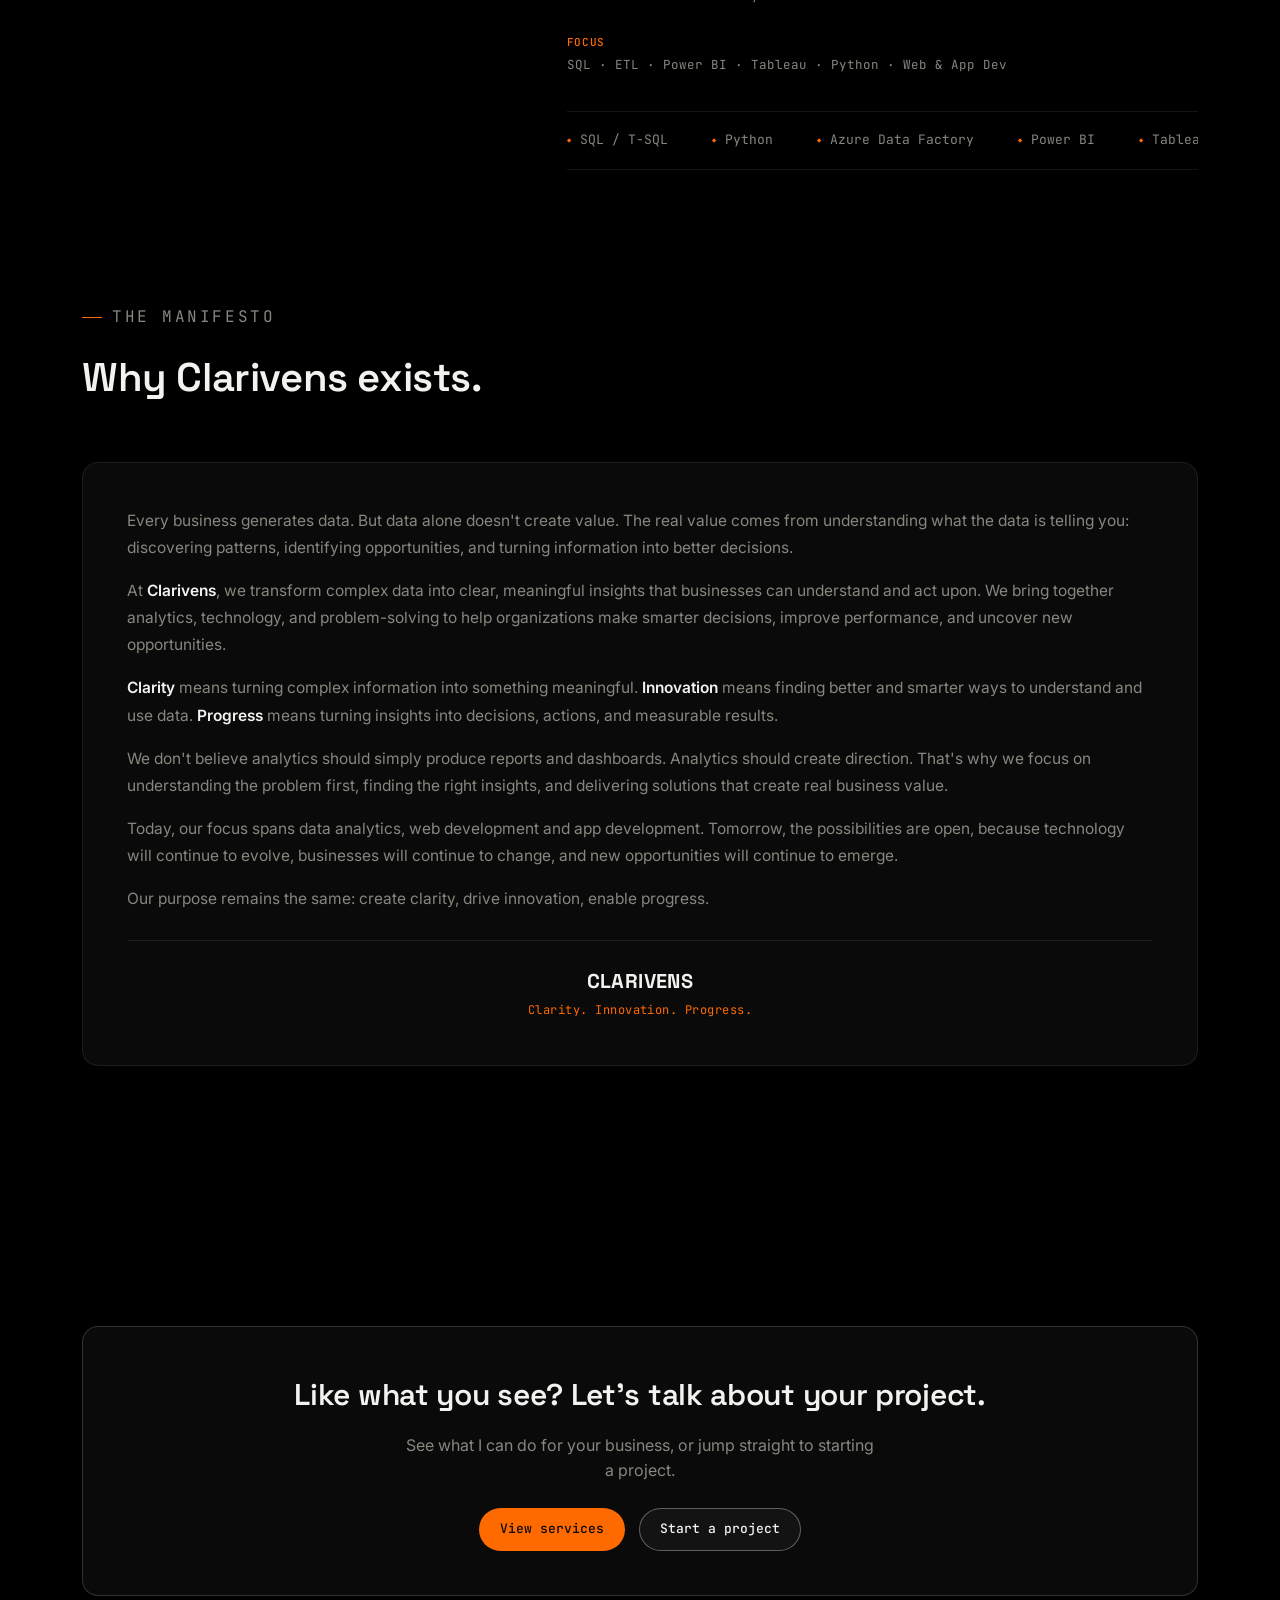
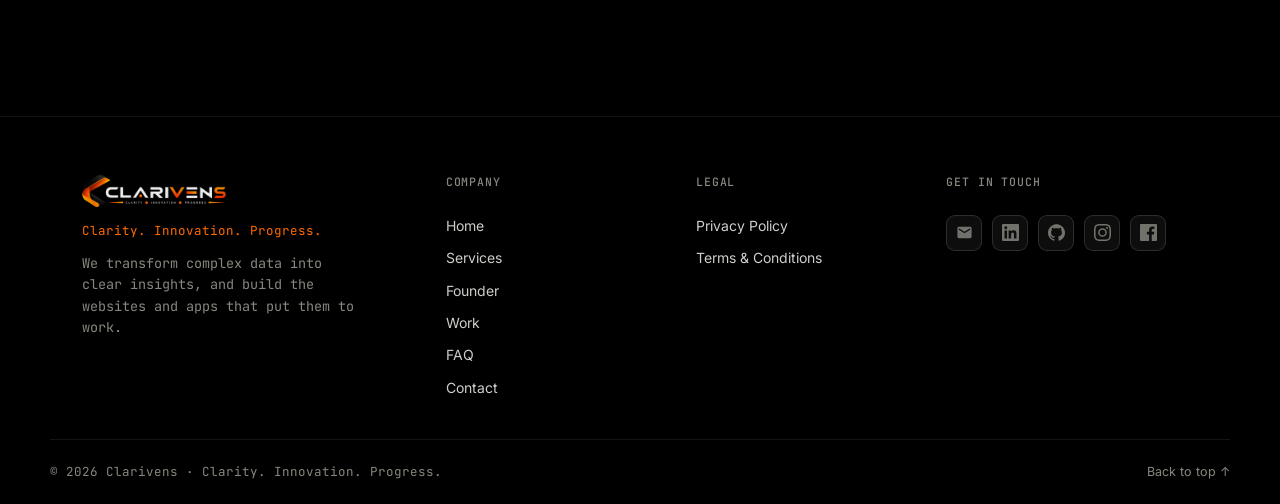
==== commit da115ad5: "add new services and revised form" ====
--- a/about.html
+++ b/about.html
@@ -25,7 +25,7 @@
       <a href="services.html">Services</a>
       <a href="index.html#work">Work</a>
       <a href="about.html">Founder</a>
-      <a href="index.html#contact" class="btn btn-solid">Start a Project</a>
+      <a href="contact.html" class="btn btn-solid">Start a Project</a>
     </div>
     <button class="nav-toggle" id="navToggle" aria-label="Toggle menu">☰</button>
   </nav>
@@ -46,7 +46,7 @@
   <section class="page-hero">
     <div class="wrap">
       <p class="eyebrow">Meet the Founder</p>
-      <h1>The person behind the pipelines and dashboards.</h1>
+      <h1>The person behind the pipelines, dashboards, websites and apps.</h1>
       <p class="lead">My background, the tools I reach for daily, where I've worked, and what I've learned along the way.</p>
     </div>
   </section>
@@ -60,12 +60,14 @@
       <div class="about-copy reveal">
         <p class="eyebrow">About</p>
         <h2 style="margin:16px 0 22px; font-size:clamp(26px,3vw,34px);">From mechanical engineering to making messy data make sense.</h2>
-        <p>I'm a data analyst with hands-on experience building <strong>ETL pipelines, optimized SQL and interactive dashboards</strong> that drive real business decisions, not just report on them.</p>
-        <p>In my corporate life, I design Azure Data Factory pipelines that ingest and transform data from CSV, Excel, APIs and SQL sources into Azure SQL Database. That work has cut data processing time by <strong>40%</strong>. I write T-SQL with joins, CTEs, window functions and stored procedures, build Power BI and Tableau dashboards with DAX measures and drill-through filters, and run EDA in Python (Pandas, NumPy, Seaborn) on datasets north of 500K rows. Automating the monthly reporting workflow cut manual effort by <strong>60%</strong>.</p>
-        <p>Earlier in my career I worked on CRM data customization and automation, a foundation in data modeling and business process design that still shapes how I approach every dashboard today. My background in mechanical engineering taught me to trust the numbers over the story, and that habit carried straight into analytics.</p>
+        <p>I'm a data analyst and the founder of Clarivens, with over three years of hands-on experience turning raw, disconnected data into ETL pipelines, optimized SQL and interactive dashboards that drive real business decisions, not just report on them.</p>
+        <p>I design Azure Data Factory pipelines that ingest and transform data from CSV, Excel, APIs and SQL sources into Azure SQL Database, work that has cut data processing time by <strong>40%</strong> on active projects. I write T-SQL using joins, CTEs, window functions and stored procedures, build Power BI and Tableau dashboards with DAX measures and drill-through filters, and run exploratory data analysis in Python (Pandas, NumPy, Seaborn) on datasets north of 500K rows. Automating a single monthly reporting workflow alone cut manual effort by <strong>60%</strong>.</p>
+        <p>Beyond dashboards, I've built customer segmentation models using RFM analysis and K-Means clustering, designed star-schema data warehouses, and automated recurring reports so teams stop rebuilding the same spreadsheet every month. Whether the data lives in Excel, a SQL Server, or scattered across APIs, I bring it into one place your team can actually trust.</p>
+        <p>More recently, Clarivens has grown to build the websites and apps that put that data to work too, so a client doesn't need a separate developer just to get their dashboard in front of the people who need it. Web and app projects use whatever technology actually fits the job, not a fixed stack applied to everything.</p>
+        <p>Earlier in my career I worked on CRM data customization and automation, a foundation in data modeling and business process design that still shapes how I approach every project today. My background in mechanical engineering taught me to trust the numbers over the story, and that discipline carries into every dashboard, pipeline, website and app I build.</p>
         <div class="about-meta">
-          <div><b>Role</b>Associate System Analyst</div>
-          <div><b>Focus</b>SQL · ETL · Power BI · Tableau · Python</div>
+          <div><b>Experience</b>3.5+ Years in Data Analytics</div>
+          <div><b>Focus</b>SQL · ETL · Power BI · Tableau · Python · Web &amp; App Dev</div>
         </div>
         <div class="tool-marquee">
           <div class="tool-track">
@@ -87,7 +89,7 @@
         <p>At <strong>Clarivens</strong>, we transform complex data into clear, meaningful insights that businesses can understand and act upon. We bring together analytics, technology, and problem-solving to help organizations make smarter decisions, improve performance, and uncover new opportunities.</p>
         <p><strong>Clarity</strong> means turning complex information into something meaningful. <strong>Innovation</strong> means finding better and smarter ways to understand and use data. <strong>Progress</strong> means turning insights into decisions, actions, and measurable results.</p>
         <p>We don't believe analytics should simply produce reports and dashboards. Analytics should create direction. That's why we focus on understanding the problem first, finding the right insights, and delivering solutions that create real business value.</p>
-        <p>Today, our focus is data analytics. Tomorrow, the possibilities are open, because technology will continue to evolve, businesses will continue to change, and new opportunities will continue to emerge.</p>
+        <p>Today, our focus spans data analytics, web development and app development. Tomorrow, the possibilities are open, because technology will continue to evolve, businesses will continue to change, and new opportunities will continue to emerge.</p>
         <p>Our purpose remains the same: create clarity, drive innovation, enable progress.</p>
         <div class="manifesto-brand">
           <div class="name">CLARIVENS</div>
@@ -100,11 +102,11 @@
   <section>
     <div class="wrap">
       <div class="cta-banner reveal">
-        <h2>Like what you see? Let's talk about your data.</h2>
+        <h2>Like what you see? Let's talk about your project.</h2>
         <p>See what I can do for your business, or jump straight to starting a project.</p>
         <div class="hero-ctas" style="margin-bottom:0;">
           <a href="services.html" class="btn btn-solid">View services</a>
-          <a href="index.html#contact" class="btn btn-outline">Start a project</a>
+          <a href="contact.html" class="btn btn-outline">Start a project</a>
         </div>
       </div>
     </div>
@@ -117,7 +119,7 @@
     <div class="footer-brand">
       <img src="logo-full.png" alt="Clarivens: Clarity. Innovation. Progress." class="footer-logo">
       <p class="footer-tagline">Clarity. Innovation. Progress.</p>
-      <p class="footer-blurb">We transform complex data into clear, meaningful insights businesses can understand and act upon.</p>
+      <p class="footer-blurb">We transform complex data into clear insights, and build the websites and apps that put them to work.</p>
     </div>
     <div class="footer-col">
       <h4>Company</h4>
@@ -126,7 +128,7 @@
       <a href="about.html">Founder</a>
       <a href="index.html#work">Work</a>
       <a href="faq.html">FAQ</a>
-      <a href="index.html#contact">Contact</a>
+      <a href="contact.html">Contact</a>
     </div>
     <div class="footer-col">
       <h4>Legal</h4>
--- a/style.css
+++ b/style.css
@@ -318,17 +318,7 @@
 
   /* CONTACT */
   #contact{border-top:1px solid var(--line);}
-  .contact-grid{display:grid; grid-template-columns:0.9fr 1.1fr; gap:64px; min-width:0;}
-  .contact-grid > *{min-width:0;}
-  .contact-info p{color:var(--muted); margin:14px 0 28px; max-width:400px;}
-  .contact-row{display:flex; align-items:center; gap:14px; padding:15px 0; border-top:1px solid var(--line);}
-  .contact-row:last-of-type{border-bottom:1px solid var(--line);}
-  .contact-row .icon{
-    width:38px; height:38px; border-radius:9px; background:var(--black-2); border:1px solid var(--line-strong);
-    display:flex; align-items:center; justify-content:center; font-size:14px; color:var(--orange); flex-shrink:0;
-  }
-  .contact-row a, .contact-row span.val{font-size:14.5px; color:var(--white);}
-  .contact-row .lbl{font-family:'JetBrains Mono',monospace; font-size:11px; color:var(--muted); text-transform:uppercase; letter-spacing:0.06em; display:block; margin-bottom:2px;}
+
 
   form{background:var(--black-2); border:1px solid var(--line); border-radius:var(--radius); padding:32px;}
   .field{margin-bottom:20px;}
@@ -360,10 +350,7 @@
   footer .socials a:hover{color:var(--orange);}
 
   @media (max-width:900px){
-    .about-grid, .contact-grid{grid-template-columns:1fr;}
-    /* Mobile/stacked order: Get Started intro, then Requirement Form. */
-    .contact-info{order:1;}
-    .contact-form-col{order:2;}
+    .about-grid{grid-template-columns:1fr;}
     .avatar-card{max-width:280px; margin:0 auto;}
     .skills-grid{grid-template-columns:1fr 1fr;}
     .project-grid{grid-template-columns:1fr;}
@@ -384,11 +371,8 @@
     .hero h1{font-size:clamp(34px,11vw,60px); word-break:break-word;}
     .hero p.lead{padding:0 4px;}
     .cert-chip{font-size:12.5px; padding:10px 16px;}
-    .contact-row .icon{width:34px; height:34px; font-size:13px;}
     section{padding:88px 0;}
     .logo{height:32px;}
-    .phone-field{flex-wrap:wrap;}
-    .phone-field select{width:100%;}
   }
   @media (max-width:400px){
     .wrap{padding:0 16px;}
@@ -508,13 +492,7 @@
 }
 
 /* ============ CONTACT FORM: phone code + honeypot ============ */
-.phone-field{display:flex; gap:8px;}
-.phone-field select{
-  flex-shrink:0; width:112px; background:var(--black-3); border:1px solid var(--line-strong); border-radius:8px;
-  padding:12px 8px; color:var(--white); font-family:'JetBrains Mono',monospace; font-size:12.5px;
-}
-.phone-field select:focus{outline:none; border-color:var(--orange);}
-.phone-field input{flex:1;}
+
 .honeypot-field{
   position:absolute !important; width:1px; height:1px; overflow:hidden;
   clip:rect(0,0,0,0); white-space:nowrap; left:-9999px;
@@ -658,6 +636,9 @@
 [data-accordion-trigger][aria-expanded="true"] .accordion-icon{transform:rotate(135deg); border-color:var(--orange); background:var(--orange-dim);}
 [data-accordion-trigger][aria-expanded="true"] .accordion-icon::before,
 [data-accordion-trigger][aria-expanded="true"] .accordion-icon::after{background:var(--orange);}
+.process-step:hover .accordion-icon{transform:rotate(135deg); border-color:var(--orange); background:var(--orange-dim);}
+.process-step:hover .accordion-icon::before,
+.process-step:hover .accordion-icon::after{background:var(--orange);}
 .process-step:hover .process-num{box-shadow:0 0 0 6px var(--black), 0 0 20px rgba(255,106,0,0.4); transform:scale(1.05);}
 
 .process-body-outer{
@@ -726,6 +707,18 @@
   content:''; position:absolute; inset:3px; border-radius:50%; background:var(--orange);
 }
 .radio-option input[type="radio"]:focus-visible{outline:2px solid var(--orange); outline-offset:2px;}
+.radio-option input[type="checkbox"]{
+  appearance:none; -webkit-appearance:none; -moz-appearance:none;
+  width:16px; height:16px; border-radius:4px; border:1.5px solid var(--line-strong);
+  background:var(--black); flex-shrink:0; cursor:pointer; position:relative;
+  transition:border-color .2s ease, background .2s ease;
+}
+.radio-option input[type="checkbox"]:checked{border-color:var(--orange); background:var(--orange);}
+.radio-option input[type="checkbox"]:checked::after{
+  content:''; position:absolute; left:5px; top:1.5px; width:4px; height:8px;
+  border:solid #0A0A0B; border-width:0 1.5px 1.5px 0; transform:rotate(45deg);
+}
+.radio-option input[type="checkbox"]:focus-visible{outline:2px solid var(--orange); outline-offset:2px;}
 .radio-option:has(input:checked){border-color:var(--orange); background:var(--orange-dim);}
 .radio-option span{font-size:13.5px; color:var(--white);}
 
@@ -881,3 +874,41 @@
 }
 .footer-social-row a:hover{border-color:var(--orange); color:var(--orange); transform:translateY(-2px);}
 .footer-social-row a svg{flex-shrink:0; display:block;}
+
+/* ============ SERVICES HUB: CATEGORY CARDS ============ */
+.category-grid{display:grid; grid-template-columns:repeat(3,1fr); gap:22px; min-width:0;}
+.category-grid > *{min-width:0;}
+.category-card{
+  display:block; background:var(--black-2); border:1px solid var(--line); border-radius:var(--radius);
+  padding:32px; position:relative; overflow:hidden; text-decoration:none; color:inherit;
+  transition:border-color .25s ease;
+}
+.category-card::before{
+  content:''; position:absolute; inset:0; opacity:0; transition:opacity .3s ease; pointer-events:none;
+  background:radial-gradient(300px circle at var(--mx,50%) var(--my,50%), rgba(255,106,0,0.14), transparent 60%);
+}
+.category-card:hover::before{opacity:1;}
+.category-card:hover{border-color:var(--line-strong);}
+.category-card-icon{
+  width:48px; height:48px; border-radius:12px; background:var(--black-3); border:1px solid var(--line-strong);
+  display:flex; align-items:center; justify-content:center; font-family:'JetBrains Mono',monospace;
+  font-size:14px; font-weight:700; color:var(--orange); margin-bottom:20px; position:relative;
+}
+.category-card h2{font-size:21px; margin-bottom:12px; position:relative;}
+.category-card p{color:var(--muted); font-size:14px; line-height:1.65; margin-bottom:24px; position:relative;}
+.category-card-foot{display:flex; align-items:center; justify-content:space-between; position:relative;}
+.category-card-count{font-family:'JetBrains Mono',monospace; font-size:11.5px; color:var(--muted);}
+.category-card-cta{font-family:'JetBrains Mono',monospace; font-size:12.5px; color:var(--orange); font-weight:600; transition:gap .2s ease;}
+
+.back-link{
+  display:block; text-align:left; font-family:'JetBrains Mono',monospace; font-size:13px; color:var(--muted);
+  margin-bottom:18px; transition:color .2s ease;
+}
+.back-link:hover{color:var(--orange);}
+
+@media (max-width:900px){
+  .category-grid{grid-template-columns:1fr;}
+}
+
+/* ============ STANDALONE CONTACT FORM PAGE ============ */
+.contact-form-standalone{max-width:640px; margin:0 auto;}
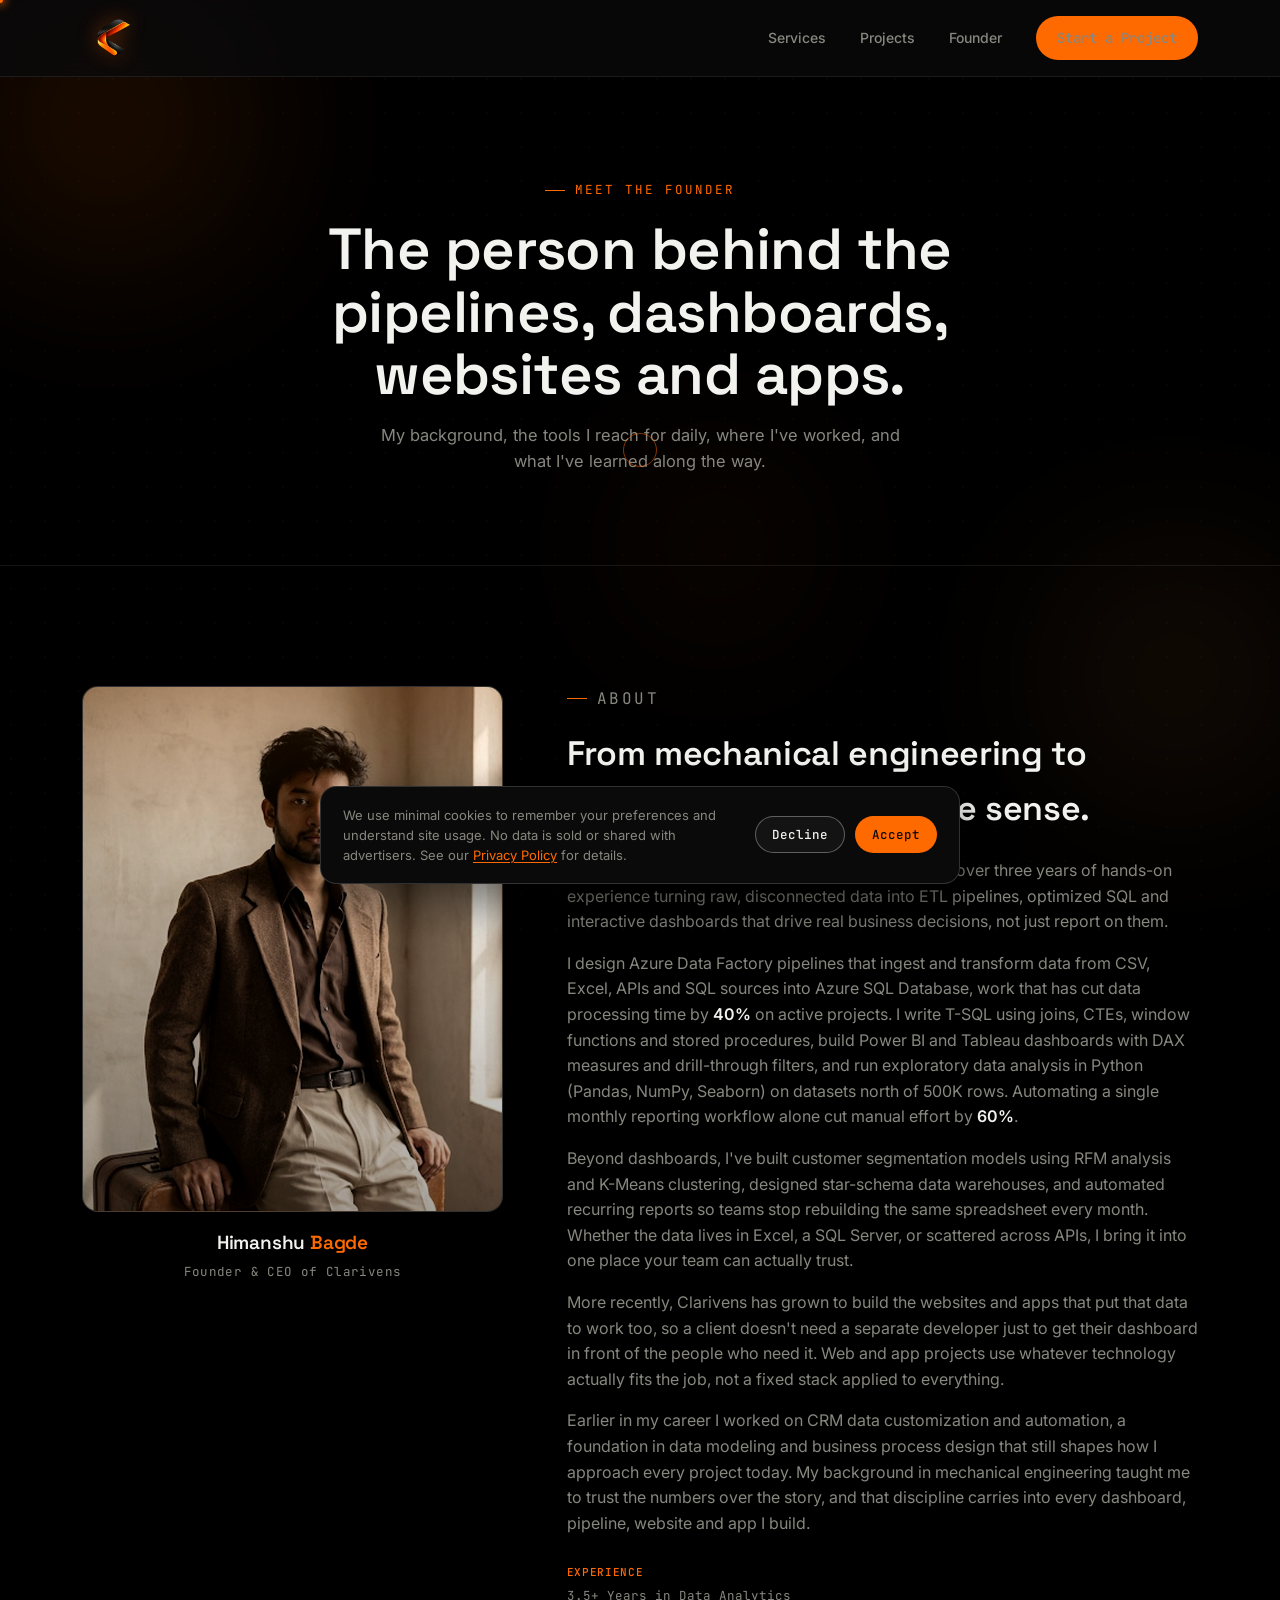
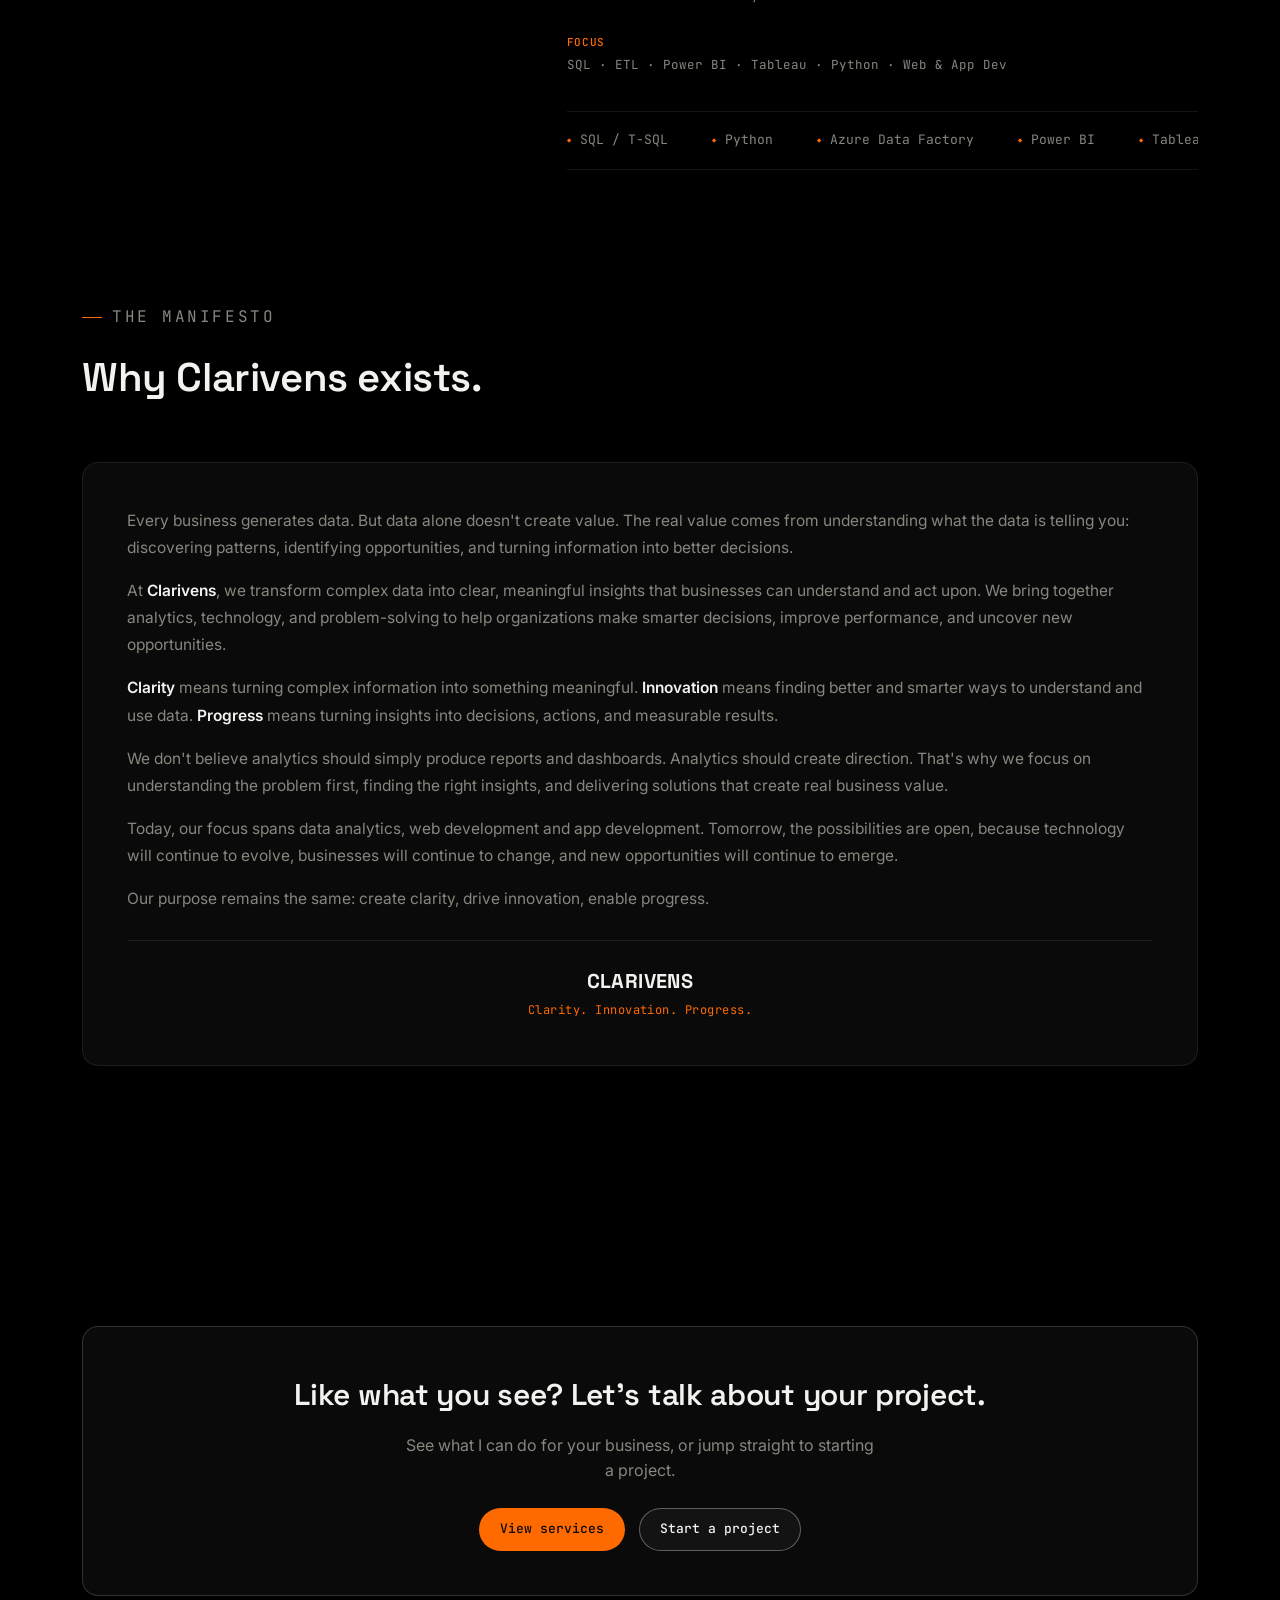
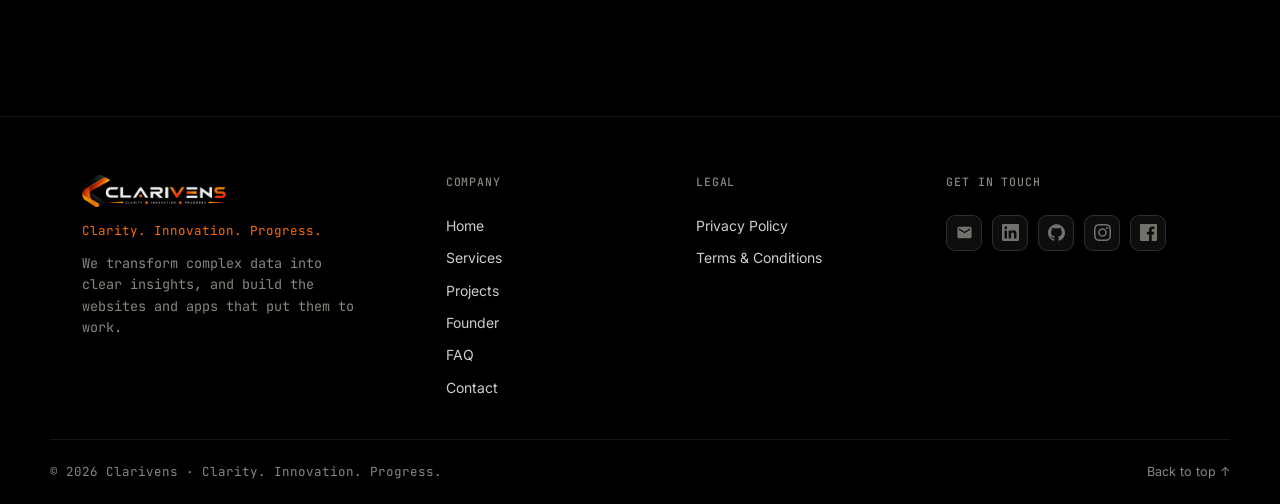
==== commit 0b1bc30d: "feat: add dedicated Projects showcase, separate Veyra analytics & storefront, harden backend & updat" ====
--- a/about.html
+++ b/about.html
@@ -23,7 +23,7 @@
     <a href="index.html" class="logo"><img src="logo-icon.png" alt="Clarivens"></a>
     <div class="nav-links" id="navLinks">
       <a href="services.html">Services</a>
-      <a href="index.html#work">Work</a>
+      <a href="projects.html">Projects</a>
       <a href="about.html">Founder</a>
       <a href="contact.html" class="btn btn-solid">Start a Project</a>
     </div>
@@ -125,8 +125,8 @@
       <h4>Company</h4>
       <a href="index.html">Home</a>
       <a href="services.html">Services</a>
+      <a href="projects.html">Projects</a>
       <a href="about.html">Founder</a>
-      <a href="index.html#work">Work</a>
       <a href="faq.html">FAQ</a>
       <a href="contact.html">Contact</a>
     </div>
--- a/style.css
+++ b/style.css
@@ -58,6 +58,11 @@
     color:var(--orange); display:flex; align-items:center; gap:10px;
   }
   .eyebrow::before{content:''; width:20px; height:1px; background:var(--orange);}
+  /* eyebrow used inline inside cards — suppress the decorative dash line */
+  .project-card .eyebrow::before,
+  .service-detail .eyebrow::before{
+    display:none;
+  }
 
   /* ambient grid texture, slow drift */
   body::before{
@@ -298,8 +303,15 @@
   }
   .project-card:hover::before{opacity:1;}
   .project-num{font-family:'JetBrains Mono',monospace; font-size:12px; color:var(--orange); margin-bottom:14px; position:relative;}
+  .project-card-label{
+    font-family:'JetBrains Mono',monospace; font-size:10.5px; letter-spacing:0.1em; text-transform:uppercase;
+    color:var(--orange); background:var(--orange-dim); border:1px solid rgba(255,106,0,0.28);
+    padding:3px 10px; border-radius:100px; display:inline-block; margin-bottom:10px; position:relative;
+  }
   .project-card h3{font-size:18px; margin-bottom:10px; position:relative;}
   .project-card p{font-size:13.5px; color:var(--muted); margin-bottom:16px; position:relative; flex:1;}
+  /* when action buttons follow the tag row, collapse tag row bottom gap */
+  .project-card .project-tags:has(+ .project-card-actions){margin-bottom:0;}
   .project-tags{display:flex; flex-wrap:wrap; gap:7px; position:relative;}
   .project-tags span{font-family:'JetBrains Mono',monospace; font-size:10.5px; color:var(--muted); border:1px solid var(--line-strong); padding:4px 9px; border-radius:100px;}
 
@@ -876,10 +888,16 @@
 .footer-social-row a svg{flex-shrink:0; display:block;}
 
 /* ============ SERVICES HUB: CATEGORY CARDS ============ */
-.category-grid{display:grid; grid-template-columns:repeat(3,1fr); gap:22px; min-width:0;}
+.category-grid{display:grid; grid-template-columns:repeat(2,1fr); gap:22px; min-width:0;}
+@media (min-width:700px) and (max-width:1099px){
+  .category-grid{grid-template-columns:repeat(2,1fr); gap:20px;}
+}
+@media (min-width:1100px){
+  .category-grid{grid-template-columns:repeat(4,1fr); gap:20px;}
+}
 .category-grid > *{min-width:0;}
 .category-card{
-  display:block; background:var(--black-2); border:1px solid var(--line); border-radius:var(--radius);
+  display:flex; flex-direction:column; background:var(--black-2); border:1px solid var(--line); border-radius:var(--radius);
   padding:32px; position:relative; overflow:hidden; text-decoration:none; color:inherit;
   transition:border-color .25s ease;
 }
@@ -892,13 +910,14 @@
 .category-card-icon{
   width:48px; height:48px; border-radius:12px; background:var(--black-3); border:1px solid var(--line-strong);
   display:flex; align-items:center; justify-content:center; font-family:'JetBrains Mono',monospace;
-  font-size:14px; font-weight:700; color:var(--orange); margin-bottom:20px; position:relative;
+  font-size:14px; font-weight:700; color:var(--orange); margin-bottom:20px; position:relative; flex-shrink:0;
 }
 .category-card h2{font-size:21px; margin-bottom:12px; position:relative;}
-.category-card p{color:var(--muted); font-size:14px; line-height:1.65; margin-bottom:24px; position:relative;}
-.category-card-foot{display:flex; align-items:center; justify-content:space-between; position:relative;}
-.category-card-count{font-family:'JetBrains Mono',monospace; font-size:11.5px; color:var(--muted);}
-.category-card-cta{font-family:'JetBrains Mono',monospace; font-size:12.5px; color:var(--orange); font-weight:600; transition:gap .2s ease;}
+.category-card p{color:var(--muted); font-size:14px; line-height:1.65; margin-bottom:24px; position:relative; flex-grow:1;}
+.category-card-foot{display:flex; align-items:center; justify-content:space-between; gap:10px; margin-top:auto; position:relative;}
+.category-card-count{font-family:'JetBrains Mono',monospace; font-size:11.5px; color:var(--muted); white-space:nowrap;}
+.category-card-cta{font-family:'JetBrains Mono',monospace; font-size:12.5px; color:var(--orange); font-weight:600; white-space:nowrap; transition:transform .2s ease;}
+.category-card:hover .category-card-cta{transform:translateX(3px);}
 
 .back-link{
   display:block; text-align:left; font-family:'JetBrains Mono',monospace; font-size:13px; color:var(--muted);
@@ -906,9 +925,120 @@
 }
 .back-link:hover{color:var(--orange);}
 
+@media (max-width:560px){
+  .category-grid{grid-template-columns:1fr;}
+}
+
+/* ============ STANDALONE CONTACT FORM PAGE ============ */
+.contact-form-standalone{max-width:640px; margin:0 auto;}
+
+/* ============ FEATURED PROJECT SHOWCASE ============ */
+.featured-project{
+  background:var(--black-2); border:1px solid var(--line); border-radius:var(--radius);
+  overflow:hidden; margin-top:8px;
+}
+.featured-project-images{display:grid; grid-template-columns:1fr; gap:1px; background:var(--line);}
+.featured-project-images img{width:100%; display:block;}
+.featured-project-body{padding:36px;}
+.featured-project-label{
+  font-family:'JetBrains Mono',monospace; font-size:11.5px; letter-spacing:0.08em; text-transform:uppercase;
+  color:var(--orange); margin-bottom:12px;
+}
+.featured-project-body h3{font-size:24px; margin-bottom:14px;}
+.featured-project-body p{color:var(--muted); font-size:15px; line-height:1.7; margin-bottom:20px; max-width:720px;}
+.featured-project-tags{display:flex; flex-wrap:wrap; gap:8px; margin-bottom:26px;}
+.featured-project-tags span{
+  font-family:'JetBrains Mono',monospace; font-size:11.5px; color:var(--muted);
+  border:1px solid var(--line-strong); padding:5px 12px; border-radius:100px;
+}
+.featured-project-actions{display:flex; gap:14px; flex-wrap:wrap;}
+@media (min-width:600px){
+  .featured-project-images{grid-template-columns:1.2fr 1fr;}
+}
+@media (min-width:800px){
+  .featured-project-images{grid-template-columns:1.3fr 1fr;}
+  .featured-project-images.grid-3{grid-template-columns:1fr 1fr 1fr;}
+}
+@media (max-width:600px){
+  .featured-project-images{grid-template-columns:1fr;}
+  .featured-project-images img + img{display:none;}
+}
+@media (max-width:560px){
+  .featured-project-body{padding:24px;}
+}
+.featured-project-metrics{
+  display:grid; grid-template-columns:repeat(auto-fit, minmax(130px, 1fr)); gap:12px; margin-bottom:24px;
+}
+.featured-metric-item{
+  background:rgba(255,255,255,0.02); border:1px solid var(--line); border-radius:10px; padding:12px 14px;
+}
+.featured-metric-item .val{
+  font-family:'Space Grotesk',sans-serif; font-size:18px; font-weight:700; color:var(--white);
+}
+.featured-metric-item .lbl{
+  font-family:'JetBrains Mono',monospace; font-size:11px; color:var(--muted); text-transform:uppercase; letter-spacing:0.04em; margin-top:2px;
+}
+.project-card-actions{
+  display:flex; gap:8px; margin-top:14px;
+  flex-wrap:wrap; /* let buttons wrap on narrow cards */
+}
+.project-card-actions a{
+  font-size:11.5px; padding:6px 13px;
+  flex-shrink:0; /* prevent text squishing inside button */
+  white-space:nowrap;
+}
+
+/* ============ SERVICE DETAIL META — mobile ============ */
+@media (max-width:560px){
+  .service-meta{gap:16px;}
+  .service-meta div{font-size:12.5px;}
+}
+
+/* ============ FEATURED PROJECT — tighten on tablet ============ */
 @media (max-width:900px){
-  .category-grid{grid-template-columns:1fr;}
-}
-
-/* ============ STANDALONE CONTACT FORM PAGE ============ */
-.contact-form-standalone{max-width:640px; margin:0 auto;}+  .featured-project-body{padding:28px;}
+  .featured-project-body h3{font-size:21px;}
+  .featured-project-metrics{grid-template-columns:repeat(auto-fit, minmax(110px, 1fr)); gap:10px;}
+}
+@media (max-width:560px){
+  .featured-project-actions{flex-direction:column;}
+  .featured-project-actions .btn{width:100%; text-align:center;}
+  .featured-project-metrics{grid-template-columns:repeat(2,1fr);}
+}
+
+/* ============ PROJECT GRID — one column on tablets too ============ */
+@media (max-width:1000px) and (min-width:901px){
+  .project-grid{grid-template-columns:repeat(2,1fr);}
+}
+
+/* ============ PROJECT STORY & DEEP-DIVE GRIDS ============ */
+.project-story-grid{
+  display:grid; grid-template-columns:repeat(auto-fit, minmax(220px, 1fr)); gap:14px; margin-bottom:24px;
+}
+.project-story-box{
+  background:rgba(255,255,255,0.02); border:1px solid var(--line); border-radius:10px; padding:16px 18px;
+}
+.project-story-box .box-lbl{
+  font-family:'JetBrains Mono',monospace; font-size:11px; color:var(--orange); text-transform:uppercase; margin-bottom:6px; font-weight:600; letter-spacing:0.04em;
+}
+.project-story-box p{
+  font-size:13.5px; color:var(--muted); line-height:1.6; margin:0;
+}
+.project-filter-nav{
+  display:flex; gap:10px; flex-wrap:wrap; justify-content:center; margin-bottom:36px;
+}
+.project-filter-btn{
+  display:inline-flex; align-items:center; gap:8px; padding:10px 20px; border-radius:100px;
+  border:1px solid var(--line-strong); background:var(--black-2); color:var(--muted); cursor:pointer;
+  font-family:'JetBrains Mono',monospace; font-size:13px; transition:border-color .25s ease, background .25s ease, color .25s ease;
+}
+.project-filter-btn:hover{border-color:rgba(255,106,0,0.55); color:var(--white);}
+.project-filter-btn:focus-visible{outline:2px solid var(--orange); outline-offset:2px;}
+.project-filter-btn.active{background:var(--orange); border-color:var(--orange); color:#0A0A0B; font-weight:600;}
+.project-item-card{
+  margin-bottom:40px; transition:opacity .3s ease, transform .3s ease;
+}
+.project-item-card:last-child{margin-bottom:0;}
+.project-item-card.is-hidden{
+  display:none;
+}
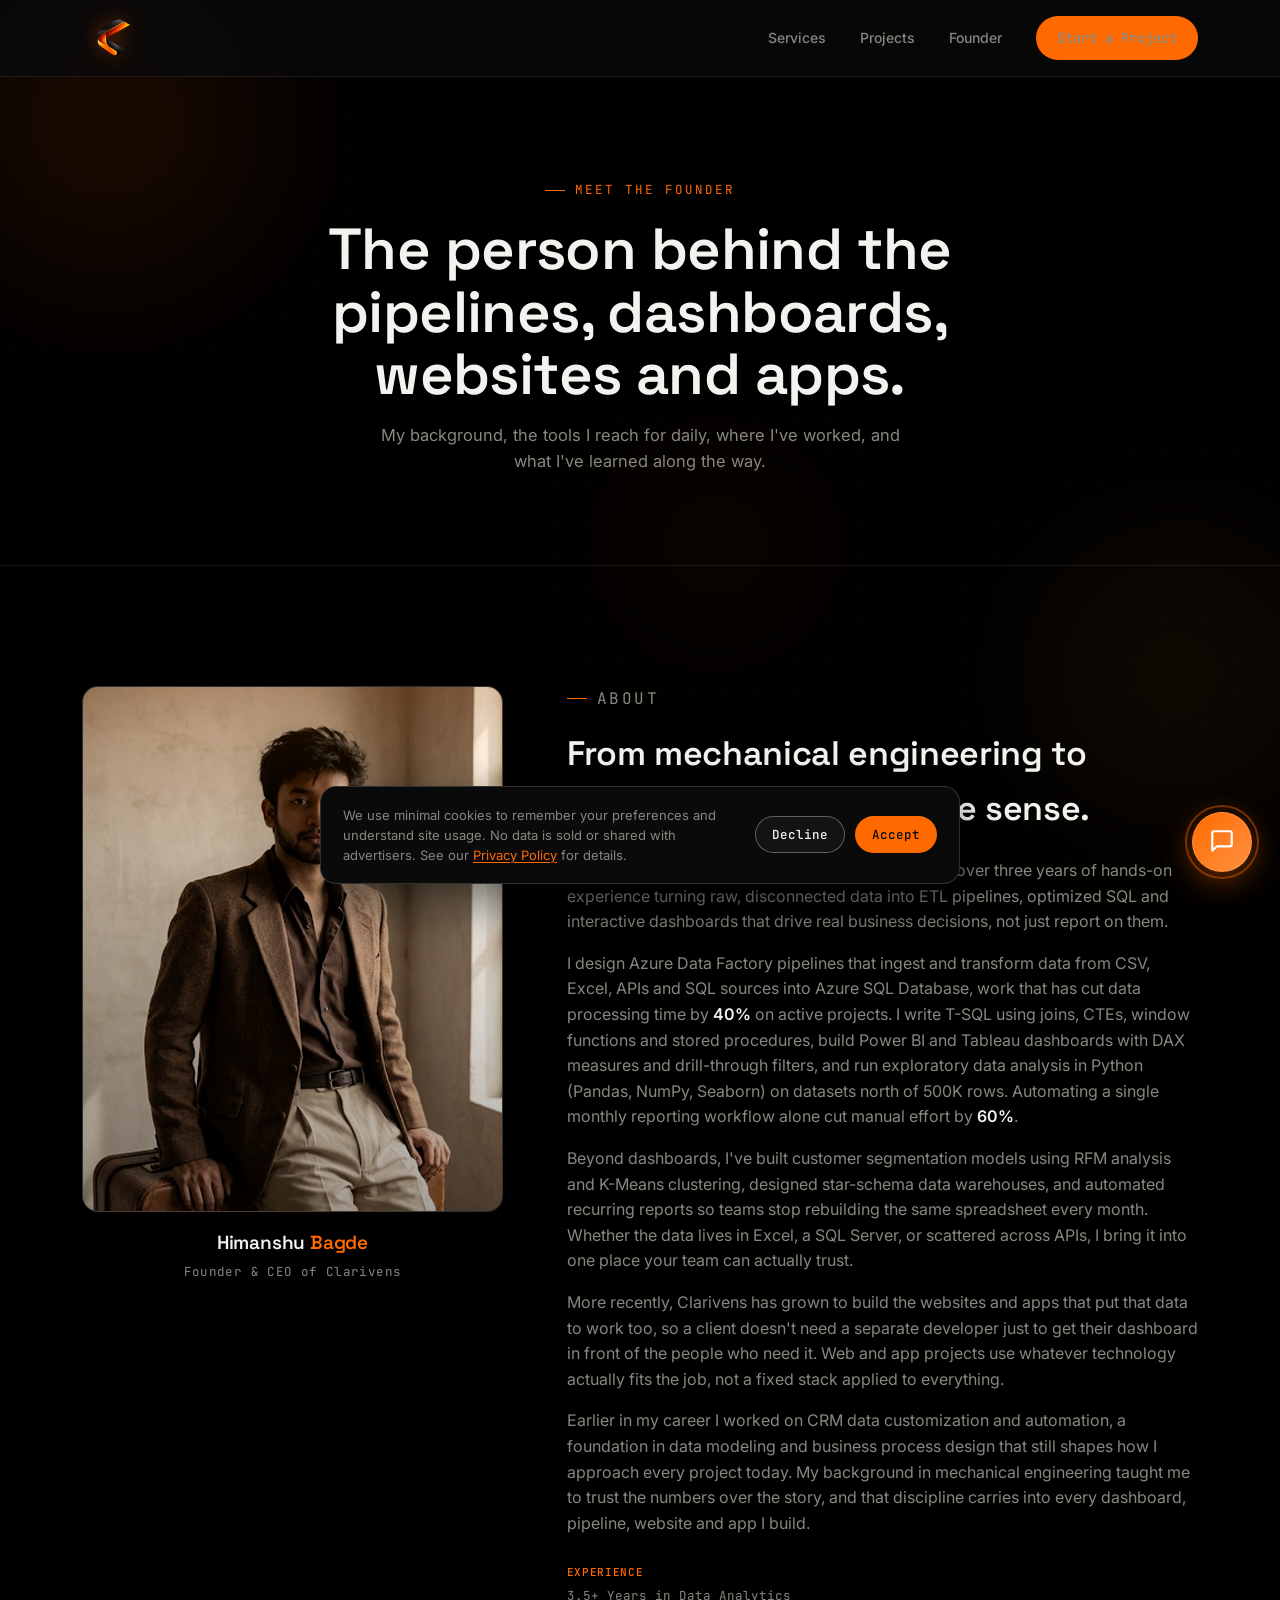
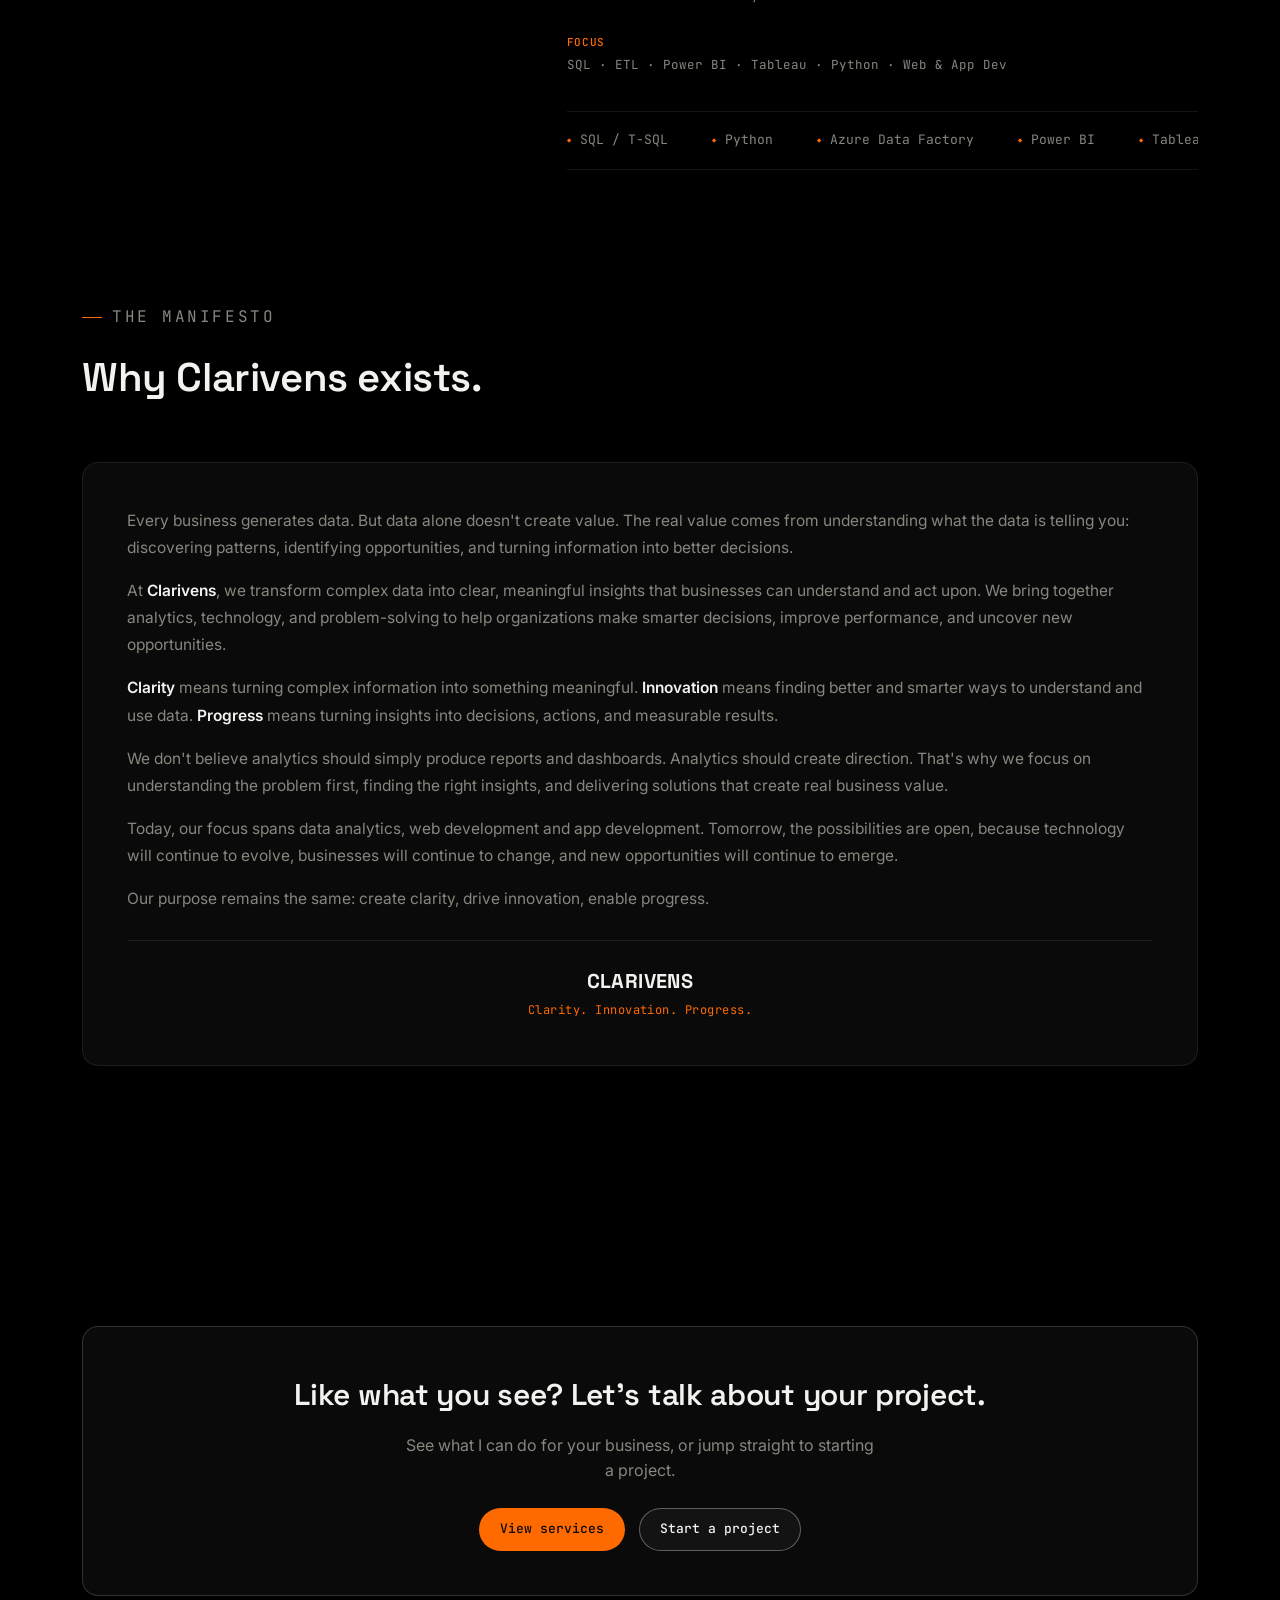
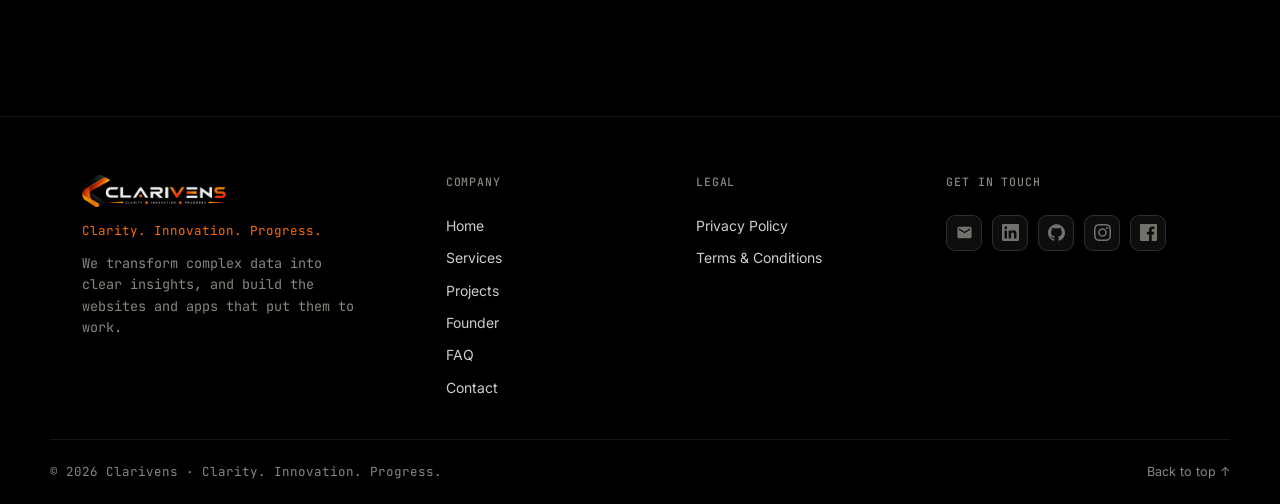
==== commit ecd0a1d1: "feat: integrate production-ready Clarivens AI agent with Cloud API and deployment configs" ====
--- a/about.html
+++ b/about.html
@@ -163,5 +163,8 @@
 </footer>
 
 <script src="main.js"></script>
+
+    <div id="clarivens-ai-root"></div>
+    <script src="/clarivens-ai-widget.js" defer></script>
 </body>
 </html>
--- a/style.css
+++ b/style.css
@@ -19,23 +19,74 @@
     background:var(--black); color:var(--white);
     font-family:'Inter',sans-serif; line-height:1.6;
     overflow-x:clip; /* clips without breaking position:sticky, unlike overflow-x:hidden */
-    cursor:none;
-  }
-  @media (pointer:coarse){ body{cursor:auto;} }
+  }
   ::selection{background:var(--orange); color:#000;}
+
+  /* Seamless custom glow cursor system */
+  @media (pointer:fine) {
+    body, body * {
+      cursor: none !important;
+    }
+    body input,
+    body textarea,
+    body [contenteditable="true"] {
+      cursor: text !important;
+    }
+    body select {
+      cursor: default !important;
+    }
+  }
+  @media (pointer:coarse), (prefers-reduced-motion: reduce) {
+    body, body * {
+      cursor: auto !important;
+    }
+    #cursorDot, #cursorRing {
+      display: none !important;
+    }
+  }
 
   /* custom glow cursor (desktop only) */
   #cursorDot, #cursorRing{
-    position:fixed; top:0; left:0; z-index:999; pointer-events:none;
-    border-radius:50%; transform:translate(-50%,-50%);
-  }
-  #cursorDot{width:6px; height:6px; background:var(--orange); box-shadow:0 0 10px 2px rgba(255,106,0,0.8);}
+    position:fixed; top:0; left:0; z-index:99999; pointer-events:none;
+    border-radius:50%; opacity:0;
+    transform:translate(-50%,-50%);
+    will-change:left, top, opacity, width, height;
+  }
+  #cursorDot.visible, #cursorRing.visible{ opacity:1; }
+  #cursorDot.hidden-input, #cursorRing.hidden-input{ opacity:0 !important; }
+
+  #cursorDot{
+    width:6px; height:6px; background:var(--orange);
+    box-shadow:0 0 10px 2px rgba(255,106,0,0.85);
+    transition:opacity .2s ease, width .2s ease, height .2s ease, background .2s ease, box-shadow .2s ease;
+  }
+  #cursorDot.active{
+    width:4px; height:4px;
+    box-shadow:0 0 14px 3px rgba(255,106,0,1);
+  }
+  #cursorDot.clicking{
+    width:10px; height:10px; background:#ffffff;
+    box-shadow:0 0 16px 4px rgba(255,106,0,1);
+  }
+
   #cursorRing{
-    width:34px; height:34px; border:1px solid rgba(255,106,0,0.5);
-    transition:width .2s ease, height .2s ease, border-color .2s ease, background .2s ease;
-  }
-  #cursorRing.active{width:54px; height:54px; background:rgba(255,106,0,0.08); border-color:var(--orange);}
-  @media (pointer:coarse){ #cursorDot, #cursorRing{display:none;} }
+    width:34px; height:34px;
+    border:1.5px solid rgba(255,106,0,0.5);
+    box-shadow:0 0 12px rgba(255,106,0,0.15);
+    transition:opacity .25s ease, width .22s cubic-bezier(0.25, 1, 0.5, 1), height .22s cubic-bezier(0.25, 1, 0.5, 1), border-color .2s ease, background .2s ease, box-shadow .2s ease;
+  }
+  #cursorRing.active{
+    width:52px; height:52px;
+    background:rgba(255,106,0,0.1);
+    border-color:var(--orange);
+    box-shadow:0 0 20px rgba(255,106,0,0.3);
+  }
+  #cursorRing.clicking{
+    width:26px; height:26px;
+    background:rgba(255,106,0,0.22);
+    border-color:#ffaa55;
+    box-shadow:0 0 14px rgba(255,106,0,0.45);
+  }
 
   /* floating ambient glow orbs, OLED depth */
   .glow-orb{
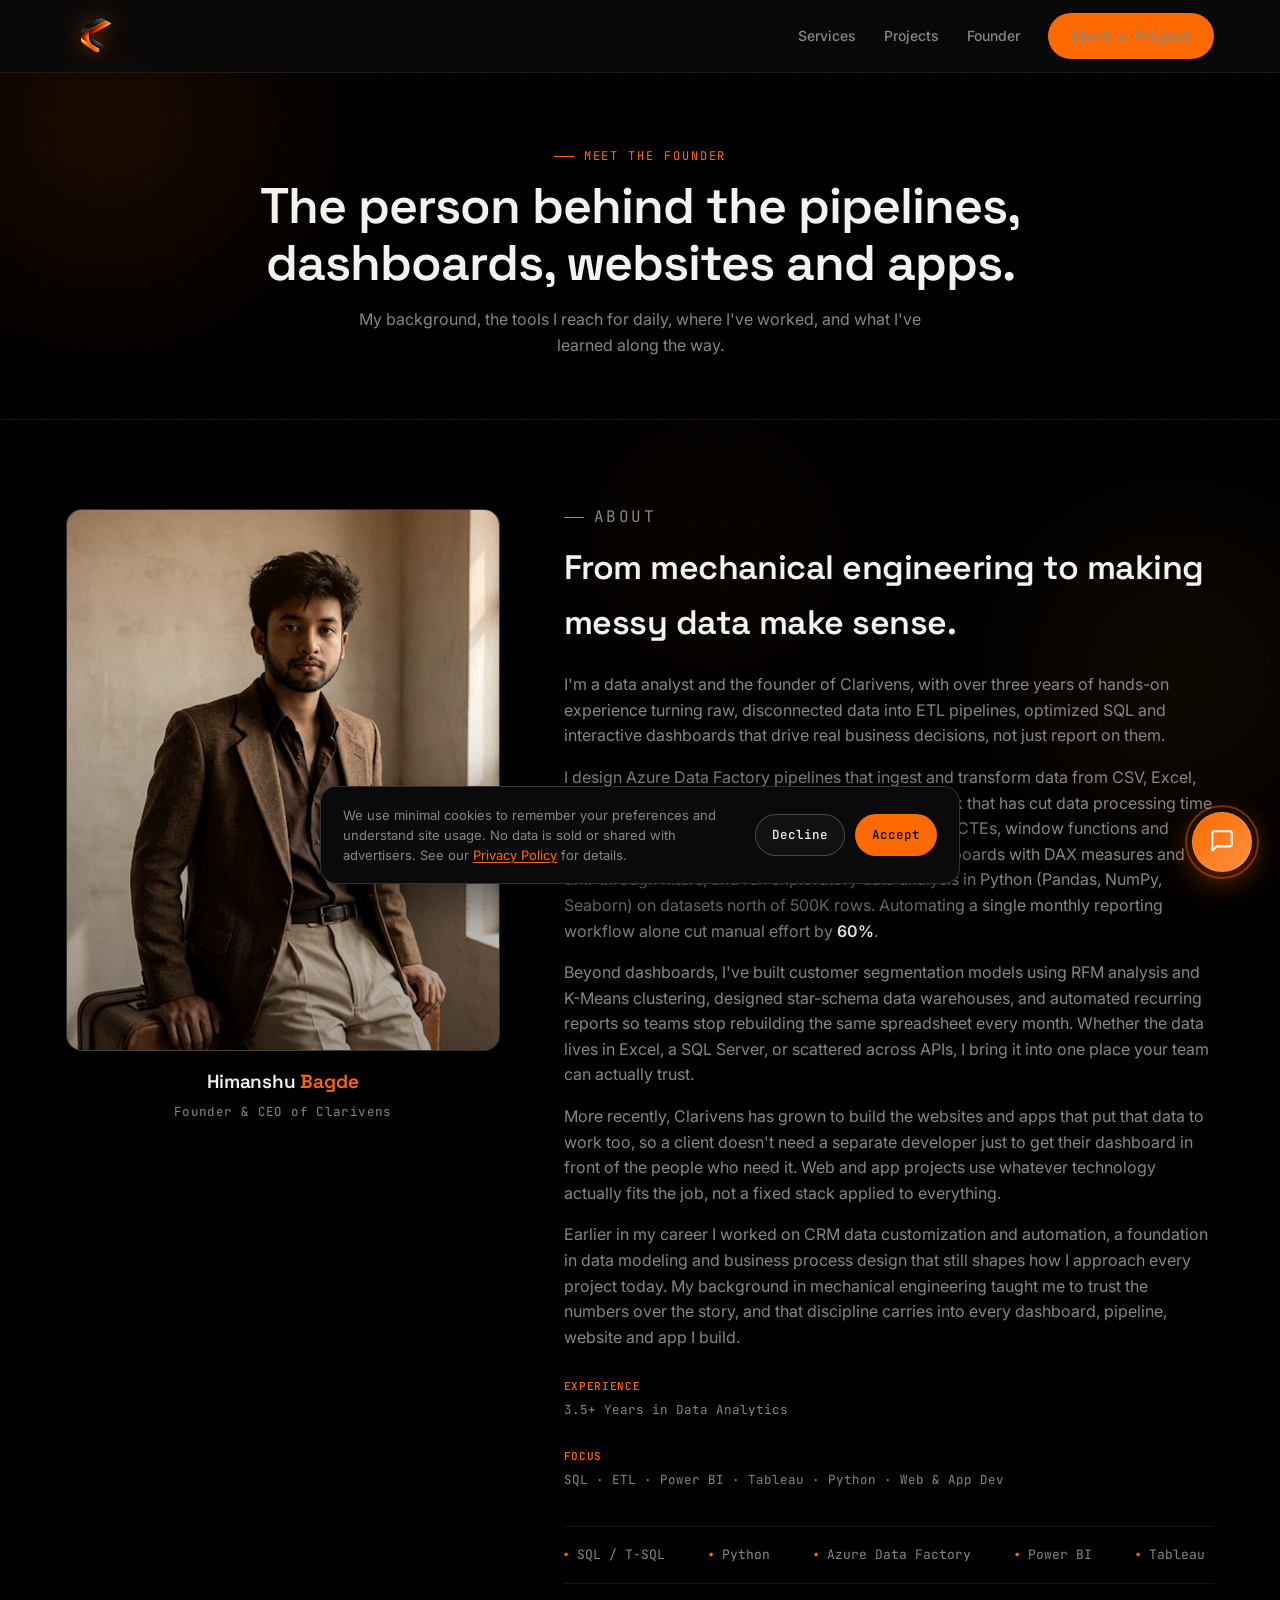
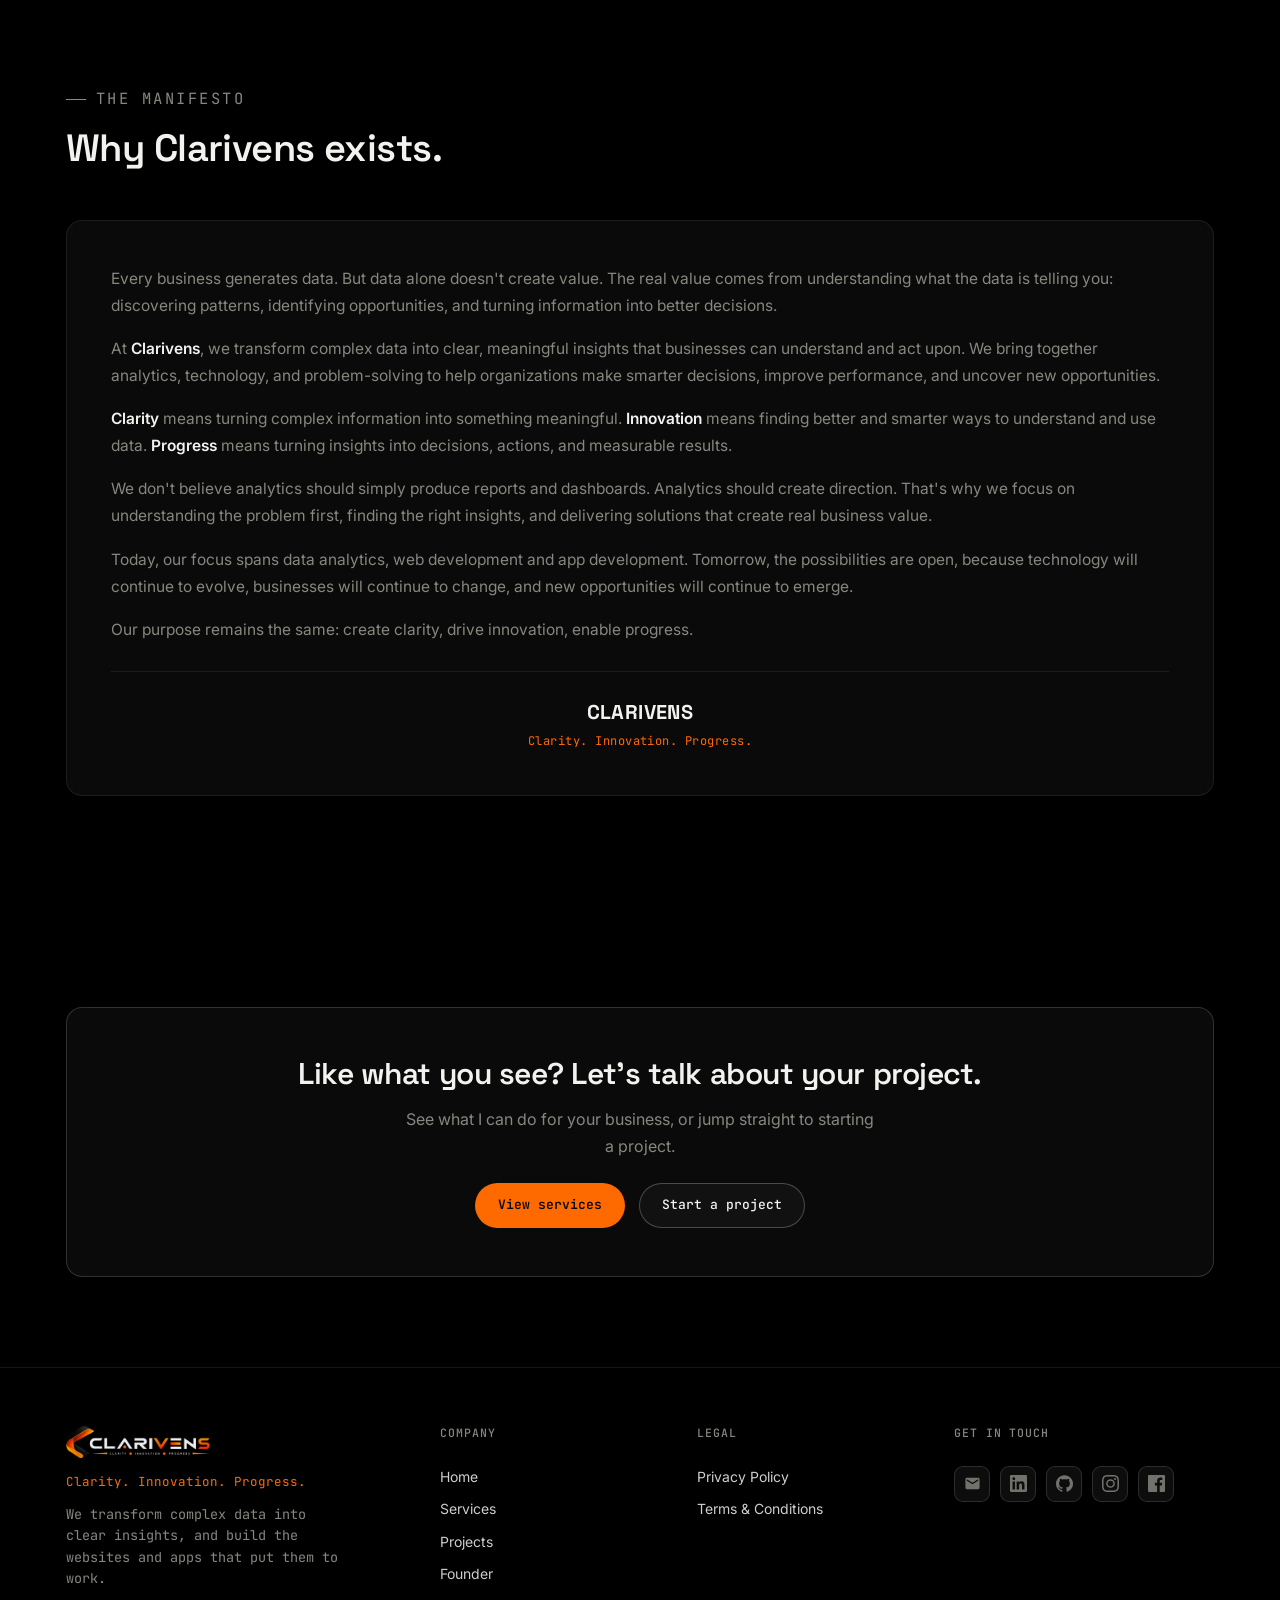
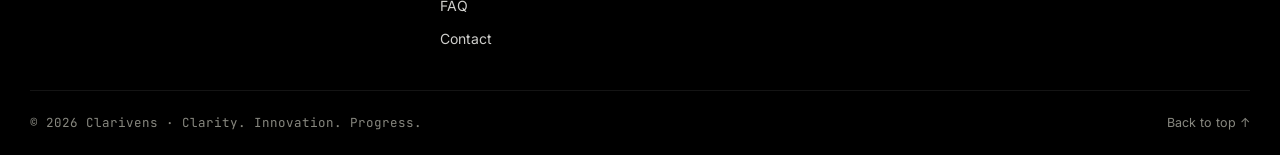
==== commit 8ecf4fc3: "style(ui): unify website spacing scale, card padding, and hero layout" ====
--- a/about.html
+++ b/about.html
@@ -78,7 +78,7 @@
       </div>
     </div>
   </section>  <!-- MANIFESTO -->
-  <section style="padding-top:0;">
+  <section class="section-flush-top">
     <div class="wrap">
       <div class="section-head reveal">
         <p class="eyebrow">The Manifesto</p>
--- a/style.css
+++ b/style.css
@@ -10,7 +10,27 @@
     --line:rgba(255,255,255,0.08);
     --line-strong:rgba(255,255,255,0.16);
     --radius:16px;
-    --maxw:1180px;
+    --radius-sm:10px;
+    --maxw:1220px;
+
+    /* Standard Fluid Spacing Scale */
+    --space-3xs:2px;
+    --space-2xs:4px;
+    --space-xs:8px;
+    --space-sm:12px;
+    --space-md:16px;
+    --space-lg:24px;
+    --space-xl:32px;
+    --space-2xl:48px;
+    --space-3xl:64px;
+    --space-4xl:96px;
+
+    /* Standard Component & Section Metrics */
+    --section-py:clamp(56px, 7vw, 92px);
+    --section-py-compact:clamp(36px, 4.5vw, 56px);
+    --container-px:clamp(18px, 4vw, 36px);
+    --card-p:clamp(22px, 3vw, 32px);
+    --card-gap:clamp(18px, 2.5vw, 24px);
   }
   *{box-sizing:border-box; margin:0; padding:0;}
   html{scroll-behavior:smooth;}
@@ -100,13 +120,13 @@
   @keyframes float2{0%,100%{transform:translate(0,0);} 50%{transform:translate(-70px,-50px);}}
   @keyframes float3{0%,100%{transform:translate(0,0) scale(1);} 50%{transform:translate(-40px,60px) scale(1.15);}}
   @media (prefers-reduced-motion: reduce){ .glow-orb{animation:none;} }
-  .wrap{max-width:var(--maxw); margin:0 auto; padding:0 32px; width:100%;}
-  h1,h2,h3{font-family:'Space Grotesk',sans-serif; font-weight:600; letter-spacing:-0.01em;}
+  .wrap{max-width:var(--maxw); margin:0 auto; padding:0 var(--container-px); width:100%;}
+  h1,h2,h3{font-family:'Space Grotesk',sans-serif; font-weight:600; letter-spacing:-0.015em;}
   a{color:inherit; text-decoration:none;}
   .mono{font-family:'JetBrains Mono',monospace;}
   .eyebrow{
-    font-family:'JetBrains Mono',monospace; font-size:12.5px; letter-spacing:0.16em; text-transform:uppercase;
-    color:var(--orange); display:flex; align-items:center; gap:10px;
+    font-family:'JetBrains Mono',monospace; font-size:12px; letter-spacing:0.16em; text-transform:uppercase;
+    color:var(--orange); display:flex; align-items:center; gap:10px; line-height:1;
   }
   .eyebrow::before{content:''; width:20px; height:1px; background:var(--orange);}
   /* eyebrow used inline inside cards — suppress the decorative dash line */
@@ -128,61 +148,61 @@
 
   header{
     position:fixed; top:0; left:0; right:0; z-index:200;
-    background:rgba(10,10,11,0.75); backdrop-filter:blur(12px);
+    background:rgba(10,10,11,0.8); backdrop-filter:blur(16px);
     border-bottom:1px solid var(--line);
   }
-  nav.wrap{display:flex; align-items:center; justify-content:space-between; height:76px;}
+  nav.wrap{display:flex; align-items:center; justify-content:space-between; height:72px;}
   .logo{
-    display:flex; align-items:center; height:40px;
+    display:flex; align-items:center; height:38px;
   }
   .logo img{
-    height:100%; width:auto; max-width:160px; object-fit:contain; display:block;
+    height:100%; width:auto; max-width:150px; object-fit:contain; display:block;
     filter:drop-shadow(0 0 10px rgba(255,106,0,0.35));
     animation:logoPulse 3s ease-in-out infinite;
   }
   @keyframes logoPulse{ 0%,100%{filter:drop-shadow(0 0 6px rgba(255,106,0,0.22));} 50%{filter:drop-shadow(0 0 16px rgba(255,106,0,0.5));} }
   @media (prefers-reduced-motion: reduce){ .logo img{animation:none;} }
-  .nav-links{display:flex; align-items:center; gap:34px;}
+  .nav-links{display:flex; align-items:center; gap:28px;}
   .nav-links a{font-size:14px; color:var(--muted); font-weight:500; transition:color .2s ease; position:relative;}
   .nav-links a:hover{color:var(--white);}
-  .nav-links a::after{content:''; position:absolute; left:0; bottom:-6px; height:1px; width:0; background:var(--orange); transition:width .25s ease;}
+  .nav-links a::after{content:''; position:absolute; left:0; bottom:-6px; height:1.5px; width:0; background:var(--orange); transition:width .25s ease;}
   .nav-links a:hover::after{width:100%;}
   .btn{
-    font-family:'JetBrains Mono',monospace; font-size:13px; font-weight:500; padding:10px 20px; border-radius:100px;
+    font-family:'JetBrains Mono',monospace; font-size:13px; font-weight:500; padding:11px 22px; border-radius:100px;
     cursor:pointer; transition:transform .2s ease, box-shadow .2s ease, background .2s ease;
-    display:inline-block; border:1px solid transparent;
-  }
-  .btn-solid{background:var(--orange); color:#0A0A0B;}
-  .btn-solid:hover{transform:translateY(-2px); box-shadow:0 10px 28px rgba(255,106,0,0.32);}
-  .btn-outline{border-color:rgba(255,255,255,0.32); color:var(--white); background:rgba(255,255,255,0.04);}
+    display:inline-flex; align-items:center; justify-content:center; gap:8px; border:1px solid transparent; min-height:42px;
+  }
+  .btn-solid{background:var(--orange); color:#0A0A0B; font-weight:600;}
+  .btn-solid:hover{transform:translateY(-2px); box-shadow:0 8px 24px rgba(255,106,0,0.35);}
+  .btn-outline{border-color:rgba(255,255,255,0.24); color:var(--white); background:rgba(255,255,255,0.03);}
   .btn-outline:hover{border-color:var(--orange); background:var(--orange-dim);}
   .nav-toggle{display:none; background:none; border:none; color:var(--white); font-size:22px; cursor:pointer;}
 
   /* HERO */
-  .hero-scroll-space{position:relative; height:200vh;}
-  .hero{position:sticky; top:0; min-height:100vh; height:100vh; display:flex; align-items:center; padding-top:76px; z-index:1; overflow:hidden;}
-  /* On shorter viewports, centered content can overflow the top edge and get clipped.
-     Switch to top-aligned with generous, fixed clearance so the headline is never hidden. */
+  .hero-scroll-space{position:relative; height:170vh;}
+  .hero{position:sticky; top:0; min-height:100vh; height:100vh; display:flex; align-items:center; padding-top:72px; z-index:1; overflow:hidden;}
   @media (max-height:880px){
-    .hero{align-items:flex-start; padding-top:130px;}
+    .hero{align-items:center; padding-top:72px;}
   }
   @media (max-height:760px){
-    .hero{padding-top:110px;}
-    .hero h1{font-size:clamp(30px,6vw,60px) !important; margin:14px 0 10px !important;}
-    .hero p.lead{font-size:15px; margin-bottom:20px !important;}
-    .hero-ctas{margin-bottom:28px !important;}
+    .hero{padding-top:72px;}
+    .hero h1{font-size:clamp(28px,5vw,52px) !important; margin:12px auto 10px !important;}
+    .hero p.lead{font-size:14.5px !important; margin-bottom:20px !important; line-height:1.58 !important;}
+    .hero-ctas{margin-bottom:24px !important;}
+    .stat-row{gap:clamp(20px, 3vw, 36px) !important;}
   }
   @media (max-height:640px){
-    .hero{padding-top:90px;}
-    .hero h1{font-size:clamp(26px,5.5vw,48px) !important;}
-    .stat-row{gap:24px !important;}
+    .hero{padding-top:68px;}
+    .hero h1{font-size:clamp(24px,4.5vw,40px) !important;}
+    .stat-row{gap:16px !important;}
   }
   #heroCanvas{position:absolute; inset:0; z-index:0;}
-  .hero-inner{position:relative; z-index:2; text-align:center; width:100%; will-change:opacity, transform;}
+  .hero-inner{position:relative; z-index:2; text-align:center; width:100%; will-change:opacity, transform; padding:24px 0;}
   .hero-inner .eyebrow{justify-content:center;}
   .hero h1{
-    font-size:clamp(40px,7vw,84px); line-height:1.02; margin:22px 0 18px;
-    will-change:transform, opacity; transform-origin:center center;
+    font-size:clamp(36px,6vw,74px); line-height:1.14; margin:18px auto 16px;
+    max-width:980px; will-change:transform, opacity; transform-origin:center center;
+    letter-spacing:-0.02em; text-wrap:balance;
   }
   .hero h1 span{
     background:linear-gradient(90deg, var(--orange), var(--orange-2), var(--orange));
@@ -199,29 +219,38 @@
   }
   @keyframes shimmer{ to{background-position:200% center;} }
   .hero p.lead{
-    font-size:17px; color:var(--muted); max-width:560px; margin:0 auto 36px;
-  }
-  .hero-ctas{display:flex; gap:14px; justify-content:center; margin-bottom:64px; flex-wrap:wrap;}
-  .stat-row{display:flex; gap:56px; justify-content:center; flex-wrap:wrap; min-width:0; max-width:100%;}
+    font-size:clamp(15px, 1.8vw, 17px); color:var(--muted); max-width:620px; margin:0 auto 30px; line-height:1.68;
+  }
+  .hero-ctas{display:flex; gap:14px; justify-content:center; margin-bottom:44px; flex-wrap:wrap;}
+  .stat-row{display:flex; gap:clamp(28px, 4.5vw, 56px); justify-content:center; flex-wrap:wrap; min-width:0; max-width:100%;}
+  .stat{display:flex; flex-direction:column; align-items:center;}
   .stat .num{
-    font-family:'JetBrains Mono',monospace; font-size:30px; font-weight:600; color:var(--white);
+    font-family:'JetBrains Mono',monospace; font-size:clamp(26px, 3.2vw, 34px); font-weight:600; color:var(--white); line-height:1.2;
   }
   .stat .num span{color:var(--orange);}
-  .stat .label{font-size:12px; color:var(--muted); margin-top:4px; letter-spacing:0.02em;}
+  .stat .label{font-size:12px; color:var(--muted); margin-top:5px; letter-spacing:0.02em;}
   .scroll-cue{
-    position:absolute; bottom:34px; left:50%; transform:translateX(-50%); z-index:2;
+    position:absolute; bottom:24px; left:50%; transform:translateX(-50%); z-index:2;
     font-family:'JetBrains Mono',monospace; font-size:11px; color:var(--muted);
     display:flex; flex-direction:column; align-items:center; gap:8px;
   }
-  .scroll-cue .line{width:1px; height:34px; background:linear-gradient(var(--orange), transparent); animation:scrollpulse 1.8s ease-in-out infinite;}
+  .scroll-cue .line{width:1px; height:30px; background:linear-gradient(var(--orange), transparent); animation:scrollpulse 1.8s ease-in-out infinite;}
   @keyframes scrollpulse{0%,100%{opacity:0.3;} 50%{opacity:1;}}
 
-  section{padding:120px 0; position:relative; z-index:1;}
-  .section-head{margin-bottom:52px; max-width:640px;}
-  .section-head h2{font-size:clamp(28px,3.4vw,40px); margin-top:16px;}
-  .section-head p{color:var(--muted); margin-top:14px; font-size:16px;}
-
-  .reveal{opacity:0; transform:translateY(26px); transition:opacity .7s ease, transform .7s ease;}
+  /* SECTIONS & SYSTEMIC SPACING */
+  section{padding:var(--section-py) 0; position:relative; z-index:1;}
+  section.section-compact{padding:var(--section-py-compact) 0;}
+  section.section-flush-top{padding-top:0 !important;}
+  section.section-flush-bottom{padding-bottom:0 !important;}
+
+  .section-head{margin-bottom:clamp(32px, 5vw, 48px); max-width:680px;}
+  .section-head.center{margin-left:auto; margin-right:auto; text-align:center;}
+  .section-head.center .eyebrow{justify-content:center;}
+  .section-head h2{font-size:clamp(26px,3.2vw,38px); margin-top:14px; line-height:1.2; letter-spacing:-0.015em; text-wrap:balance;}
+  .section-head p{color:var(--muted); margin-top:12px; font-size:15.5px; line-height:1.68;}
+  .section-actions{text-align:center; margin-top:clamp(28px, 4vw, 42px);}
+
+  .reveal{opacity:0; transform:translateY(24px); transition:opacity .65s cubic-bezier(0.16, 1, 0.3, 1), transform .65s cubic-bezier(0.16, 1, 0.3, 1);}
   .reveal.in{opacity:1; transform:translateY(0);}
 
   /* tilt card base */
@@ -264,11 +293,11 @@
 
   /* SERVICES */
   #services{border-top:1px solid var(--line);}
-  .services-grid{display:grid; grid-template-columns:repeat(2,1fr); gap:22px; min-width:0;}
+  .services-grid{display:grid; grid-template-columns:repeat(2,1fr); gap:var(--card-gap); min-width:0;}
   .services-grid > *{min-width:0;}
   .service-card{
-    background:var(--black-2); border:1px solid var(--line); border-radius:var(--radius); padding:30px;
-    position:relative; overflow:hidden;
+    background:var(--black-2); border:1px solid var(--line); border-radius:var(--radius); padding:var(--card-p);
+    display:flex; flex-direction:column; position:relative; overflow:hidden;
   }
   .service-card::before{
     content:''; position:absolute; inset:0; opacity:0; transition:opacity .3s ease;
@@ -281,28 +310,28 @@
     font-size:16px; font-weight:600; margin-bottom:18px; position:relative;
   }
   .service-card h3{font-size:19px; margin-bottom:10px; position:relative;}
-  .service-card p{font-size:14.5px; color:var(--muted); position:relative;}
+  .service-card p{font-size:14.5px; color:var(--muted); position:relative; line-height:1.65;}
 
   /* TRUST / SECURITY */
   #trust{border-top:1px solid var(--line);}
-  .trust-grid{display:grid; grid-template-columns:repeat(2,1fr); gap:20px; min-width:0;}
+  .trust-grid{display:grid; grid-template-columns:repeat(2,1fr); gap:var(--card-gap); min-width:0;}
   .trust-grid > *{min-width:0;}
   .trust-card{
-    display:flex; gap:16px; background:var(--black-2); border:1px solid var(--line); border-radius:var(--radius); padding:24px;
+    display:flex; gap:16px; background:var(--black-2); border:1px solid var(--line); border-radius:var(--radius); padding:var(--card-p);
   }
   .trust-card .check{
     width:30px; height:30px; border-radius:50%; background:var(--orange); color:#0A0A0B; flex-shrink:0;
     display:flex; align-items:center; justify-content:center; font-size:15px; font-weight:700;
   }
   .trust-card h3{font-size:16px; margin-bottom:6px;}
-  .trust-card p{font-size:14px; color:var(--muted);}
+  .trust-card p{font-size:14px; color:var(--muted); line-height:1.6;}
 
   /* SKILLS */
   #skills{border-top:1px solid var(--line);}
-  .skills-grid{display:grid; grid-template-columns:repeat(3,1fr); gap:20px; min-width:0;}
+  .skills-grid{display:grid; grid-template-columns:repeat(3,1fr); gap:var(--card-gap); min-width:0;}
   .skills-grid > *{min-width:0;}
   .skill-card{
-    background:var(--black-2); border:1px solid var(--line); border-radius:var(--radius); padding:24px;
+    background:var(--black-2); border:1px solid var(--line); border-radius:var(--radius); padding:var(--card-p);
     position:relative; overflow:hidden;
   }
   .skill-card::before{
@@ -322,9 +351,9 @@
   .exp-company{margin-bottom:28px;}
   .exp-company h3{font-size:20px;}
   .exp-company .exp-company-meta{font-family:'JetBrains Mono',monospace; font-size:12.5px; color:var(--orange); margin-top:6px;}
-  .exp-card + .exp-card{margin-top:20px;}
+  .exp-card + .exp-card{margin-top:var(--card-gap);}
   .exp-card{
-    background:var(--black-2); border:1px solid var(--line); border-radius:var(--radius); padding:34px;
+    background:var(--black-2); border:1px solid var(--line); border-radius:var(--radius); padding:clamp(22px, 3.5vw, 34px);
     position:relative; overflow:hidden;
   }
   .exp-card::before{
@@ -336,17 +365,17 @@
   .exp-head h3{font-size:21px;}
   .exp-head .org{color:var(--orange); font-size:14px; margin-top:4px; font-weight:500;}
   .exp-head .period{font-family:'JetBrains Mono',monospace; font-size:12.5px; color:var(--muted); border:1px solid var(--line-strong); padding:6px 14px; border-radius:100px;}
-  .exp-card ul{position:relative; padding-left:20px; color:var(--muted); font-size:14.5px;}
+  .exp-card ul{position:relative; padding-left:20px; color:var(--muted); font-size:14.5px; line-height:1.65;}
   .exp-card ul li{margin-bottom:10px;}
   .exp-card ul li::marker{color:var(--orange);}
 
   /* PROJECTS */
   #work{border-top:1px solid var(--line);}
-  .project-grid{display:grid; grid-template-columns:repeat(3,1fr); gap:22px; min-width:0;}
+  .project-grid{display:grid; grid-template-columns:repeat(3,1fr); gap:var(--card-gap); min-width:0;}
   .project-grid > *{min-width:0;}
   .project-card{
     background:var(--black-2); border:1px solid var(--line); border-radius:var(--radius);
-    padding:26px; display:flex; flex-direction:column; position:relative; overflow:hidden;
+    padding:var(--card-p); display:flex; flex-direction:column; position:relative; overflow:hidden;
   }
   .project-card::before{
     content:''; position:absolute; inset:0; opacity:0; transition:opacity .3s ease;
@@ -360,7 +389,7 @@
     padding:3px 10px; border-radius:100px; display:inline-block; margin-bottom:10px; position:relative;
   }
   .project-card h3{font-size:18px; margin-bottom:10px; position:relative;}
-  .project-card p{font-size:13.5px; color:var(--muted); margin-bottom:16px; position:relative; flex:1;}
+  .project-card p{font-size:13.5px; color:var(--muted); margin-bottom:16px; position:relative; flex:1; line-height:1.6;}
   /* when action buttons follow the tag row, collapse tag row bottom gap */
   .project-card .project-tags:has(+ .project-card-actions){margin-bottom:0;}
   .project-tags{display:flex; flex-wrap:wrap; gap:7px; position:relative;}
@@ -374,7 +403,7 @@
     border-radius:100px; padding:12px 20px; font-size:13.5px;
   }
   .cert-chip .dot{width:6px; height:6px; border-radius:50%; background:var(--orange); flex-shrink:0;}
-  .edu-block{margin-top:56px; display:flex; justify-content:space-between; align-items:flex-end; flex-wrap:wrap; gap:20px; border-top:1px solid var(--line); padding-top:36px;}
+  .edu-block{margin-top:clamp(36px, 6vw, 56px); display:flex; justify-content:space-between; align-items:flex-end; flex-wrap:wrap; gap:20px; border-top:1px solid var(--line); padding-top:28px;}
   .edu-block h3{font-size:19px;}
   .edu-block .org{color:var(--muted); font-size:14px; margin-top:6px;}
   .edu-block .period{font-family:'JetBrains Mono',monospace; font-size:12.5px; color:var(--orange);}
@@ -382,8 +411,7 @@
   /* CONTACT */
   #contact{border-top:1px solid var(--line);}
 
-
-  form{background:var(--black-2); border:1px solid var(--line); border-radius:var(--radius); padding:32px;}
+  form{background:var(--black-2); border:1px solid var(--line); border-radius:var(--radius); padding:clamp(24px, 4vw, 36px);}
   .field{margin-bottom:20px;}
   .field label{display:block; font-family:'JetBrains Mono',monospace; font-size:11.5px; letter-spacing:0.06em; text-transform:uppercase; color:var(--muted); margin-bottom:8px;}
   .field label .optional-tag{text-transform:none; letter-spacing:0; color:var(--muted); opacity:0.65; font-weight:400;}
@@ -446,10 +474,10 @@
   }
 
 /* PAGE HERO (About / Services simple headers) */
-.page-hero{padding:180px 0 90px; text-align:center; position:relative; z-index:1;}
+.page-hero{padding:clamp(120px, 14vw, 150px) 0 clamp(36px, 5vw, 60px); text-align:center; position:relative; z-index:1;}
 .page-hero .eyebrow{justify-content:center;}
-.page-hero h1{font-size:clamp(34px,5.5vw,58px); margin:18px auto 16px; max-width:780px; line-height:1.08;}
-.page-hero p.lead{font-size:16.5px; color:var(--muted); max-width:560px; margin:0 auto;}
+.page-hero h1{font-size:clamp(30px,4.6vw,50px); margin:16px auto 14px; max-width:820px; line-height:1.14; letter-spacing:-0.02em; text-wrap:balance;}
+.page-hero p.lead{font-size:16px; color:var(--muted); max-width:580px; margin:0 auto; line-height:1.65;}
 
 /* Avatar caption on About page */
 .avatar-caption{text-align:center; margin-top:16px; font-family:'Space Grotesk',sans-serif; font-weight:600; font-size:19px; color:var(--white); letter-spacing:-0.01em;}
@@ -458,7 +486,7 @@
 /* SERVICES DETAIL PAGE */
 .service-detail{
   background:var(--black-2); border:1px solid var(--line); border-radius:var(--radius);
-  padding:36px; margin-bottom:22px; position:relative; overflow:hidden;
+  padding:var(--card-p); margin-bottom:var(--card-gap); position:relative; overflow:hidden;
 }
 .service-detail::before{
   content:''; position:absolute; inset:0; opacity:0; transition:opacity .3s ease;
@@ -467,26 +495,26 @@
 .service-detail:hover::before{opacity:1;}
 .service-detail-head{display:flex; align-items:center; gap:16px; margin-bottom:16px; position:relative; flex-wrap:wrap;}
 .service-detail-head h2{font-size:24px;}
-.service-detail p.desc{color:var(--muted); font-size:15px; margin-bottom:20px; position:relative; max-width:640px;}
+.service-detail p.desc{color:var(--muted); font-size:15px; margin-bottom:20px; position:relative; max-width:640px; line-height:1.65;}
 .service-detail .includes-label{font-family:'JetBrains Mono',monospace; font-size:11.5px; letter-spacing:0.06em; text-transform:uppercase; color:var(--orange); margin-bottom:10px; position:relative;}
-.service-detail .includes{margin:0 0 20px 20px; color:var(--muted); font-size:14.5px; position:relative;}
+.service-detail .includes{margin:0 0 20px 20px; color:var(--muted); font-size:14.5px; position:relative; line-height:1.65;}
 .service-detail .includes li{margin-bottom:8px;}
 .service-detail .includes li::marker{color:var(--orange);}
-.service-detail .ideal-for{font-size:13.5px; color:var(--muted); margin-bottom:22px; position:relative;}
+.service-detail .ideal-for{font-size:13.5px; color:var(--muted); margin-bottom:22px; position:relative; line-height:1.6;}
 .service-detail .ideal-for b{color:var(--white); font-weight:600;}
 .service-detail .btn{position:relative;}
 
 .cta-banner{
   background:var(--black-2); border:1px solid var(--line-strong); border-radius:var(--radius);
-  padding:44px; text-align:center; margin-top:20px;
-}
-.cta-banner h2{font-size:clamp(22px,2.6vw,30px); margin-bottom:14px;}
-.cta-banner p{color:var(--muted); margin-bottom:24px; max-width:480px; margin-left:auto; margin-right:auto;}
+  padding:clamp(32px, 5vw, 48px); text-align:center; margin-top:clamp(20px, 3.5vw, 32px);
+}
+.cta-banner h2{font-size:clamp(22px,2.6vw,30px); margin-bottom:14px; line-height:1.2;}
+.cta-banner p{color:var(--muted); margin-bottom:24px; max-width:480px; margin-left:auto; margin-right:auto; line-height:1.65;}
 
 @media (max-width:560px){
-  .page-hero{padding:150px 0 70px;}
-  .service-detail{padding:26px;}
-  .cta-banner{padding:30px 22px;}
+  .page-hero{padding:110px 0 40px;}
+  .service-detail{padding:20px;}
+  .cta-banner{padding:28px 18px;}
 }
 
 /* ============ FOOTER (rich multi-column) ============ */
@@ -612,7 +640,7 @@
 /* ============ MANIFESTO (About / Founder page) ============ */
 .manifesto{
   background:var(--black-2); border:1px solid var(--line); border-radius:var(--radius);
-  padding:44px; margin-top:8px;
+  padding:clamp(24px, 4vw, 44px); margin-top:8px;
 }
 .manifesto p{color:var(--muted); font-size:15.5px; line-height:1.75; margin-bottom:16px;}
 .manifesto p strong{color:var(--white); font-weight:600;}
@@ -627,7 +655,7 @@
   font-family:'JetBrains Mono',monospace; font-size:12px; color:var(--orange); margin-top:4px; letter-spacing:0.04em;
 }
 @media (max-width:560px){
-  .manifesto{padding:26px;}
+  .manifesto{padding:20px;}
 }
 
 /* ============ LEGAL PAGES (Privacy / Terms) ============ */
@@ -939,17 +967,17 @@
 .footer-social-row a svg{flex-shrink:0; display:block;}
 
 /* ============ SERVICES HUB: CATEGORY CARDS ============ */
-.category-grid{display:grid; grid-template-columns:repeat(2,1fr); gap:22px; min-width:0;}
+.category-grid{display:grid; grid-template-columns:repeat(2,1fr); gap:var(--card-gap); min-width:0;}
 @media (min-width:700px) and (max-width:1099px){
-  .category-grid{grid-template-columns:repeat(2,1fr); gap:20px;}
+  .category-grid{grid-template-columns:repeat(2,1fr); gap:var(--card-gap);}
 }
 @media (min-width:1100px){
-  .category-grid{grid-template-columns:repeat(4,1fr); gap:20px;}
+  .category-grid{grid-template-columns:repeat(4,1fr); gap:var(--card-gap);}
 }
 .category-grid > *{min-width:0;}
 .category-card{
   display:flex; flex-direction:column; background:var(--black-2); border:1px solid var(--line); border-radius:var(--radius);
-  padding:32px; position:relative; overflow:hidden; text-decoration:none; color:inherit;
+  padding:var(--card-p); position:relative; overflow:hidden; text-decoration:none; color:inherit;
   transition:border-color .25s ease;
 }
 .category-card::before{
@@ -990,7 +1018,7 @@
 }
 .featured-project-images{display:grid; grid-template-columns:1fr; gap:1px; background:var(--line);}
 .featured-project-images img{width:100%; display:block;}
-.featured-project-body{padding:36px;}
+.featured-project-body{padding:clamp(22px, 3.5vw, 36px);}
 .featured-project-label{
   font-family:'JetBrains Mono',monospace; font-size:11.5px; letter-spacing:0.08em; text-transform:uppercase;
   color:var(--orange); margin-bottom:12px;
@@ -1015,7 +1043,7 @@
   .featured-project-images img + img{display:none;}
 }
 @media (max-width:560px){
-  .featured-project-body{padding:24px;}
+  .featured-project-body{padding:20px;}
 }
 .featured-project-metrics{
   display:grid; grid-template-columns:repeat(auto-fit, minmax(130px, 1fr)); gap:12px; margin-bottom:24px;
@@ -1030,7 +1058,7 @@
   font-family:'JetBrains Mono',monospace; font-size:11px; color:var(--muted); text-transform:uppercase; letter-spacing:0.04em; margin-top:2px;
 }
 .project-card-actions{
-  display:flex; gap:8px; margin-top:14px;
+  display:flex; gap:8px; margin-top:auto; padding-top:14px;
   flex-wrap:wrap; /* let buttons wrap on narrow cards */
 }
 .project-card-actions a{
@@ -1092,4 +1120,37 @@
 .project-item-card:last-child{margin-bottom:0;}
 .project-item-card.is-hidden{
   display:none;
-}+}
+
+/* ============ CLIENT WORKSPACE / PORTAL ============ */
+.workspace-container{padding:var(--section-py-compact) 0; min-height:55vh;}
+.workspace-panel, .panel{
+  background:var(--black-2); border:1px solid var(--line); border-radius:var(--radius);
+  padding:var(--card-p); margin-bottom:var(--card-gap); position:relative; overflow:hidden;
+}
+.workspace-panel::before, .panel::before{
+  content:''; position:absolute; inset:0; opacity:0; transition:opacity .3s ease; pointer-events:none;
+  background:radial-gradient(320px circle at var(--mx,50%) var(--my,50%), rgba(255,106,0,0.12), transparent 60%);
+}
+.workspace-panel:hover::before, .panel:hover::before{opacity:1;}
+.workspace-panel h3, .panel h3{font-size:20px; margin-top:0; color:var(--white); margin-bottom:10px;}
+.workspace-result-box, .result-box{
+  background:var(--black-3); padding:16px 18px; border-radius:8px;
+  font-family:'JetBrains Mono',monospace; font-size:13.5px; line-height:1.6;
+  white-space:pre-wrap; margin-top:14px; border:1px solid var(--line-strong); color:#d4d4d8;
+}
+.workspace-file-input, input[type="file"]{
+  background:var(--black-3); color:var(--white); padding:12px 14px; border-radius:8px;
+  border:1px dashed var(--line-strong); width:100%; margin-bottom:16px;
+  font-family:'Inter',sans-serif; font-size:14px; cursor:pointer;
+  transition:border-color .2s ease;
+}
+.workspace-file-input:hover, input[type="file"]:hover{border-color:var(--orange);}
+.status-badge{
+  display:inline-flex; align-items:center; padding:5px 13px; border-radius:100px;
+  font-family:'JetBrains Mono',monospace; font-size:11.5px; font-weight:600;
+  text-transform:uppercase; letter-spacing:0.06em; border:1px solid transparent;
+}
+.status-processing{background:rgba(255,193,7,0.12); color:#ffc107; border-color:rgba(255,193,7,0.3);}
+.status-completed{background:rgba(40,167,69,0.12); color:#4ade80; border-color:rgba(40,167,69,0.3);}
+.status-pending{background:rgba(255,106,0,0.12); color:var(--orange); border-color:rgba(255,106,0,0.3);}
